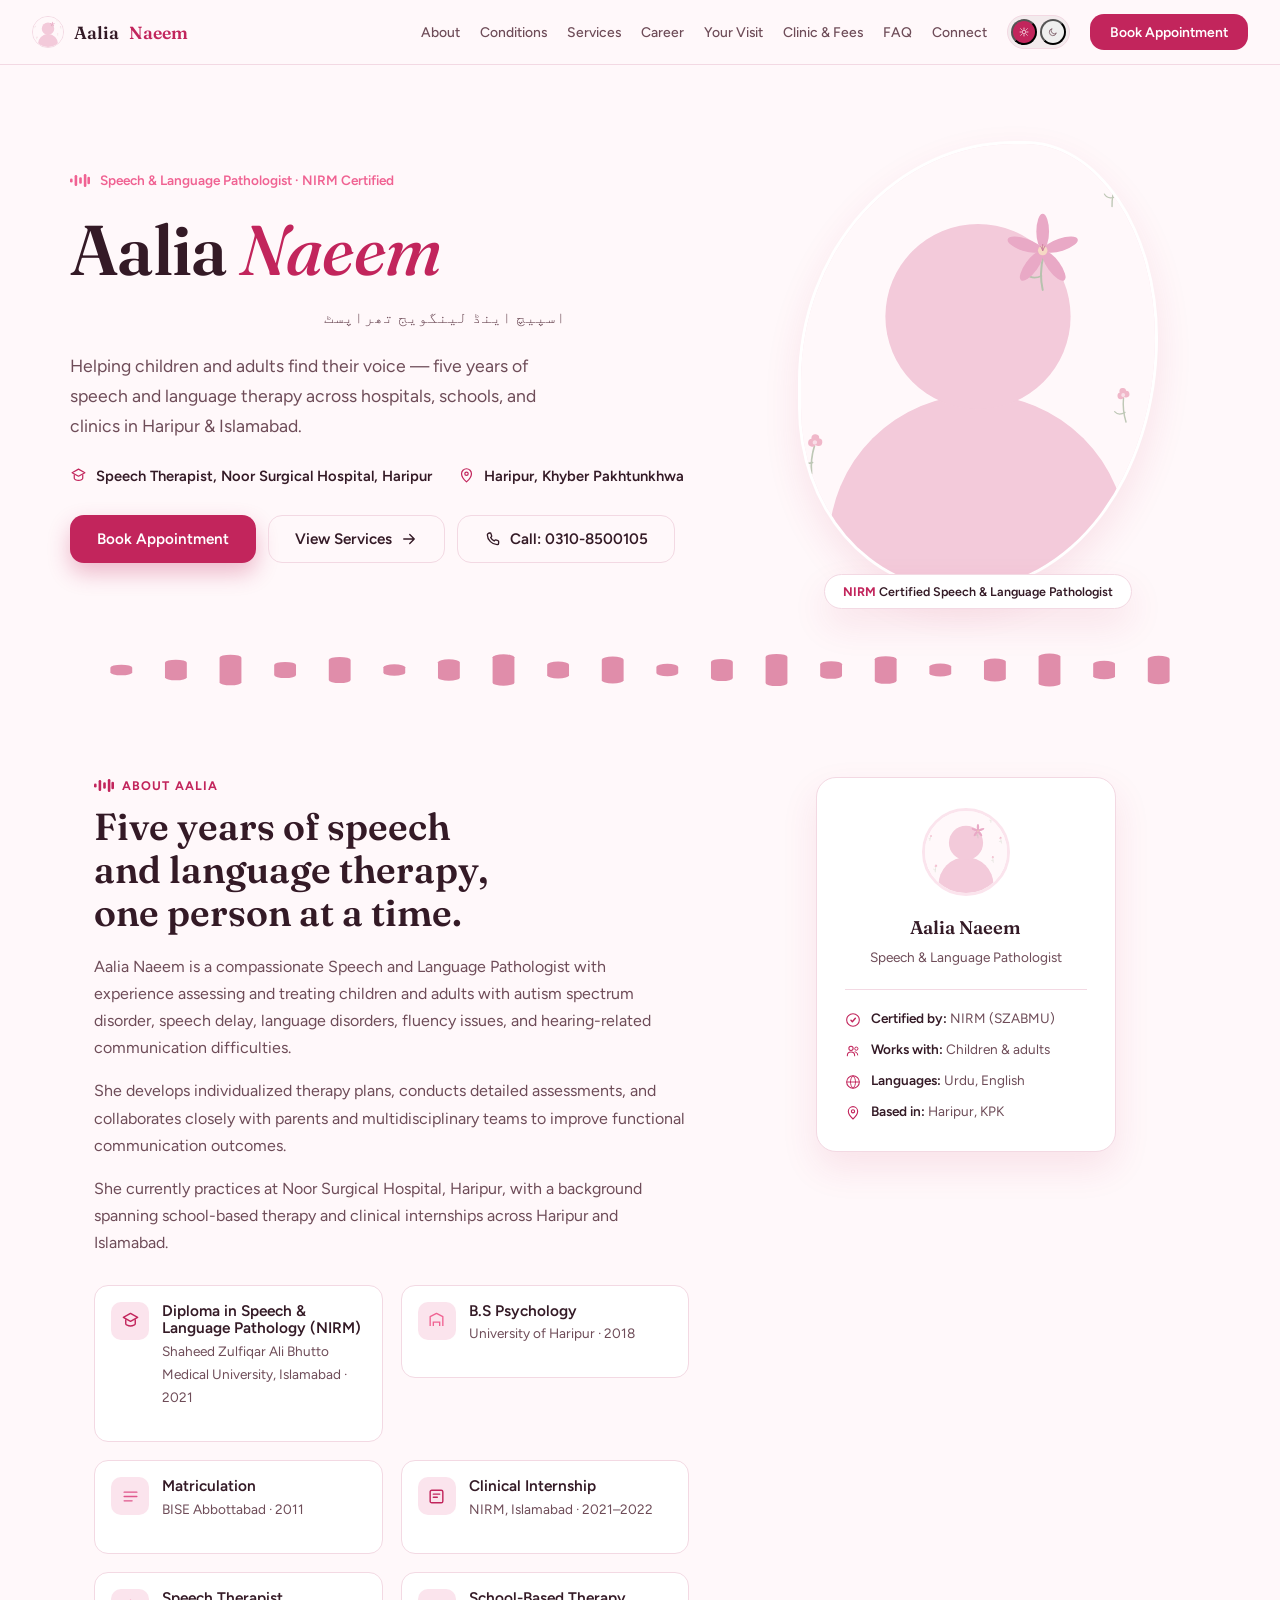
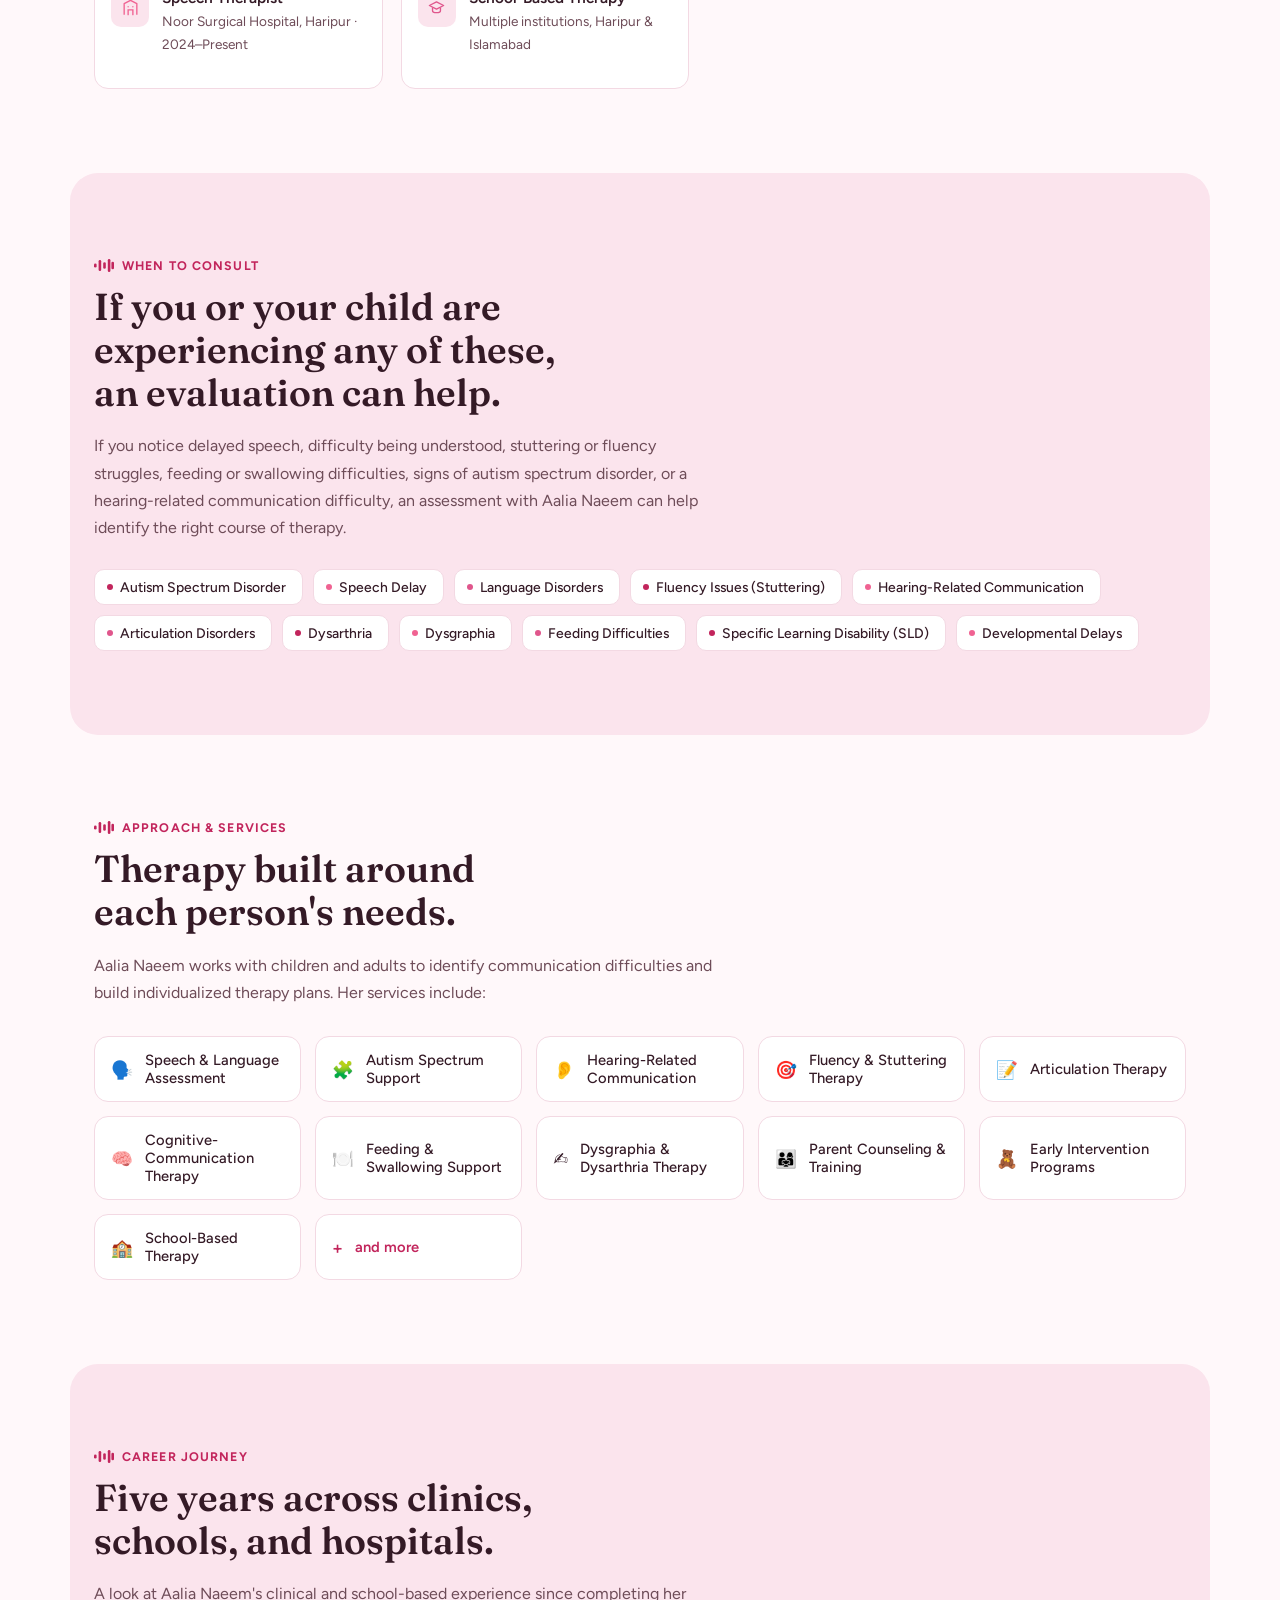
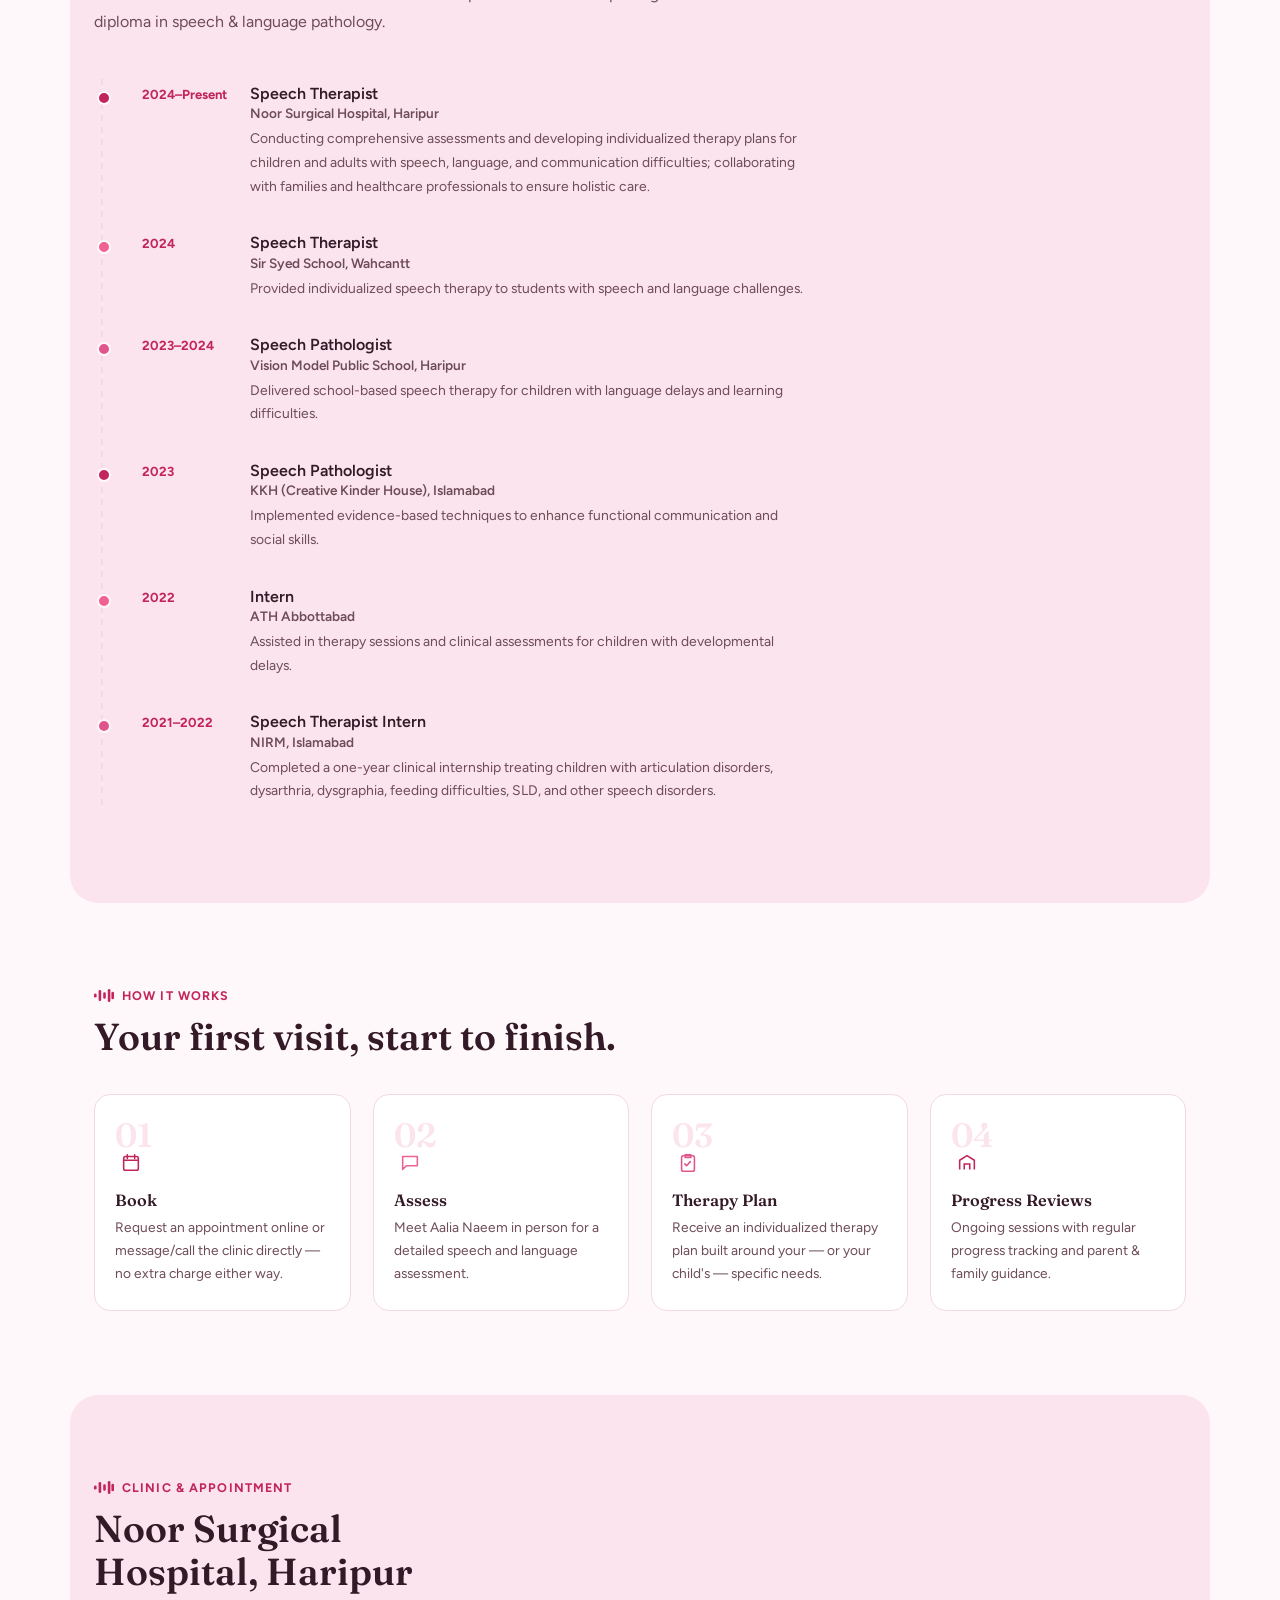
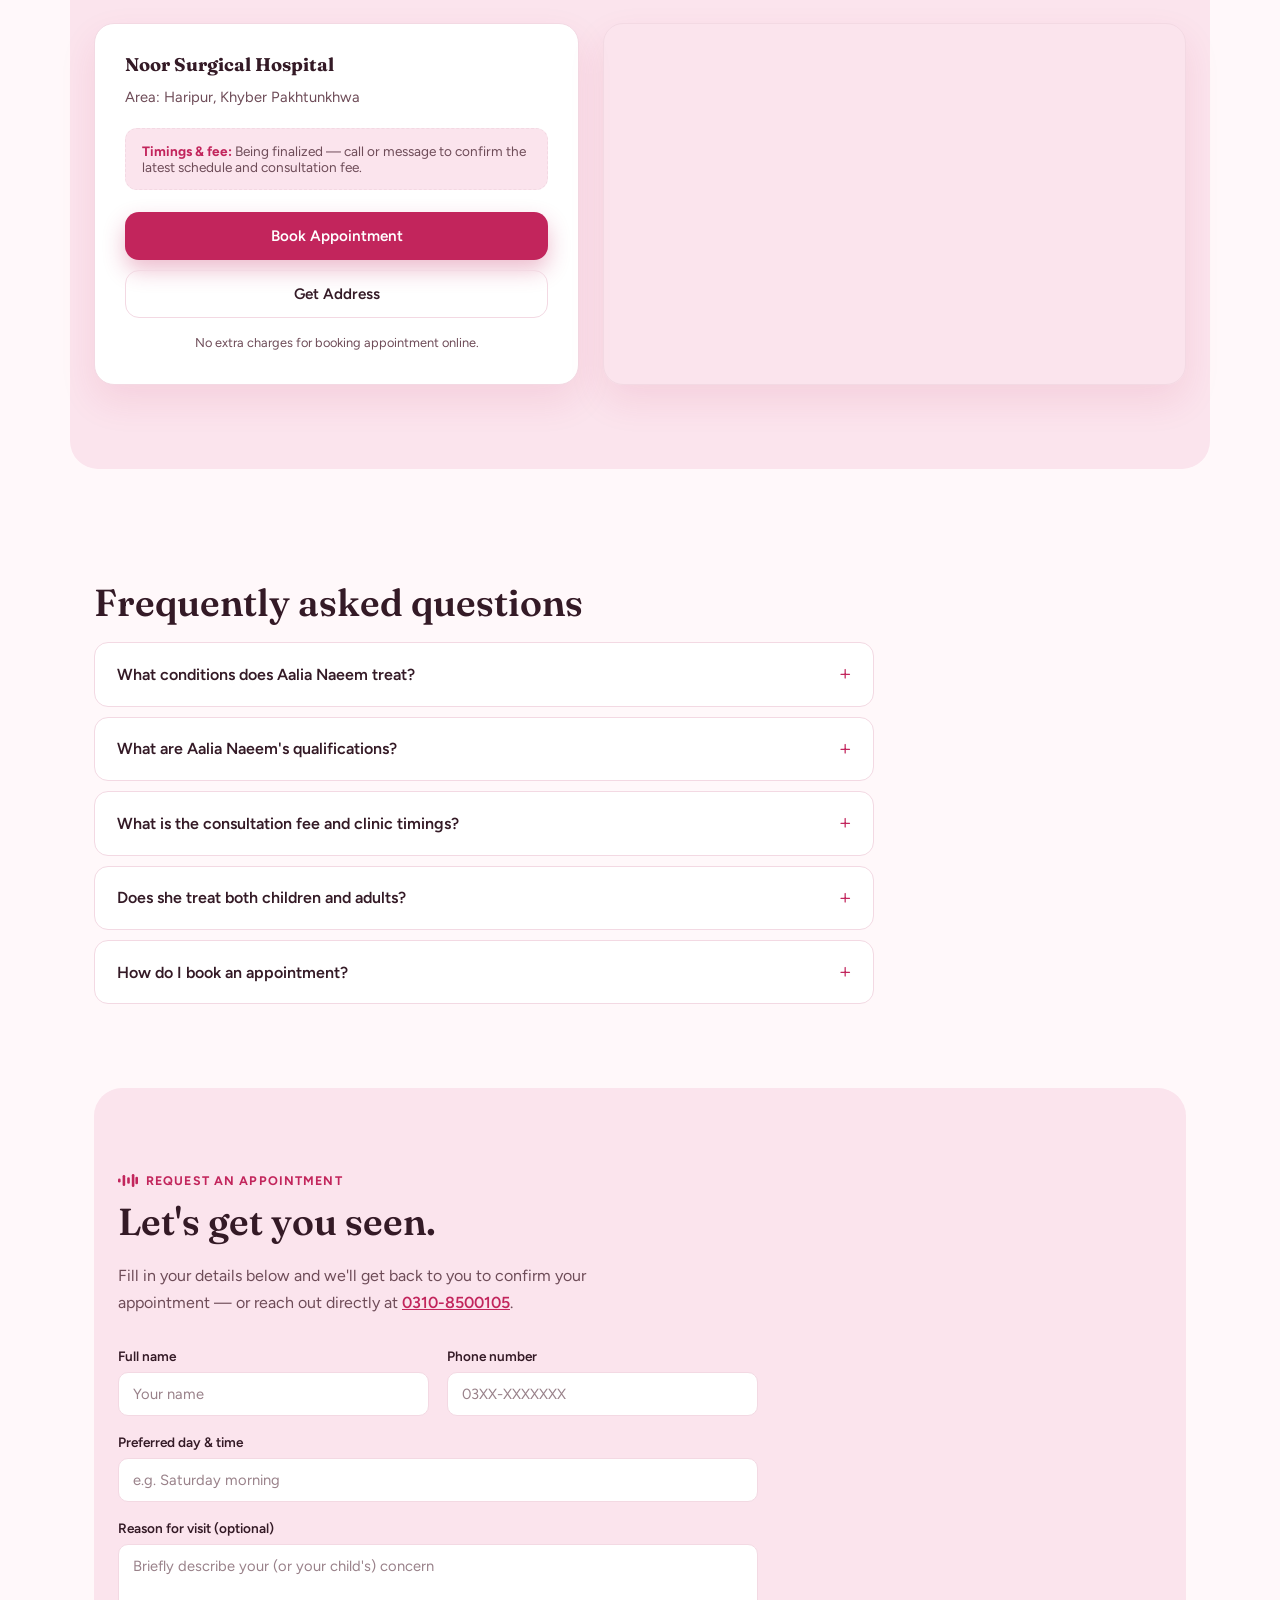
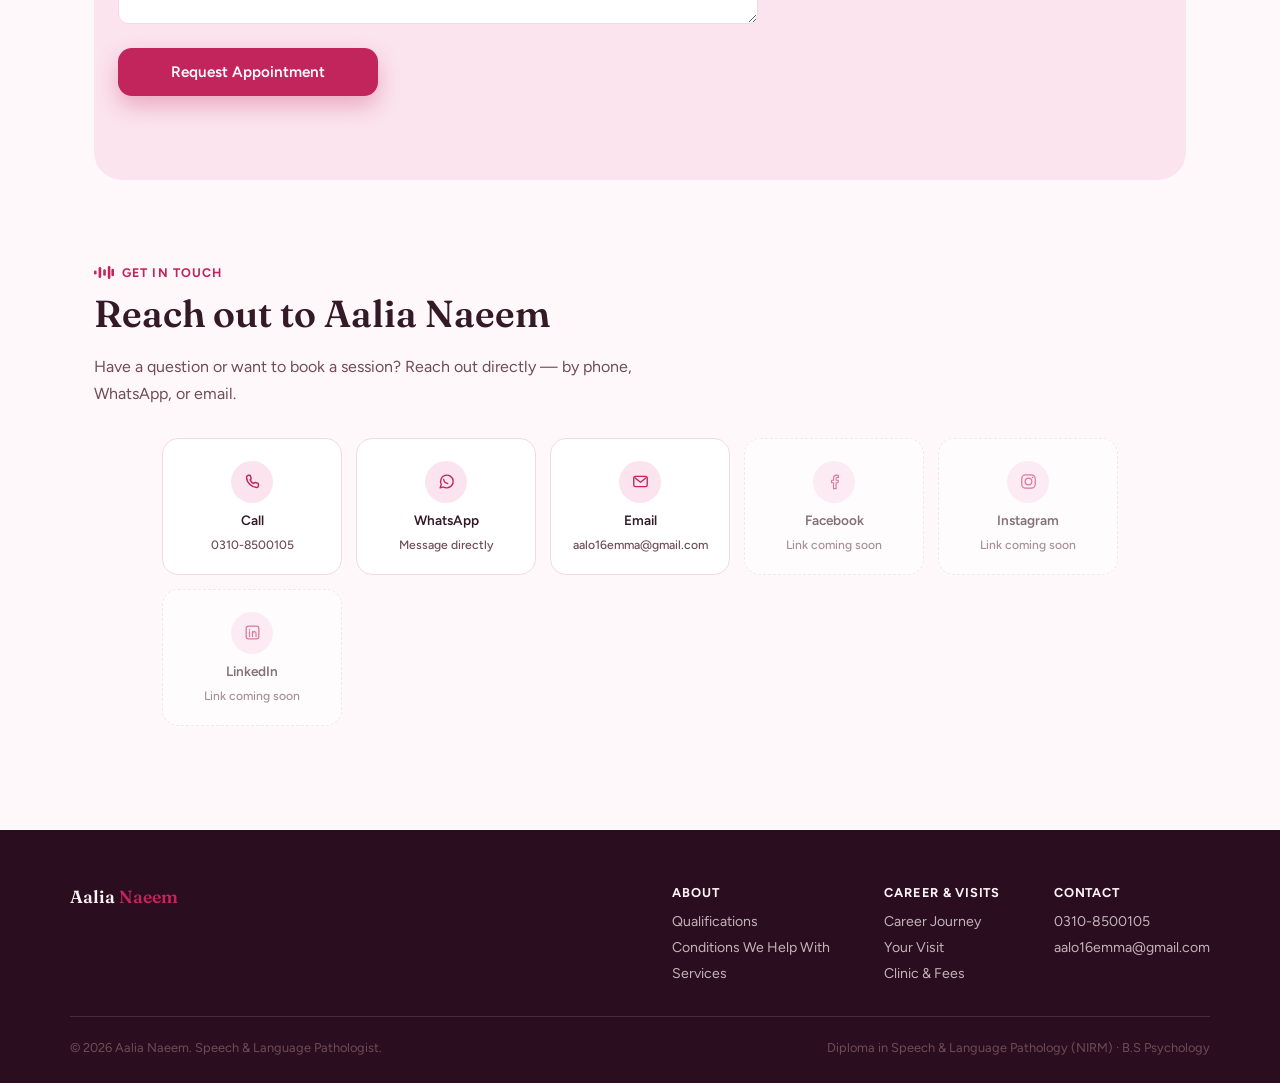
==== index.html @ 6a1158b7 "Recolor to pink, matching the first sample's palette Same structure/type/layout as before — swaps th" ====
<!DOCTYPE html>
<html lang="en">
<head>
<meta charset="UTF-8">
<meta name="viewport" content="width=device-width, initial-scale=1.0">
<title>Aalia Naeem — Speech &amp; Language Pathologist</title>
<meta name="description" content="Aalia Naeem, Speech and Language Pathologist based in Haripur. Diploma in Speech &amp; Language Pathology (NIRM), B.S Psychology. Specializing in autism spectrum disorder, speech delay, language disorders, and fluency therapy for children and adults. Consultations at Noor Surgical Hospital, Haripur.">
<link rel="icon" href="data:image/svg+xml,%3Csvg xmlns='http://www.w3.org/2000/svg' viewBox='0 0 100 100'%3E%3Crect width='100' height='100' rx='24' fill='%23C2255C'/%3E%3Ctext x='50' y='69' font-family='Georgia, serif' font-size='52' font-weight='700' fill='%23FFFFFF' text-anchor='middle'%3EA%3C/text%3E%3C/svg%3E">
<link rel="preconnect" href="https://fonts.googleapis.com">
<link rel="preconnect" href="https://fonts.gstatic.com" crossorigin>
<link href="https://fonts.googleapis.com/css2?family=Fraunces:wght@500;600;700&family=Figtree:wght@400;500;600;700&display=swap" rel="stylesheet">
<link rel="stylesheet" href="css/style.css?v=2">
<script>
  (function () {
    try {
      var stored = localStorage.getItem('theme');
      var theme = stored || (window.matchMedia('(prefers-color-scheme: dark)').matches ? 'dark' : 'light');
      document.documentElement.setAttribute('data-theme', theme);
    } catch (e) {}
  })();
</script>
</head>
<body>

<a class="skip-link" href="#main">Skip to content</a>

<nav id="nav" class="nav">
  <a href="#hero" class="nav__mark">
    <span class="nav__logo" aria-hidden="true">
      <img src="images/placeholder-avatar.svg" alt="" width="32" height="32">
    </span>
    Aalia <span>Naeem</span>
  </a>
  <button id="navToggle" type="button" class="nav__toggle" aria-label="Toggle menu" aria-controls="navLinks" aria-expanded="false">
    <span></span><span></span><span></span>
  </button>
  <div id="navLinks" class="nav__links">
    <a href="#about">About</a>
    <a href="#conditions">Conditions</a>
    <a href="#services">Services</a>
    <a href="#career">Career</a>
    <a href="#journey">Your Visit</a>
    <a href="#clinic">Clinic &amp; Fees</a>
    <a href="#faq">FAQ</a>
    <a href="#connect">Connect</a>
    <div id="themeToggle" class="theme-toggle" role="group" aria-label="Colour theme">
      <button type="button" class="theme-toggle__opt" data-theme-choice="light" aria-pressed="false" aria-label="Light theme">
        <svg viewBox="0 0 24 24" fill="none"><circle cx="12" cy="12" r="4.5" stroke="currentColor" stroke-width="1.8"/><path d="M12 2.5v2.5M12 19v2.5M4.2 4.2l1.8 1.8M18 18l1.8 1.8M2.5 12H5M19 12h2.5M4.2 19.8L6 18M18 6l1.8-1.8" stroke="currentColor" stroke-width="1.8" stroke-linecap="round"/></svg>
      </button>
      <button type="button" class="theme-toggle__opt" data-theme-choice="dark" aria-pressed="false" aria-label="Dark theme">
        <svg viewBox="0 0 24 24" fill="none"><path d="M20 14.2A8.5 8.5 0 1 1 9.8 4a6.6 6.6 0 0 0 10.2 10.2z" stroke="currentColor" stroke-width="1.8" stroke-linejoin="round"/></svg>
      </button>
    </div>
    <a href="#book" class="nav__cta">Book Appointment</a>
  </div>
</nav>

<main id="main">

  <!-- HERO -->
  <section id="hero" class="hero">
    <div class="hero__grid">
      <div class="hero__content">
        <p class="hero__eyebrow-line" data-reveal>
          <svg viewBox="0 0 20 13" fill="currentColor"><rect x="0" y="4.5" width="2.6" height="4" rx="1.3"/><rect x="4.6" y="1" width="2.6" height="11" rx="1.3"/><rect x="9.2" y="3.2" width="2.6" height="6.6" rx="1.3"/><rect x="13.8" y="0" width="2.6" height="13" rx="1.3"/><rect x="17.4" y="2.8" width="2.6" height="7.4" rx="1.3"/></svg>
          Speech &amp; Language Pathologist &middot; NIRM Certified
        </p>

        <h1 class="hero__title" data-reveal>Aalia <em>Naeem</em></h1>
        <p class="hero__specialty-ur" dir="rtl" lang="ur" data-reveal>اسپیچ اینڈ لینگویج تھراپسٹ</p>

        <p class="hero__lede" data-reveal>Helping children and adults find their voice &mdash; five years of speech and language therapy across hospitals, schools, and clinics in Haripur &amp; Islamabad.</p>

        <div class="hero__details" data-reveal>
          <div class="hero__detail">
            <svg viewBox="0 0 24 24" fill="none" aria-hidden="true"><path d="M12 3l9 5-9 5-9-5 9-5z" stroke="currentColor" stroke-width="1.7" stroke-linejoin="round"/><path d="M6 10.5V16c0 1.3 2.7 3 6 3s6-1.7 6-3v-5.5" stroke="currentColor" stroke-width="1.7"/></svg>
            Speech Therapist, Noor Surgical Hospital, Haripur
          </div>
          <div class="hero__detail">
            <svg viewBox="0 0 24 24" fill="none" aria-hidden="true"><path d="M12 21s7-6.2 7-11.5A7 7 0 005 9.5C5 14.8 12 21 12 21z" stroke="currentColor" stroke-width="1.7" stroke-linejoin="round"/><circle cx="12" cy="9.5" r="2.4" stroke="currentColor" stroke-width="1.7"/></svg>
            Haripur, Khyber Pakhtunkhwa
          </div>
        </div>

        <div class="hero__actions" data-reveal>
          <a href="#book" class="btn btn--primary">Book Appointment</a>
          <a href="#services" class="btn btn--ghost">
            View Services
            <svg viewBox="0 0 24 24" fill="none"><path d="M5 12h14M13 6l6 6-6 6" stroke="currentColor" stroke-width="1.8" stroke-linecap="round" stroke-linejoin="round"/></svg>
          </a>
          <a href="tel:+923108500105" class="btn btn--ghost">
            <svg viewBox="0 0 24 24" fill="none"><path d="M6.5 4.5c-1 0-2 1-2 2 0 6.6 6.4 13 13 13 1 0 2-1 2-2v-2.2c0-.5-.3-.9-.8-1l-3-1c-.4-.1-.9 0-1.2.3l-1 1c-2-1-3.6-2.6-4.6-4.6l1-1c.3-.3.4-.8.3-1.2l-1-3c-.1-.5-.5-.8-1-.8H6.5z" stroke="currentColor" stroke-width="1.8" stroke-linejoin="round"/></svg>
            Call: 0310-8500105
          </a>
        </div>
      </div>

      <div class="hero__visual" aria-hidden="true">
        <div class="hero__portrait">
          <img src="images/placeholder-avatar.svg" alt="" width="680" height="850">
        </div>
        <div class="hero__ribbon"><strong>NIRM</strong> Certified Speech &amp; Language Pathologist</div>
      </div>
    </div>

    <div class="hero__wave-wrap" aria-hidden="true">
      <svg class="hero__wave" viewBox="0 0 400 60" preserveAspectRatio="none">
        <rect x="6" y="23" width="8" height="14" rx="4" fill="currentColor"/>
        <rect x="26" y="16.5" width="8" height="27" rx="4" fill="currentColor"/>
        <rect x="46" y="10" width="8" height="40" rx="4" fill="currentColor"/>
        <rect x="66" y="19.5" width="8" height="21" rx="4" fill="currentColor"/>
        <rect x="86" y="13" width="8" height="34" rx="4" fill="currentColor"/>
        <rect x="106" y="22.5" width="8" height="15" rx="4" fill="currentColor"/>
        <rect x="126" y="16" width="8" height="28" rx="4" fill="currentColor"/>
        <rect x="146" y="9.5" width="8" height="41" rx="4" fill="currentColor"/>
        <rect x="166" y="19" width="8" height="22" rx="4" fill="currentColor"/>
        <rect x="186" y="12.5" width="8" height="35" rx="4" fill="currentColor"/>
        <rect x="206" y="22" width="8" height="16" rx="4" fill="currentColor"/>
        <rect x="226" y="15.5" width="8" height="29" rx="4" fill="currentColor"/>
        <rect x="246" y="9" width="8" height="42" rx="4" fill="currentColor"/>
        <rect x="266" y="18.5" width="8" height="23" rx="4" fill="currentColor"/>
        <rect x="286" y="12" width="8" height="36" rx="4" fill="currentColor"/>
        <rect x="306" y="21.5" width="8" height="17" rx="4" fill="currentColor"/>
        <rect x="326" y="15" width="8" height="30" rx="4" fill="currentColor"/>
        <rect x="346" y="8.5" width="8" height="43" rx="4" fill="currentColor"/>
        <rect x="366" y="18" width="8" height="24" rx="4" fill="currentColor"/>
        <rect x="386" y="11.5" width="8" height="37" rx="4" fill="currentColor"/>
      </svg>
    </div>
  </section>

  <!-- ABOUT -->
  <section id="about" class="about">
    <div class="about__text" data-reveal>
      <span class="eyebrow">About Aalia</span>
      <h2>Five years of speech and language therapy, one person at a time.</h2>
      <p>Aalia Naeem is a compassionate Speech and Language Pathologist with experience assessing and treating children and adults with autism spectrum disorder, speech delay, language disorders, fluency issues, and hearing-related communication difficulties.</p>
      <p>She develops individualized therapy plans, conducts detailed assessments, and collaborates closely with parents and multidisciplinary teams to improve functional communication outcomes.</p>
      <p>She currently practices at Noor Surgical Hospital, Haripur, with a background spanning school-based therapy and clinical internships across Haripur and Islamabad.</p>

      <div class="about__quals">
        <div class="qual" data-reveal>
          <span class="qual__icon" aria-hidden="true">
            <svg viewBox="0 0 24 24" fill="none"><path d="M12 3l9 5-9 5-9-5 9-5z" stroke="currentColor" stroke-width="1.8" stroke-linejoin="round"/><path d="M6 10.5V16c0 1.3 2.7 3 6 3s6-1.7 6-3v-5.5" stroke="currentColor" stroke-width="1.8"/></svg>
          </span>
          <div>
            <h3>Diploma in Speech &amp; Language Pathology (NIRM)</h3>
            <p>Shaheed Zulfiqar Ali Bhutto Medical University, Islamabad &middot; 2021</p>
          </div>
        </div>
        <div class="qual" data-reveal>
          <span class="qual__icon" aria-hidden="true">
            <svg viewBox="0 0 24 24" fill="none"><path d="M4 19V7l8-4 8 4v12" stroke="currentColor" stroke-width="1.7" stroke-linejoin="round"/><path d="M8 19v-5h8v5" stroke="currentColor" stroke-width="1.7"/></svg>
          </span>
          <div>
            <h3>B.S Psychology</h3>
            <p>University of Haripur &middot; 2018</p>
          </div>
        </div>
        <div class="qual" data-reveal>
          <span class="qual__icon" aria-hidden="true">
            <svg viewBox="0 0 24 24" fill="none"><path d="M4 6.5h16M4 12h16M4 17.5h10" stroke="currentColor" stroke-width="1.8" stroke-linecap="round"/></svg>
          </span>
          <div>
            <h3>Matriculation</h3>
            <p>BISE Abbottabad &middot; 2011</p>
          </div>
        </div>
        <div class="qual" data-reveal>
          <span class="qual__icon" aria-hidden="true">
            <svg viewBox="0 0 24 24" fill="none"><rect x="4" y="4" width="16" height="16" rx="2" stroke="currentColor" stroke-width="1.8"/><path d="M8 9h8M8 13h5" stroke="currentColor" stroke-width="1.8" stroke-linecap="round"/></svg>
          </span>
          <div>
            <h3>Clinical Internship</h3>
            <p>NIRM, Islamabad &middot; 2021&ndash;2022</p>
          </div>
        </div>
        <div class="qual" data-reveal>
          <span class="qual__icon" aria-hidden="true">
            <svg viewBox="0 0 24 24" fill="none"><path d="M4 21V7l8-4 8 4v14" stroke="currentColor" stroke-width="1.7" stroke-linejoin="round"/><path d="M9 21v-6h6v6M9 11h.01M15 11h.01M9 15h.01M15 15h.01" stroke="currentColor" stroke-width="1.7" stroke-linecap="round"/></svg>
          </span>
          <div>
            <h3>Speech Therapist</h3>
            <p>Noor Surgical Hospital, Haripur &middot; 2024&ndash;Present</p>
          </div>
        </div>
        <div class="qual" data-reveal>
          <span class="qual__icon" aria-hidden="true">
            <svg viewBox="0 0 24 24" fill="none"><path d="M3 9.5L12 5l9 4.5-9 4.5-9-4.5z" stroke="currentColor" stroke-width="1.7" stroke-linejoin="round"/><path d="M7 12v4c0 1.4 2.2 2.5 5 2.5s5-1.1 5-2.5v-4" stroke="currentColor" stroke-width="1.7"/></svg>
          </span>
          <div>
            <h3>School-Based Therapy</h3>
            <p>Multiple institutions, Haripur &amp; Islamabad</p>
          </div>
        </div>
      </div>
    </div>
    <div class="about__visual">
      <div class="profile-card" data-reveal>
        <img class="profile-card__avatar" src="images/placeholder-avatar.svg" alt="Aalia Naeem" width="88" height="88">
        <p class="profile-card__name">Aalia Naeem</p>
        <p class="profile-card__role">Speech &amp; Language Pathologist</p>
        <div class="profile-card__divider"></div>
        <ul class="profile-card__facts">
          <li>
            <svg viewBox="0 0 24 24" fill="none"><path d="M9 12.5l2 2 4.5-5" stroke="currentColor" stroke-width="2.2" stroke-linecap="round" stroke-linejoin="round"/><circle cx="12" cy="12" r="9.5" stroke="currentColor" stroke-width="1.6"/></svg>
            <span><strong>Certified by:</strong> NIRM (SZABMU)</span>
          </li>
          <li>
            <svg viewBox="0 0 24 24" fill="none"><circle cx="9" cy="8" r="3.2" stroke="currentColor" stroke-width="1.6"/><path d="M3.5 19c0-3.3 2.5-5.5 5.5-5.5s5.5 2.2 5.5 5.5" stroke="currentColor" stroke-width="1.6" stroke-linecap="round"/><circle cx="17" cy="8.5" r="2.4" stroke="currentColor" stroke-width="1.5"/><path d="M15 13.3c2.3.2 4 2.1 4 4.7" stroke="currentColor" stroke-width="1.5" stroke-linecap="round"/></svg>
            <span><strong>Works with:</strong> Children &amp; adults</span>
          </li>
          <li>
            <svg viewBox="0 0 24 24" fill="none"><circle cx="12" cy="12" r="9.5" stroke="currentColor" stroke-width="1.6"/><path d="M2.5 12h19M12 2.5c2.5 2.5 3.8 6 3.8 9.5s-1.3 7-3.8 9.5c-2.5-2.5-3.8-6-3.8-9.5s1.3-7 3.8-9.5z" stroke="currentColor" stroke-width="1.4"/></svg>
            <span><strong>Languages:</strong> Urdu, English</span>
          </li>
          <li>
            <svg viewBox="0 0 24 24" fill="none"><path d="M12 21s7-6.2 7-11.5A7 7 0 005 9.5C5 14.8 12 21 12 21z" stroke="currentColor" stroke-width="1.7" stroke-linejoin="round"/><circle cx="12" cy="9.5" r="2.4" stroke="currentColor" stroke-width="1.7"/></svg>
            <span><strong>Based in:</strong> Haripur, KPK</span>
          </li>
        </ul>
      </div>
    </div>
  </section>

  <!-- CONDITIONS -->
  <section id="conditions" class="conditions band">
    <span class="eyebrow" data-reveal>When to consult</span>
    <h2 data-reveal>If you or your child are experiencing any of these, an evaluation can help.</h2>
    <p class="conditions__intro" data-reveal>If you notice delayed speech, difficulty being understood, stuttering or fluency struggles, feeding or swallowing difficulties, signs of autism spectrum disorder, or a hearing-related communication difficulty, an assessment with Aalia Naeem can help identify the right course of therapy.</p>
    <div class="chip-grid" data-reveal>
      <span class="chip">Autism Spectrum Disorder</span>
      <span class="chip">Speech Delay</span>
      <span class="chip">Language Disorders</span>
      <span class="chip">Fluency Issues (Stuttering)</span>
      <span class="chip">Hearing-Related Communication</span>
      <span class="chip">Articulation Disorders</span>
      <span class="chip">Dysarthria</span>
      <span class="chip">Dysgraphia</span>
      <span class="chip">Feeding Difficulties</span>
      <span class="chip">Specific Learning Disability (SLD)</span>
      <span class="chip">Developmental Delays</span>
    </div>
  </section>

  <!-- SERVICES -->
  <section id="services" class="services">
    <span class="eyebrow" data-reveal>Approach &amp; services</span>
    <h2 data-reveal>Therapy built around each person's needs.</h2>
    <p class="services__intro" data-reveal>Aalia Naeem works with children and adults to identify communication difficulties and build individualized therapy plans. Her services include:</p>
    <div class="service-grid">
      <div class="service" data-reveal><span class="service__icon">🗣️</span>Speech &amp; Language Assessment</div>
      <div class="service" data-reveal><span class="service__icon">🧩</span>Autism Spectrum Support</div>
      <div class="service" data-reveal><span class="service__icon">👂</span>Hearing-Related Communication</div>
      <div class="service" data-reveal><span class="service__icon">🎯</span>Fluency &amp; Stuttering Therapy</div>
      <div class="service" data-reveal><span class="service__icon">📝</span>Articulation Therapy</div>
      <div class="service" data-reveal><span class="service__icon">🧠</span>Cognitive-Communication Therapy</div>
      <div class="service" data-reveal><span class="service__icon">🍽️</span>Feeding &amp; Swallowing Support</div>
      <div class="service" data-reveal><span class="service__icon">✍️</span>Dysgraphia &amp; Dysarthria Therapy</div>
      <div class="service" data-reveal><span class="service__icon">👨&zwj;👩&zwj;👧</span>Parent Counseling &amp; Training</div>
      <div class="service" data-reveal><span class="service__icon">🧸</span>Early Intervention Programs</div>
      <div class="service" data-reveal><span class="service__icon">🏫</span>School-Based Therapy</div>
      <div class="service service--more" data-reveal><span class="service__icon">+</span>and more</div>
    </div>
  </section>

  <!-- CAREER -->
  <section id="career" class="career band">
    <span class="eyebrow" data-reveal>Career journey</span>
    <h2 data-reveal>Five years across clinics, schools, and hospitals.</h2>
    <p class="career__intro" data-reveal>A look at Aalia Naeem's clinical and school-based experience since completing her diploma in speech &amp; language pathology.</p>
    <div class="timeline">
      <div class="timeline-item" data-reveal>
        <span class="timeline-item__years">2024&ndash;Present</span>
        <div class="timeline-item__body">
          <h3>Speech Therapist</h3>
          <span class="timeline-item__place">Noor Surgical Hospital, Haripur</span>
          <p>Conducting comprehensive assessments and developing individualized therapy plans for children and adults with speech, language, and communication difficulties; collaborating with families and healthcare professionals to ensure holistic care.</p>
        </div>
      </div>
      <div class="timeline-item" data-reveal>
        <span class="timeline-item__years">2024</span>
        <div class="timeline-item__body">
          <h3>Speech Therapist</h3>
          <span class="timeline-item__place">Sir Syed School, Wahcantt</span>
          <p>Provided individualized speech therapy to students with speech and language challenges.</p>
        </div>
      </div>
      <div class="timeline-item" data-reveal>
        <span class="timeline-item__years">2023&ndash;2024</span>
        <div class="timeline-item__body">
          <h3>Speech Pathologist</h3>
          <span class="timeline-item__place">Vision Model Public School, Haripur</span>
          <p>Delivered school-based speech therapy for children with language delays and learning difficulties.</p>
        </div>
      </div>
      <div class="timeline-item" data-reveal>
        <span class="timeline-item__years">2023</span>
        <div class="timeline-item__body">
          <h3>Speech Pathologist</h3>
          <span class="timeline-item__place">KKH (Creative Kinder House), Islamabad</span>
          <p>Implemented evidence-based techniques to enhance functional communication and social skills.</p>
        </div>
      </div>
      <div class="timeline-item" data-reveal>
        <span class="timeline-item__years">2022</span>
        <div class="timeline-item__body">
          <h3>Intern</h3>
          <span class="timeline-item__place">ATH Abbottabad</span>
          <p>Assisted in therapy sessions and clinical assessments for children with developmental delays.</p>
        </div>
      </div>
      <div class="timeline-item" data-reveal>
        <span class="timeline-item__years">2021&ndash;2022</span>
        <div class="timeline-item__body">
          <h3>Speech Therapist Intern</h3>
          <span class="timeline-item__place">NIRM, Islamabad</span>
          <p>Completed a one-year clinical internship treating children with articulation disorders, dysarthria, dysgraphia, feeding difficulties, SLD, and other speech disorders.</p>
        </div>
      </div>
    </div>
  </section>

  <!-- YOUR VISIT -->
  <section id="journey" class="journey">
    <span class="eyebrow" data-reveal>How it works</span>
    <h2 data-reveal>Your first visit, start to finish.</h2>
    <div class="journey__steps">
      <div class="step" data-reveal>
        <span class="step__num">01</span>
        <span class="step__icon" aria-hidden="true"><svg viewBox="0 0 24 24" fill="none"><rect x="4" y="5" width="16" height="15" rx="2" stroke="currentColor" stroke-width="1.7"/><path d="M4 9h16M8 3v4M16 3v4" stroke="currentColor" stroke-width="1.7" stroke-linecap="round"/></svg></span>
        <h3>Book</h3>
        <p>Request an appointment online or message/call the clinic directly &mdash; no extra charge either way.</p>
      </div>
      <div class="step" data-reveal>
        <span class="step__num">02</span>
        <span class="step__icon" aria-hidden="true"><svg viewBox="0 0 24 24" fill="none"><path d="M4 5h16v10H8l-4 4V5z" stroke="currentColor" stroke-width="1.7" stroke-linejoin="round"/></svg></span>
        <h3>Assess</h3>
        <p>Meet Aalia Naeem in person for a detailed speech and language assessment.</p>
      </div>
      <div class="step" data-reveal>
        <span class="step__num">03</span>
        <span class="step__icon" aria-hidden="true"><svg viewBox="0 0 24 24" fill="none"><rect x="5" y="4" width="14" height="17" rx="2" stroke="currentColor" stroke-width="1.7"/><path d="M9 3h6v3H9z" stroke="currentColor" stroke-width="1.7"/><path d="M8.5 13l2 2 4-4.5" stroke="currentColor" stroke-width="1.7" stroke-linecap="round" stroke-linejoin="round"/></svg></span>
        <h3>Therapy Plan</h3>
        <p>Receive an individualized therapy plan built around your &mdash; or your child's &mdash; specific needs.</p>
      </div>
      <div class="step" data-reveal>
        <span class="step__num">04</span>
        <span class="step__icon" aria-hidden="true"><svg viewBox="0 0 24 24" fill="none"><path d="M4 19V9l8-5 8 5v10" stroke="currentColor" stroke-width="1.7" stroke-linejoin="round"/><path d="M9 19v-6h6v6" stroke="currentColor" stroke-width="1.7"/></svg></span>
        <h3>Progress Reviews</h3>
        <p>Ongoing sessions with regular progress tracking and parent &amp; family guidance.</p>
      </div>
    </div>
  </section>

  <!-- CLINIC / FEES / BOOKING -->
  <section id="clinic" class="clinic band">
    <span class="eyebrow" data-reveal>Clinic &amp; appointment</span>
    <h2 data-reveal>Noor Surgical Hospital, Haripur</h2>

    <div class="clinic__grid">
      <div class="clinic-card" data-reveal>
        <h3>Noor Surgical Hospital</h3>
        <p class="clinic-card__area">Area: Haripur, Khyber Pakhtunkhwa</p>

        <div class="clinic-card__timing-note">
          <strong>Timings &amp; fee:</strong> Being finalized &mdash; call or message to confirm the latest schedule and consultation fee.
        </div>

        <div class="clinic-card__actions">
          <a href="#book" class="btn btn--primary btn--block">Book Appointment</a>
          <a href="https://www.google.com/maps/search/?api=1&query=Noor+Surgical+Hospital+Haripur" target="_blank" rel="noopener" class="btn btn--ghost btn--block">Get Address</a>
        </div>
        <p class="clinic-card__note">No extra charges for booking appointment online.</p>
      </div>

      <div class="clinic-map" data-reveal>
        <iframe title="Noor Surgical Hospital location map" src="https://www.google.com/maps?q=Noor+Surgical+Hospital,+Haripur&output=embed" loading="lazy" referrerpolicy="no-referrer-when-downgrade"></iframe>
      </div>
    </div>
  </section>

  <!-- FAQ -->
  <section id="faq" class="faq">
    <span class="eyebrow" data-reveal>Common questions</span>
    <h2 data-reveal>Frequently asked questions</h2>

    <div class="faq__list" data-reveal>
      <details class="faq__item">
        <summary>What conditions does Aalia Naeem treat?</summary>
        <p>As a Speech and Language Pathologist, she treats autism spectrum disorder, speech delay, language disorders, fluency issues (stuttering), hearing-related communication difficulties, articulation disorders, dysarthria, dysgraphia, feeding difficulties, specific learning disability (SLD), and developmental delays. See the <a href="#conditions">Conditions</a> section for the full list.</p>
      </details>
      <details class="faq__item">
        <summary>What are Aalia Naeem's qualifications?</summary>
        <p>Diploma in Speech &amp; Language Pathology (NIRM) from Shaheed Zulfiqar Ali Bhutto Medical University, Islamabad; B.S Psychology from the University of Haripur; and Matriculation from BISE Abbottabad. See the <a href="#about">About</a> section for her full background.</p>
      </details>
      <details class="faq__item">
        <summary>What is the consultation fee and clinic timings?</summary>
        <p>Fee and timings at Noor Surgical Hospital are currently being finalized. Please call or message at <a href="tel:+923108500105">0310-8500105</a> to confirm before your visit.</p>
      </details>
      <details class="faq__item">
        <summary>Does she treat both children and adults?</summary>
        <p>Yes. Aalia Naeem works with both children and adults on speech, language, and communication difficulties, alongside a strong background in school-based therapy for children.</p>
      </details>
      <details class="faq__item">
        <summary>How do I book an appointment?</summary>
        <p>Use the booking form below, or reach out directly by call or WhatsApp at <a href="tel:+923108500105">0310-8500105</a>.</p>
      </details>
    </div>
  </section>

  <!-- BOOKING FORM -->
  <section id="book" class="book">
    <div class="book__inner" data-reveal>
      <span class="eyebrow">Request an appointment</span>
      <h2>Let's get you seen.</h2>
      <p class="book__sub">Fill in your details below and we'll get back to you to confirm your appointment &mdash; or reach out directly at <a href="tel:+923108500105">0310-8500105</a>.</p>

      <!-- Sign up free at formspree.io with aalo16emma@gmail.com, then replace
           REPLACE_WITH_FORMSPREE_ID below with the real form ID it gives you. -->
      <form id="bookForm" class="book-form" action="https://formspree.io/f/REPLACE_WITH_FORMSPREE_ID" method="POST">
        <input type="hidden" name="_subject" value="New appointment request — Aalia Naeem site">
        <div class="book-form__row">
          <label>
            <span>Full name</span>
            <input id="bookName" type="text" name="name" required placeholder="Your name">
          </label>
          <label>
            <span>Phone number</span>
            <input id="bookPhone" type="tel" name="phone" required placeholder="03XX-XXXXXXX">
          </label>
        </div>
        <label class="book-form__full">
          <span>Preferred day &amp; time</span>
          <input id="bookDay" type="text" name="day" required placeholder="e.g. Saturday morning">
        </label>
        <label class="book-form__full">
          <span>Reason for visit (optional)</span>
          <textarea id="bookMessage" name="message" rows="3" placeholder="Briefly describe your (or your child's) concern"></textarea>
        </label>
        <button type="submit" class="btn btn--primary btn--block">Request Appointment</button>
      </form>
      <p id="bookConfirm" class="book-confirm" role="status" hidden>Thank you! Your request has been noted &mdash; we'll get back to you shortly to confirm your appointment with Aalia Naeem.</p>
      <p id="bookError" class="book-confirm book-confirm--error" role="alert" hidden>Something went wrong sending your request. Please call or WhatsApp <a href="tel:+923108500105">0310-8500105</a> directly instead.</p>
    </div>
  </section>

  <!-- CONNECT -->
  <section id="connect" class="connect">
    <span class="eyebrow" data-reveal>Get in touch</span>
    <h2 data-reveal>Reach out to Aalia Naeem</h2>
    <p class="connect__intro" data-reveal>Have a question or want to book a session? Reach out directly &mdash; by phone, WhatsApp, or email.</p>
    <div class="connect__grid" data-reveal>
      <a href="tel:+923108500105" class="connect__card">
        <span class="connect__icon" aria-hidden="true">
          <svg viewBox="0 0 24 24" fill="none"><path d="M6.5 4.5c-1 0-2 1-2 2 0 6.6 6.4 13 13 13 1 0 2-1 2-2v-2.2c0-.5-.3-.9-.8-1l-3-1c-.4-.1-.9 0-1.2.3l-1 1c-2-1-3.6-2.6-4.6-4.6l1-1c.3-.3.4-.8.3-1.2l-1-3c-.1-.5-.5-.8-1-.8H6.5z" stroke="currentColor" stroke-width="1.8" stroke-linejoin="round"/></svg>
        </span>
        Call
        <small>0310-8500105</small>
      </a>
      <a href="https://wa.me/923108500105" class="connect__card" target="_blank" rel="noopener">
        <span class="connect__icon" aria-hidden="true">
          <svg viewBox="0 0 24 24" fill="none"><path d="M4 20l1.4-4.2A8 8 0 1112 20a7.9 7.9 0 01-4-1.1L4 20z" stroke="currentColor" stroke-width="1.7" stroke-linejoin="round"/><path d="M8.5 9.5c.3 2.6 2.4 4.7 5 5" stroke="currentColor" stroke-width="1.7" stroke-linecap="round"/></svg>
        </span>
        WhatsApp
        <small>Message directly</small>
      </a>
      <a href="mailto:aalo16emma@gmail.com" class="connect__card">
        <span class="connect__icon" aria-hidden="true">
          <svg viewBox="0 0 24 24" fill="none"><rect x="3.5" y="5.5" width="17" height="13" rx="2" stroke="currentColor" stroke-width="1.7"/><path d="M4.5 7l7.5 6 7.5-6" stroke="currentColor" stroke-width="1.7" stroke-linejoin="round"/></svg>
        </span>
        Email
        <small>aalo16emma@gmail.com</small>
      </a>
      <span class="connect__card connect__card--placeholder">
        <span class="connect__icon" aria-hidden="true">
          <svg viewBox="0 0 24 24" fill="none"><path d="M14 21v-7.5h2.5l.4-3h-2.9V8.3c0-.9.3-1.5 1.6-1.5H17V4.1c-.3 0-1.2-.1-2.3-.1-2.3 0-3.9 1.4-3.9 3.9v2.6H8.3v3h2.5V21H14z" stroke="currentColor" stroke-width="1.4" stroke-linejoin="round"/></svg>
        </span>
        Facebook
        <small>Link coming soon</small>
      </span>
      <span class="connect__card connect__card--placeholder">
        <span class="connect__icon" aria-hidden="true">
          <svg viewBox="0 0 24 24" fill="none"><rect x="3.5" y="3.5" width="17" height="17" rx="5" stroke="currentColor" stroke-width="1.6"/><circle cx="12" cy="12" r="4.2" stroke="currentColor" stroke-width="1.6"/><circle cx="17.2" cy="6.8" r="1" fill="currentColor"/></svg>
        </span>
        Instagram
        <small>Link coming soon</small>
      </span>
      <span class="connect__card connect__card--placeholder">
        <span class="connect__icon" aria-hidden="true">
          <svg viewBox="0 0 24 24" fill="none"><rect x="4" y="4" width="16" height="16" rx="3" stroke="currentColor" stroke-width="1.6"/><circle cx="8.2" cy="8.6" r="1" fill="currentColor"/><path d="M8.2 11v6M12 11v6M12 13.5c0-1.5 1-2.5 2.3-2.5S16.5 12 16.5 13.5V17" stroke="currentColor" stroke-width="1.5" stroke-linecap="round"/></svg>
        </span>
        LinkedIn
        <small>Link coming soon</small>
      </span>
    </div>
  </section>

</main>

<footer class="footer">
  <div class="footer__top">
    <a href="#hero" class="footer__mark">Aalia <span>Naeem</span></a>
    <div class="footer__cols">
      <div class="footer__col">
        <h3>About</h3>
        <a href="#about">Qualifications</a>
        <a href="#conditions">Conditions We Help With</a>
        <a href="#services">Services</a>
      </div>
      <div class="footer__col">
        <h3>Career &amp; Visits</h3>
        <a href="#career">Career Journey</a>
        <a href="#journey">Your Visit</a>
        <a href="#clinic">Clinic &amp; Fees</a>
      </div>
      <div class="footer__col">
        <h3>Contact</h3>
        <a href="tel:+923108500105">0310-8500105</a>
        <a href="mailto:aalo16emma@gmail.com">aalo16emma@gmail.com</a>
      </div>
    </div>
  </div>
  <div class="footer__bottom">
    <p>&copy; 2026 Aalia Naeem. Speech &amp; Language Pathologist.</p>
    <p class="footer__fine">Diploma in Speech &amp; Language Pathology (NIRM) &middot; B.S Psychology</p>
  </div>
</footer>

<div id="floatCta" class="float-cta" aria-hidden="true">
  <a href="#book" class="btn btn--primary float-cta__btn" tabindex="-1">
    <svg viewBox="0 0 24 24" fill="none" aria-hidden="true"><rect x="4" y="5" width="16" height="15" rx="2" stroke="currentColor" stroke-width="1.7"/><path d="M4 9h16M8 3v4M16 3v4" stroke="currentColor" stroke-width="1.7" stroke-linecap="round"/></svg>
    Book Appointment
  </a>
</div>

<script type="application/ld+json">
{
  "@context": "https://schema.org",
  "@type": "FAQPage",
  "mainEntity": [
    {
      "@type": "Question",
      "name": "What conditions does Aalia Naeem treat?",
      "acceptedAnswer": { "@type": "Answer", "text": "As a Speech and Language Pathologist, she treats autism spectrum disorder, speech delay, language disorders, fluency issues (stuttering), hearing-related communication difficulties, articulation disorders, dysarthria, dysgraphia, feeding difficulties, specific learning disability (SLD), and developmental delays." }
    },
    {
      "@type": "Question",
      "name": "What are Aalia Naeem's qualifications?",
      "acceptedAnswer": { "@type": "Answer", "text": "Diploma in Speech & Language Pathology (NIRM) from Shaheed Zulfiqar Ali Bhutto Medical University, Islamabad; B.S Psychology from the University of Haripur; and Matriculation from BISE Abbottabad." }
    },
    {
      "@type": "Question",
      "name": "What is the consultation fee and clinic timings?",
      "acceptedAnswer": { "@type": "Answer", "text": "Fee and timings at Noor Surgical Hospital are currently being finalized. Please call or message at 0310-8500105 to confirm before your visit." }
    },
    {
      "@type": "Question",
      "name": "Does she treat both children and adults?",
      "acceptedAnswer": { "@type": "Answer", "text": "Yes. Aalia Naeem works with both children and adults on speech, language, and communication difficulties, alongside a strong background in school-based therapy for children." }
    },
    {
      "@type": "Question",
      "name": "How do I book an appointment?",
      "acceptedAnswer": { "@type": "Answer", "text": "Use the booking form on the website, or reach out directly by call or WhatsApp at 0310-8500105." }
    }
  ]
}
</script>
<script src="js/main.js?v=2"></script>
</body>
</html>
---- css/style.css ----
:root {
  --cream: #FFF8FA;
  --panel: #FBE4ED;
  --card: #FFFFFF;
  --terracotta: #C2255C;
  --terracotta-deep: #A31D4C;
  --rose: #E0568C;
  --sage: #F06292;
  --ink: #341A26;
  --ink-soft: #6E4C58;
  --border: #F3D9E3;
  --shadow: 0 16px 36px rgba(194, 37, 92, 0.10);
  --radius: 20px;
  --radius-btn: 14px;
  --maxw: 1140px;
  --footer-bg: #2A0E1F;
  --footer-ink: #FDF2F6;
  --footer-ink-soft: rgba(253, 242, 246, 0.72);
  --on-terracotta: #FFFFFF;
}

@media (prefers-color-scheme: dark) {
  :root:not([data-theme="light"]) {
    --cream: #170A11;
    --panel: #2E1424;
    --card: #23111C;
    --terracotta: #F48FB1;
    --terracotta-deep: #F6A8C0;
    --rose: #EC6FA0;
    --sage: #D9548C;
    --ink: #F7E9EF;
    --ink-soft: #C9A2B2;
    --border: #3C2130;
    --shadow: 0 16px 36px rgba(0, 0, 0, 0.45);
    --footer-bg: #0C0509;
    --footer-ink: #F7E9EF;
    --footer-ink-soft: rgba(247, 233, 239, 0.72);
    --on-terracotta: #2B1620;
  }
}
:root[data-theme="dark"] {
  --cream: #170A11;
  --panel: #2E1424;
  --card: #23111C;
  --terracotta: #F48FB1;
  --terracotta-deep: #F6A8C0;
  --rose: #EC6FA0;
  --sage: #D9548C;
  --ink: #F7E9EF;
  --ink-soft: #C9A2B2;
  --border: #3C2130;
  --shadow: 0 16px 36px rgba(0, 0, 0, 0.45);
  --footer-bg: #0C0509;
  --footer-ink: #F7E9EF;
  --footer-ink-soft: rgba(247, 233, 239, 0.72);
  --on-terracotta: #2B1620;
}

* { box-sizing: border-box; }
html { scroll-behavior: smooth; }

body {
  margin: 0;
  font-family: 'Figtree', system-ui, sans-serif;
  color: var(--ink);
  background: var(--cream);
  -webkit-font-smoothing: antialiased;
  overflow-x: hidden;
  transition: background-color 0.3s ease, color 0.3s ease;
}

h1, h2, h3, h4 {
  font-family: 'Fraunces', Georgia, serif;
  color: var(--ink);
  margin: 0;
  line-height: 1.15;
  text-wrap: balance;
}

p { margin: 0; color: var(--ink-soft); line-height: 1.7; max-width: 62ch; }

a { color: inherit; text-decoration: none; }
img, svg { display: block; max-width: 100%; }
:focus-visible { outline: 3px solid var(--terracotta); outline-offset: 3px; }

@media (prefers-reduced-motion: reduce) {
  * { animation-duration: 0.001ms !important; animation-iteration-count: 1 !important; transition-duration: 0.001ms !important; scroll-behavior: auto !important; }
}

.skip-link {
  position: absolute;
  left: -999px;
  top: 0;
  background: var(--footer-bg);
  color: var(--footer-ink);
  padding: 10px 16px;
  z-index: 999;
  border-radius: 0 0 8px 0;
}
.skip-link:focus { left: 0; }

/* Waveform mark used before every eyebrow label — ties every section back to "speech" */
.eyebrow {
  display: inline-flex;
  align-items: center;
  gap: 8px;
  font-size: 0.78rem;
  font-weight: 700;
  letter-spacing: 0.09em;
  text-transform: uppercase;
  color: var(--terracotta);
  margin-bottom: 12px;
}
.eyebrow::before {
  content: '';
  display: inline-block;
  width: 20px;
  height: 13px;
  flex-shrink: 0;
  background: currentColor;
  -webkit-mask-image: url("data:image/svg+xml,%3Csvg xmlns='http://www.w3.org/2000/svg' viewBox='0 0 20 13'%3E%3Crect x='0' y='4.5' width='2.6' height='4' rx='1.3'/%3E%3Crect x='4.6' y='1' width='2.6' height='11' rx='1.3'/%3E%3Crect x='9.2' y='3.2' width='2.6' height='6.6' rx='1.3'/%3E%3Crect x='13.8' y='0' width='2.6' height='13' rx='1.3'/%3E%3Crect x='17.4' y='2.8' width='2.6' height='7.4' rx='1.3'/%3E%3C/svg%3E");
  mask-image: url("data:image/svg+xml,%3Csvg xmlns='http://www.w3.org/2000/svg' viewBox='0 0 20 13'%3E%3Crect x='0' y='4.5' width='2.6' height='4' rx='1.3'/%3E%3Crect x='4.6' y='1' width='2.6' height='11' rx='1.3'/%3E%3Crect x='9.2' y='3.2' width='2.6' height='6.6' rx='1.3'/%3E%3Crect x='13.8' y='0' width='2.6' height='13' rx='1.3'/%3E%3Crect x='17.4' y='2.8' width='2.6' height='7.4' rx='1.3'/%3E%3C/svg%3E");
  -webkit-mask-size: contain;
  mask-size: contain;
  -webkit-mask-repeat: no-repeat;
  mask-repeat: no-repeat;
}

section {
  max-width: var(--maxw);
  margin: 0 auto;
  padding: 84px 24px;
}
section h2 { font-size: clamp(1.6rem, 3.2vw, 2.35rem); font-weight: 600; margin-bottom: 18px; max-width: 22ch; }

.band { background: var(--panel); border-radius: 28px; transition: background-color 0.3s ease; }

[data-reveal] {
  opacity: 0;
  transform: translateY(18px);
  transition: opacity 0.6s ease, transform 0.6s ease;
}
[data-reveal].is-visible { opacity: 1; transform: none; }

.blob {
  position: absolute;
  z-index: -1;
  border-radius: 62% 38% 55% 45% / 45% 55% 45% 55%;
  filter: blur(2px);
  pointer-events: none;
  background: var(--panel);
  opacity: 0.9;
}
[data-theme="dark"] .blob,
:root:not([data-theme="light"]) .blob { opacity: 0.5; }

.qual, .service, .step, .timeline-item, .clinic-card, .profile-card, .connect__card, .chip {
  transition: transform 0.22s ease, box-shadow 0.22s ease, border-color 0.22s ease, background-color 0.3s ease;
}
.qual:hover, .service:hover, .step:hover, .timeline-item:hover,
.clinic-card:hover, .profile-card:hover, .connect__card:hover { transform: translateY(-3px); box-shadow: var(--shadow); }
.chip:hover { border-color: var(--terracotta); color: var(--terracotta); }

/* Buttons */
.btn {
  display: inline-flex;
  align-items: center;
  justify-content: center;
  gap: 8px;
  padding: 14px 26px;
  border-radius: var(--radius-btn);
  font-weight: 600;
  font-size: 0.95rem;
  font-family: 'Figtree', sans-serif;
  border: 1.5px solid transparent;
  cursor: pointer;
  transition: transform 0.2s ease, box-shadow 0.2s ease, background 0.2s ease, color 0.2s ease, border-color 0.2s ease;
}
.btn svg { width: 18px; height: 18px; }
.btn--primary { background: var(--terracotta); color: var(--on-terracotta); box-shadow: 0 10px 22px rgba(194, 37, 92, 0.3); }
.btn--primary:hover { background: var(--terracotta-deep); transform: translateY(-2px); }
.btn--ghost { background: transparent; color: var(--ink); border-color: var(--border); }
.btn--ghost:hover { border-color: var(--terracotta); color: var(--terracotta); }
.btn--block { width: 100%; }

/* THEME TOGGLE */
.theme-toggle { display: inline-flex; align-items: center; gap: 3px; background: rgba(59,42,32,0.06); border: 1px solid var(--border); border-radius: 999px; padding: 3px; cursor: pointer; flex-shrink: 0; }
.theme-toggle__opt { display: grid; place-items: center; width: 26px; height: 26px; border-radius: 50%; color: var(--ink-soft); transition: background 0.2s ease, color 0.2s ease; }
.theme-toggle__opt svg { width: 14px; height: 14px; }
.theme-toggle__opt[aria-pressed="true"] { background: var(--terracotta); color: var(--on-terracotta); }

/* NAV */
.nav {
  position: sticky;
  top: 0;
  z-index: 100;
  display: flex;
  align-items: center;
  justify-content: space-between;
  gap: 16px;
  padding: 14px 32px;
  background: var(--cream);
  border-bottom: 1px solid var(--border);
  transition: background-color 0.3s ease, border-color 0.3s ease;
}
.nav__mark { display: flex; align-items: center; gap: 10px; font-family: 'Fraunces', serif; font-weight: 600; font-size: 1.1rem; color: var(--ink); }
.nav__mark span { color: var(--terracotta); }
.nav__logo { width: 32px; height: 32px; border-radius: 50%; overflow: hidden; flex-shrink: 0; border: 1.5px solid var(--border); }
.nav__logo img { width: 100%; height: 100%; object-fit: cover; }
.nav__links { display: flex; align-items: center; gap: 20px; }
.nav__links a:not(.nav__cta) { font-size: 0.87rem; font-weight: 500; color: var(--ink-soft); transition: color 0.2s ease; white-space: nowrap; }
.nav__links a:not(.nav__cta):hover { color: var(--terracotta); }
.nav__cta { background: var(--terracotta); color: var(--on-terracotta); padding: 10px 20px; border-radius: var(--radius-btn); font-size: 0.87rem; font-weight: 600; }
.nav__cta:hover { background: var(--terracotta-deep); }
.nav__toggle { display: none; flex-direction: column; gap: 5px; background: none; border: none; cursor: pointer; padding: 6px; }
.nav__toggle span { width: 22px; height: 2px; background: var(--ink); border-radius: 2px; }

/* HERO */
.hero { position: relative; max-width: none; padding: 76px 24px 0; overflow: hidden; }
.hero__grid {
  position: relative;
  max-width: var(--maxw);
  margin: 0 auto;
  display: grid;
  grid-template-columns: minmax(0, 1fr);
  align-items: center;
  gap: 48px;
  padding-bottom: 56px;
}
@media (min-width: 1000px) {
  .hero__grid { grid-template-columns: minmax(0, 1.15fr) minmax(0, 0.85fr); }
}

.hero__eyebrow-line { display: flex; align-items: center; gap: 10px; margin-bottom: 22px; color: var(--sage); font-weight: 600; font-size: 0.85rem; }
.hero__eyebrow-line svg { width: 20px; height: 13px; color: var(--sage); }

.hero__title {
  font-size: clamp(2.6rem, 6vw, 4.4rem);
  font-weight: 600;
  line-height: 1.02;
  letter-spacing: -0.01em;
  margin-bottom: 18px;
  color: var(--ink);
}
.hero__title em { font-style: italic; color: var(--terracotta); font-weight: 500; }

.hero__lede { font-size: 1.1rem; max-width: 46ch; margin-bottom: 26px; }

.hero__specialty { font-size: 1.02rem; font-weight: 600; color: var(--rose); margin-bottom: 4px; font-family: 'Figtree', sans-serif; }
.hero__specialty-ur { display: block; font-family: 'Noto Nastaliq Urdu', serif; font-size: 1rem; font-weight: 500; color: var(--ink-soft); margin-top: 4px; margin-bottom: 20px; }

.hero__details { display: flex; flex-wrap: wrap; gap: 10px 26px; margin-bottom: 30px; }
.hero__detail { display: flex; align-items: center; gap: 9px; font-size: 0.92rem; font-weight: 600; color: var(--ink); }
.hero__detail svg { width: 17px; height: 17px; flex-shrink: 0; color: var(--terracotta); }

.hero__actions { display: flex; gap: 12px; flex-wrap: wrap; }

.hero__visual { position: relative; justify-self: center; width: 100%; max-width: 360px; }
.hero__portrait {
  position: relative;
  width: 100%;
  aspect-ratio: 4 / 5;
  border-radius: 62% 38% 55% 45% / 55% 45% 58% 42%;
  overflow: hidden;
  border: 3px solid var(--card);
  box-shadow: var(--shadow);
  background: var(--panel);
}
.hero__portrait img { width: 100%; height: 100%; object-fit: cover; }
.hero__ribbon {
  position: absolute;
  left: 50%;
  bottom: -18px;
  transform: translateX(-50%);
  white-space: nowrap;
  background: var(--card);
  border: 1px solid var(--border);
  color: var(--ink);
  font-size: 0.78rem;
  font-weight: 600;
  padding: 9px 18px;
  border-radius: 999px;
  box-shadow: var(--shadow);
}
.hero__ribbon strong { color: var(--terracotta); }

.hero__wave { color: var(--terracotta); opacity: 0.5; width: 100%; height: 46px; }
.hero__wave-wrap { max-width: var(--maxw); margin: 0 auto; padding: 0 24px; }

/* ABOUT */
.about {
  position: relative;
  display: grid;
  grid-template-columns: 1.35fr 1fr;
  gap: 56px;
  align-items: start;
}
.about__text p { margin-bottom: 16px; }
.about__quals { display: grid; grid-template-columns: 1fr 1fr; align-items: start; gap: 18px; margin-top: 28px; }
.qual { display: flex; gap: 13px; align-items: flex-start; background: var(--card); border: 1px solid var(--border); border-radius: 14px; padding: 16px; }
.qual__icon { flex-shrink: 0; width: 38px; height: 38px; display: grid; place-items: center; background: var(--panel); color: var(--terracotta); border-radius: 10px; }
.qual:nth-child(3n+2) .qual__icon { color: var(--sage); }
.qual:nth-child(3n+3) .qual__icon { color: var(--rose); }
.qual__icon svg { width: 19px; height: 19px; }
.qual h3 { font-size: 0.96rem; font-weight: 600; margin-bottom: 3px; font-family: 'Figtree', sans-serif; }
.qual p { font-size: 0.85rem; }

.about__visual { display: flex; justify-content: center; }
.profile-card {
  background: var(--card);
  border: 1px solid var(--border);
  border-radius: var(--radius);
  padding: 30px 28px;
  width: 100%;
  max-width: 300px;
  box-shadow: var(--shadow);
  text-align: center;
}
.profile-card__avatar { width: 88px; height: 88px; margin: 0 auto 16px; border-radius: 50%; object-fit: cover; border: 3px solid var(--panel); }
.profile-card__name { font-family: 'Fraunces', serif; font-weight: 600; color: var(--ink); font-size: 1.15rem; margin-bottom: 3px; }
.profile-card__role { color: var(--ink-soft); font-size: 0.85rem; margin-bottom: 20px; }
.profile-card__divider { height: 1px; background: var(--border); margin: 0 0 20px; }
.profile-card__facts { list-style: none; margin: 0; padding: 0; display: flex; flex-direction: column; gap: 13px; text-align: left; }
.profile-card__facts li { display: flex; align-items: flex-start; gap: 10px; font-size: 0.85rem; color: var(--ink-soft); }
.profile-card__facts svg { width: 16px; height: 16px; flex-shrink: 0; margin-top: 2px; color: var(--terracotta); }
.profile-card__facts strong { color: var(--ink); font-weight: 600; }

/* CONDITIONS — tag style, not pills */
.conditions__intro { margin-bottom: 28px; }
.chip-grid { display: flex; flex-wrap: wrap; gap: 10px; }
.chip {
  display: inline-flex;
  align-items: center;
  gap: 7px;
  background: var(--card);
  border: 1px solid var(--border);
  color: var(--ink);
  font-size: 0.87rem;
  font-weight: 500;
  padding: 9px 16px 9px 12px;
  border-radius: 10px;
}
.chip::before { content: ''; width: 6px; height: 6px; border-radius: 50%; background: var(--terracotta); flex-shrink: 0; }
.chip:nth-child(3n+2)::before { background: var(--sage); }
.chip:nth-child(3n+3)::before { background: var(--rose); }

/* SERVICES */
.services__intro { margin-bottom: 30px; }
.service-grid { display: grid; grid-template-columns: repeat(auto-fill, minmax(200px, 1fr)); gap: 14px; }
.service { display: flex; align-items: center; gap: 12px; background: var(--card); border: 1px solid var(--border); border-radius: 14px; padding: 14px 16px; font-weight: 500; font-size: 0.92rem; color: var(--ink); }
.service__icon { font-size: 1.1rem; }
.service--more { color: var(--terracotta); font-weight: 600; }

/* CAREER TIMELINE */
.career__intro { max-width: 62ch; margin-bottom: 34px; }
.timeline { position: relative; display: flex; flex-direction: column; gap: 4px; max-width: 820px; }
.timeline::before { content: ''; position: absolute; left: 7px; top: 10px; bottom: 10px; width: 2px; background: repeating-linear-gradient(var(--border) 0 6px, transparent 6px 12px); }
.timeline-item { position: relative; display: grid; grid-template-columns: 30px 90px 1fr; gap: 4px 18px; padding: 16px 0; }
.timeline-item::before { content: ''; position: absolute; left: 3px; top: 22px; width: 10px; height: 10px; border-radius: 50%; background: var(--terracotta); border: 2px solid var(--cream); }
.timeline-item:nth-child(3n+2)::before { background: var(--sage); }
.timeline-item:nth-child(3n+3)::before { background: var(--rose); }
.timeline-item__years { grid-column: 2; font-weight: 700; font-size: 0.82rem; color: var(--terracotta); padding-top: 2px; }
.timeline-item__body { grid-column: 3; }
.timeline-item h3 { font-size: 1rem; font-weight: 600; margin-bottom: 2px; font-family: 'Figtree', sans-serif; }
.timeline-item__place { font-size: 0.85rem; font-weight: 600; color: var(--ink-soft); margin-bottom: 6px; display: block; }
.timeline-item p { font-size: 0.87rem; }
@media (max-width: 560px) {
  .timeline-item { grid-template-columns: 20px 1fr; }
  .timeline-item__years { grid-column: 2; }
  .timeline-item__body { grid-column: 2; }
}

/* JOURNEY */
.journey__steps { display: grid; grid-template-columns: repeat(4, 1fr); gap: 22px; margin-top: 36px; }
.step { background: var(--card); border: 1px solid var(--border); border-radius: 16px; padding: 24px 20px; }
.step__num { font-family: 'Fraunces', serif; font-weight: 600; font-size: 2.1rem; color: var(--panel); line-height: 1; display: block; margin-bottom: -6px; }
.step__icon { width: 32px; height: 32px; display: grid; place-items: center; color: var(--terracotta); margin-bottom: 12px; }
.step:nth-child(3n+2) .step__icon { color: var(--sage); }
.step:nth-child(3n+3) .step__icon { color: var(--rose); }
.step__icon svg { width: 22px; height: 22px; }
.step h3 { font-size: 1.02rem; font-weight: 600; margin-bottom: 6px; }
.step p { font-size: 0.86rem; }
@media (max-width: 860px) { .journey__steps { grid-template-columns: 1fr 1fr; } }
@media (max-width: 560px) { .journey__steps { grid-template-columns: 1fr; } }

/* FLOATING CTA */
.float-cta { position: fixed; right: 24px; bottom: 24px; z-index: 200; opacity: 0; transform: translateY(14px) scale(0.96); pointer-events: none; transition: opacity 0.35s ease, transform 0.35s ease; }
.float-cta.is-shown { opacity: 1; transform: none; pointer-events: auto; }
.float-cta__btn { box-shadow: 0 14px 30px rgba(194, 37, 92, 0.4); }
@media (max-width: 720px) {
  .float-cta { right: 16px; bottom: 16px; }
  .float-cta__btn { padding: 12px 20px; font-size: 0.88rem; }
}

/* CLINIC */
.clinic__grid { display: grid; grid-template-columns: 1fr 1.2fr; gap: 24px; margin-top: 30px; }
.clinic-card { background: var(--card); border: 1px solid var(--border); border-radius: var(--radius); padding: 30px; box-shadow: var(--shadow); }
.clinic-card h3 { font-size: 1.15rem; margin-bottom: 10px; }
.clinic-card__area { margin-bottom: 18px; font-size: 0.92rem; }
.clinic-card__timing-note { background: var(--panel); border: 1px dashed var(--border); border-radius: 12px; padding: 14px 16px; font-size: 0.85rem; color: var(--ink-soft); margin-bottom: 22px; }
.clinic-card__timing-note strong { color: var(--terracotta); }
.clinic-card__actions { display: flex; flex-direction: column; gap: 10px; margin-bottom: 14px; }
.clinic-card__note { font-size: 0.8rem; color: var(--ink-soft); text-align: center; }
.clinic-map { border-radius: var(--radius); overflow: hidden; box-shadow: var(--shadow); min-height: 320px; border: 1px solid var(--border); }
.clinic-map iframe { width: 100%; height: 100%; min-height: 320px; border: 0; }

/* FAQ */
.faq__list { display: flex; flex-direction: column; gap: 10px; max-width: 780px; }
.faq__item { background: var(--card); border: 1px solid var(--border); border-radius: 14px; padding: 4px 22px; }
.faq__item summary { list-style: none; display: flex; align-items: center; justify-content: space-between; gap: 16px; padding: 16px 0; font-weight: 600; font-family: 'Figtree', sans-serif; color: var(--ink); cursor: pointer; }
.faq__item summary::-webkit-details-marker { display: none; }
.faq__item summary::after { content: '+'; flex-shrink: 0; font-family: 'Fraunces', serif; font-size: 1.4rem; color: var(--terracotta); line-height: 1; transition: transform 0.25s ease; }
.faq__item[open] summary::after { transform: rotate(45deg); }
.faq__item p { padding-bottom: 18px; }

/* BOOK */
.book { background: var(--panel); border-radius: 28px; max-width: calc(var(--maxw) - 48px); }
.book__sub { max-width: 56ch; margin-bottom: 32px; }
.book__sub a { color: var(--terracotta); font-weight: 600; text-decoration: underline; }
.book-form { display: flex; flex-direction: column; gap: 18px; max-width: 640px; }
.book-form[hidden] { display: none; }
.book-form__row { display: grid; grid-template-columns: 1fr 1fr; gap: 18px; }
.book-form label, .book-form__full { display: flex; flex-direction: column; gap: 8px; font-size: 0.85rem; font-weight: 600; color: var(--ink); }
.book-form input, .book-form select, .book-form textarea {
  background: var(--card);
  border: 1px solid var(--border);
  border-radius: 10px;
  padding: 12px 14px;
  color: var(--ink);
  font-family: inherit;
  font-size: 0.92rem;
  resize: vertical;
}
.book-form input::placeholder, .book-form textarea::placeholder { color: var(--ink-soft); opacity: 0.7; }
.book-form button { margin-top: 6px; max-width: 260px; }
.book-confirm { margin-top: 20px; background: var(--card); border: 1px solid var(--border); color: var(--ink); padding: 14px 18px; border-radius: 12px; font-size: 0.9rem; max-width: 640px; }
.book-confirm a { color: var(--terracotta); font-weight: 600; text-decoration: underline; }
.book-confirm--error { border-color: var(--terracotta); }

/* CONNECT */
.connect__intro { max-width: 56ch; margin-bottom: 30px; }
.connect__grid { display: grid; grid-template-columns: repeat(auto-fit, minmax(140px, 180px)); justify-content: center; gap: 14px; }
.connect__card { display: flex; flex-direction: column; align-items: center; gap: 9px; background: var(--card); border: 1px solid var(--border); border-radius: 16px; padding: 22px 16px; font-size: 0.85rem; font-weight: 600; color: var(--ink); text-align: center; }
.connect__card small { font-weight: 500; color: var(--ink-soft); font-size: 0.76rem; }
.connect__icon { display: grid; place-items: center; width: 42px; height: 42px; border-radius: 50%; background: var(--panel); color: var(--terracotta); }
.connect__icon svg { width: 19px; height: 19px; }
.connect__card--placeholder { cursor: default; border-style: dashed; opacity: 0.6; }
.connect__card--placeholder:hover { transform: none; box-shadow: none; }

/* FOOTER */
.footer { background: var(--footer-bg); color: var(--footer-ink-soft); padding: 56px 24px 24px; margin-top: 20px; }
.footer__top { max-width: var(--maxw); margin: 0 auto; display: flex; justify-content: space-between; gap: 40px; flex-wrap: wrap; padding-bottom: 34px; border-bottom: 1px solid rgba(243,230,216,0.14); }
.footer__mark { font-family: 'Fraunces', serif; font-weight: 600; font-size: 1.1rem; color: var(--footer-ink); }
.footer__mark span { color: var(--terracotta); }
.footer__cols { display: flex; gap: 54px; flex-wrap: wrap; }
.footer__col { display: flex; flex-direction: column; gap: 9px; }
.footer__col h3 { color: var(--footer-ink); font-size: 0.8rem; letter-spacing: 0.06em; text-transform: uppercase; margin-bottom: 4px; font-family: 'Figtree', sans-serif; font-weight: 700; }
.footer__col a { font-size: 0.88rem; color: var(--footer-ink-soft); }
.footer__col a:hover { color: var(--footer-ink); }
.footer__bottom { max-width: var(--maxw); margin: 0 auto; padding-top: 20px; display: flex; justify-content: space-between; gap: 12px; flex-wrap: wrap; font-size: 0.8rem; }

/* RESPONSIVE */
@media (max-width: 860px) {
  .about, .clinic__grid, .about__quals { grid-template-columns: 1fr; }
  .about__visual { order: -1; }
  .book-form__row { grid-template-columns: 1fr; }
}
@media (max-width: 720px) {
  .nav__links {
    position: absolute; top: 100%; left: 0; right: 0;
    background: var(--cream); border-bottom: 1px solid var(--border);
    flex-direction: column; align-items: flex-start; padding: 20px 24px 28px;
    display: none; gap: 16px;
  }
  .nav__links.is-open { display: flex; }
  .nav__toggle { display: flex; }
  section { padding: 60px 20px; }
}
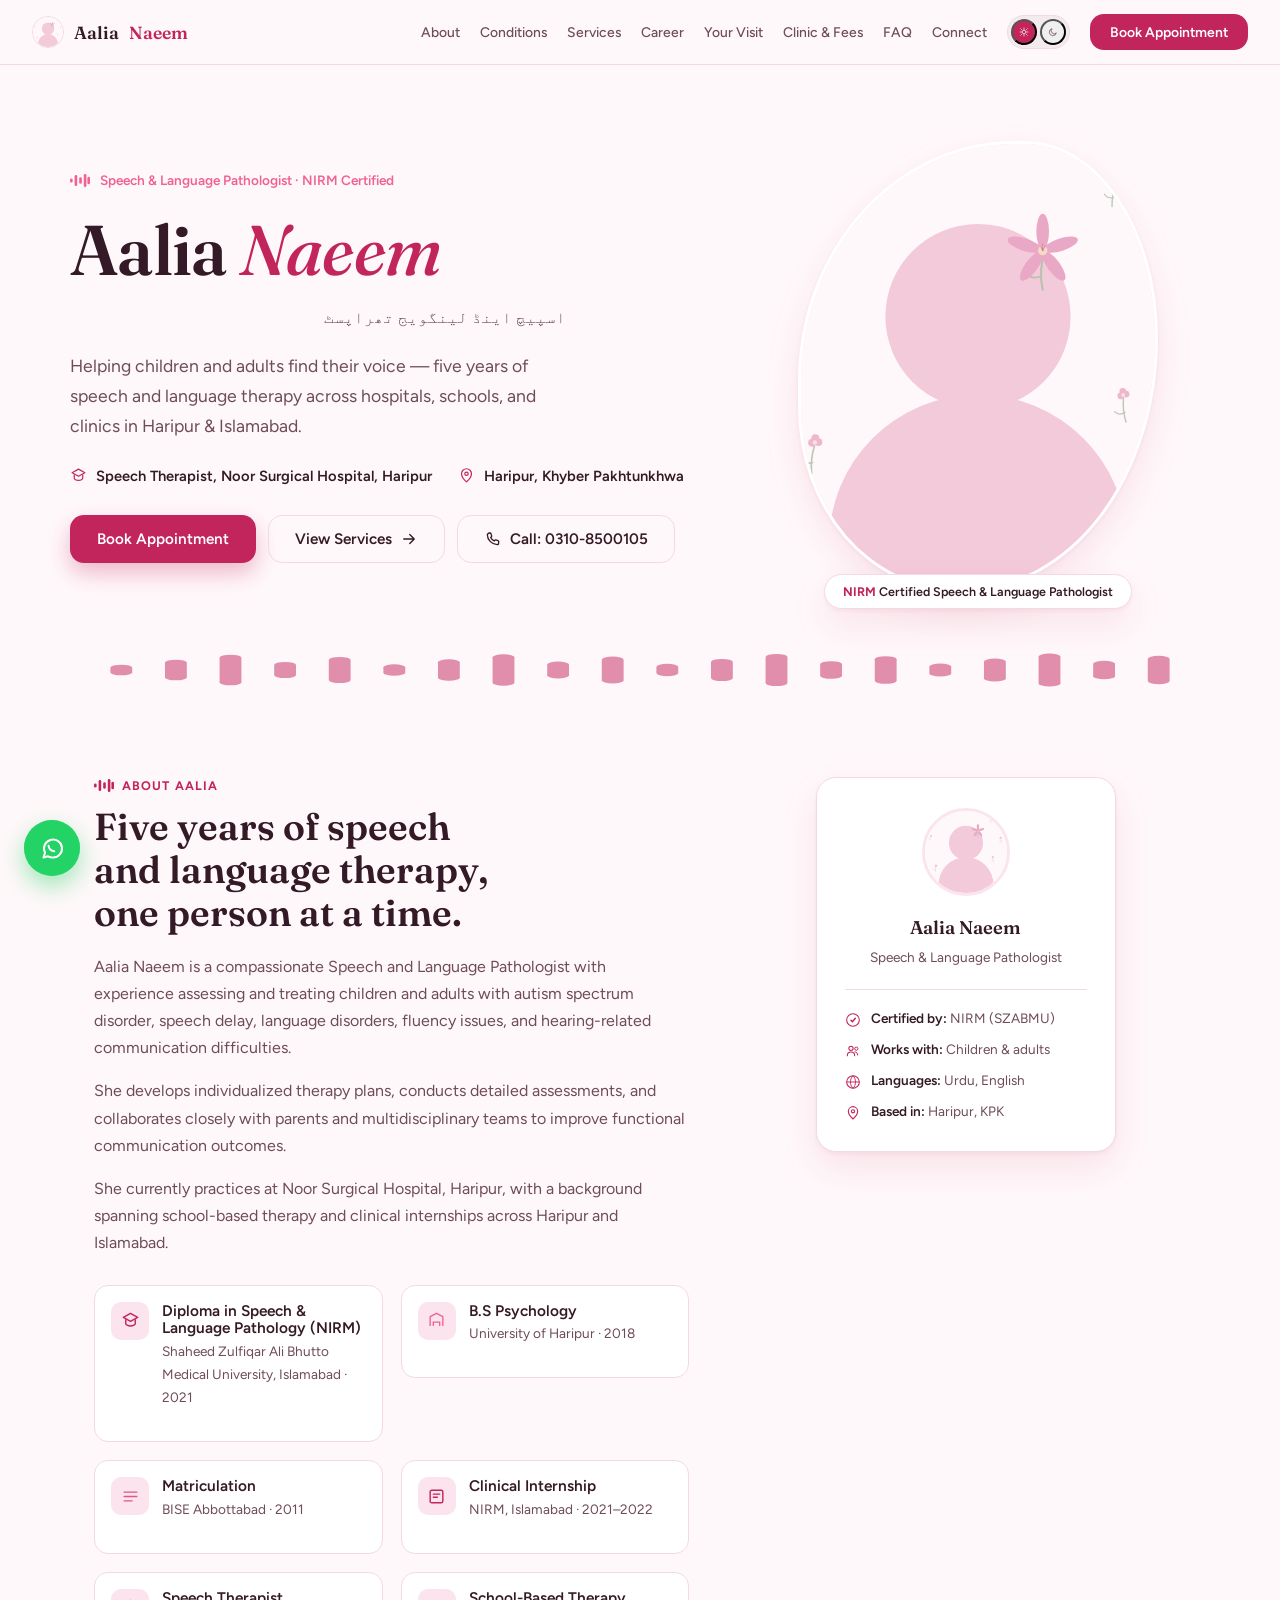
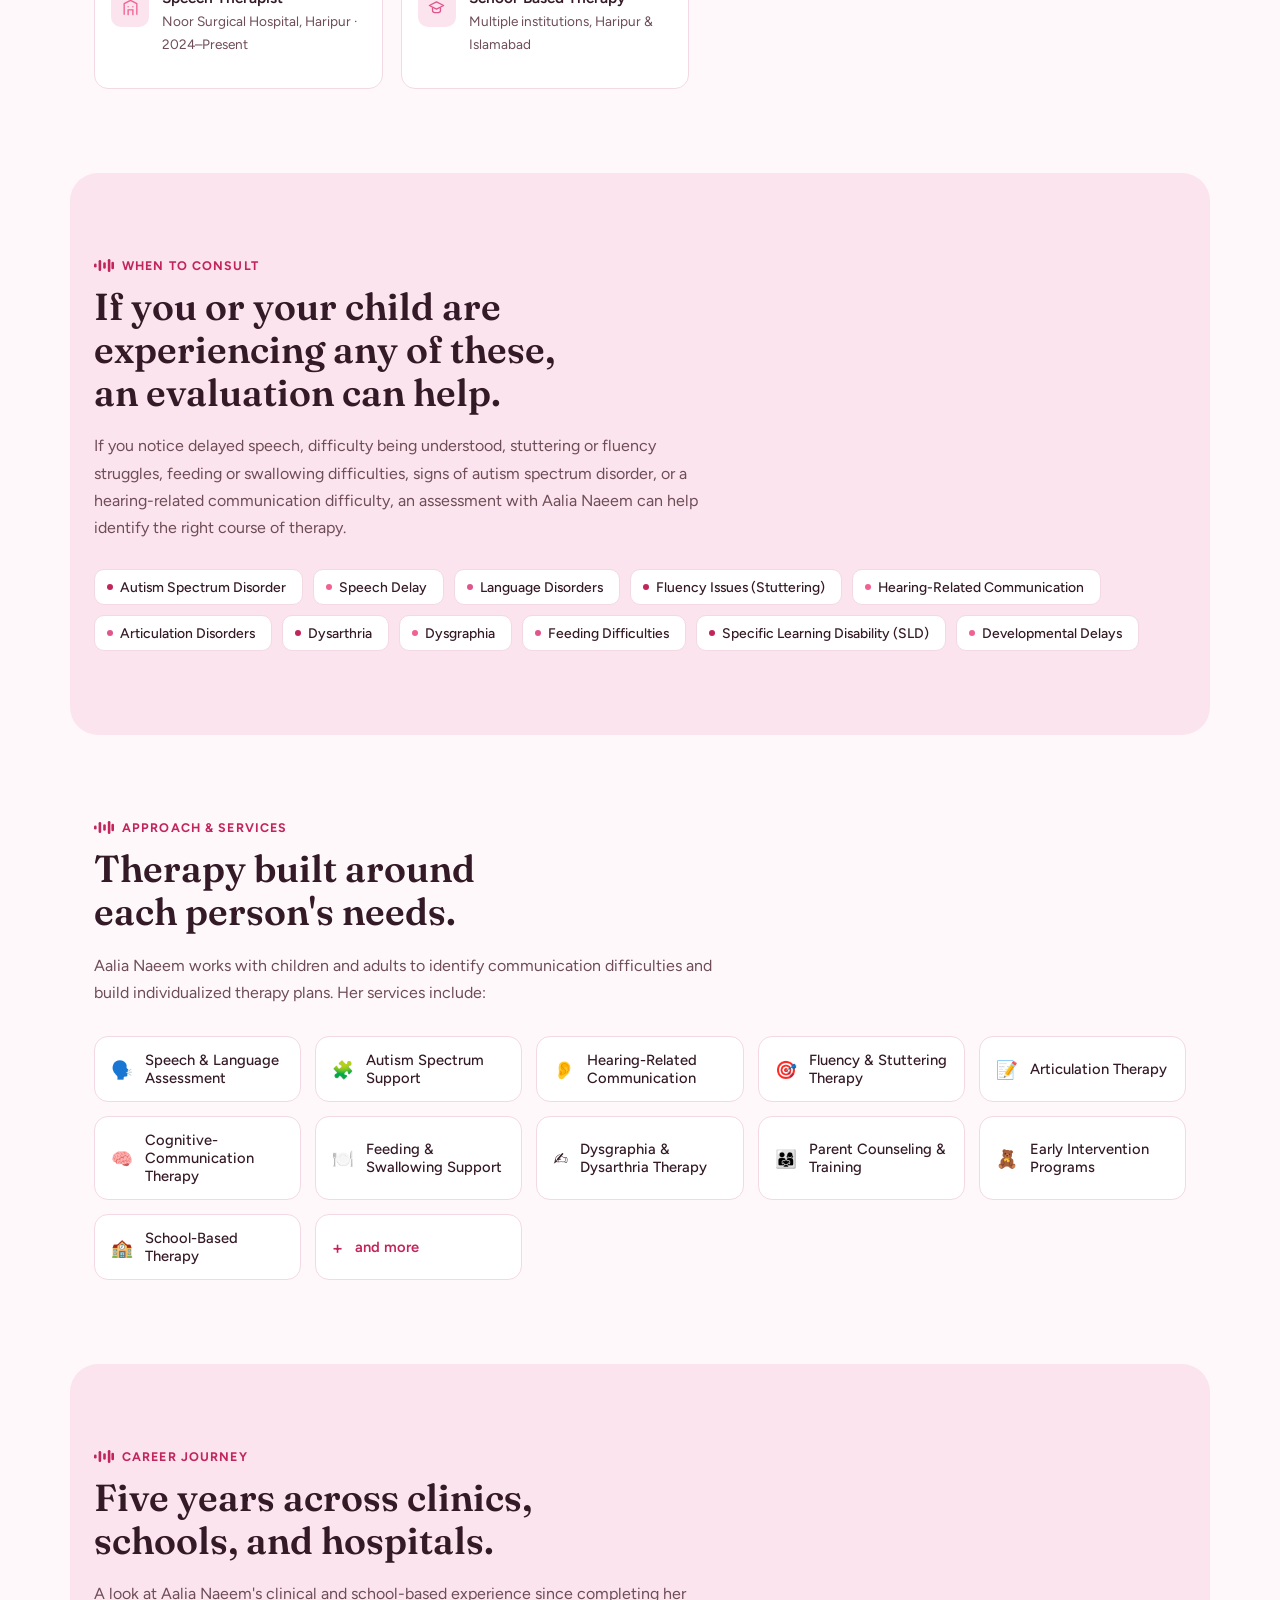
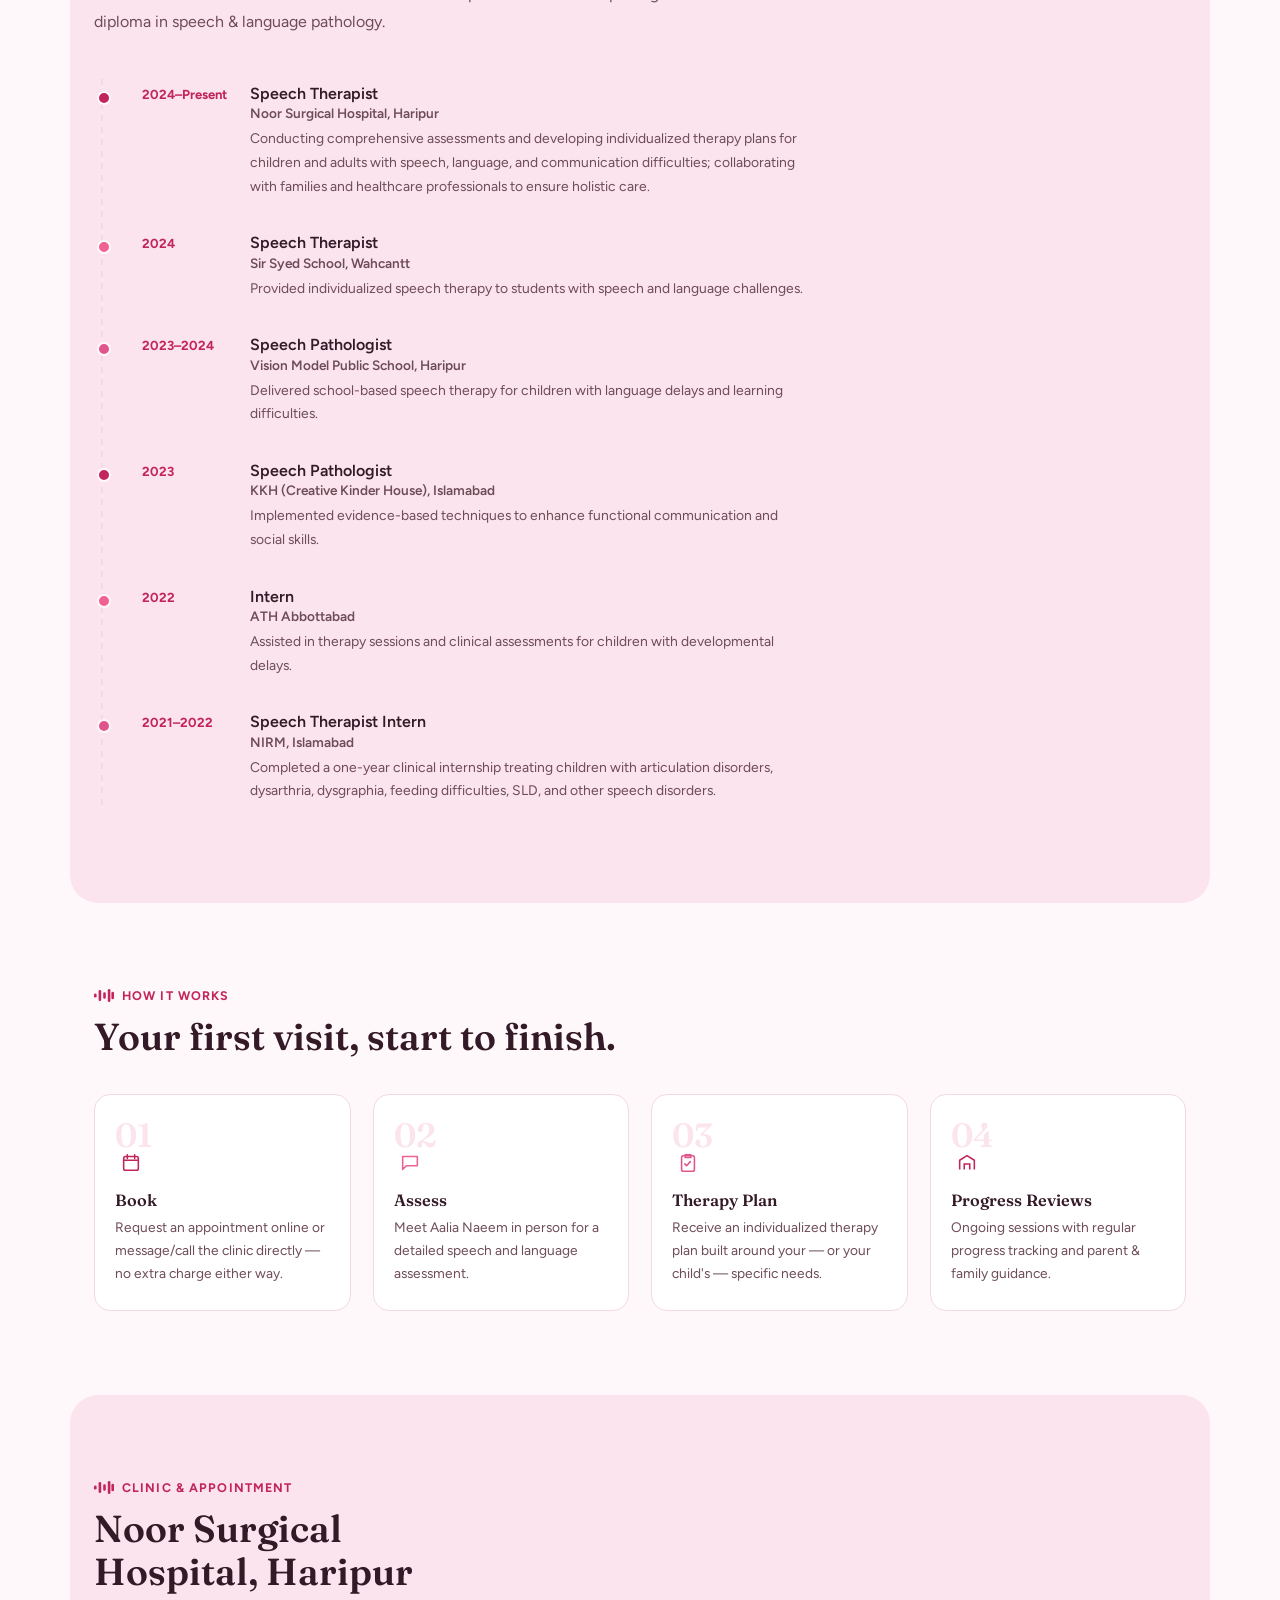
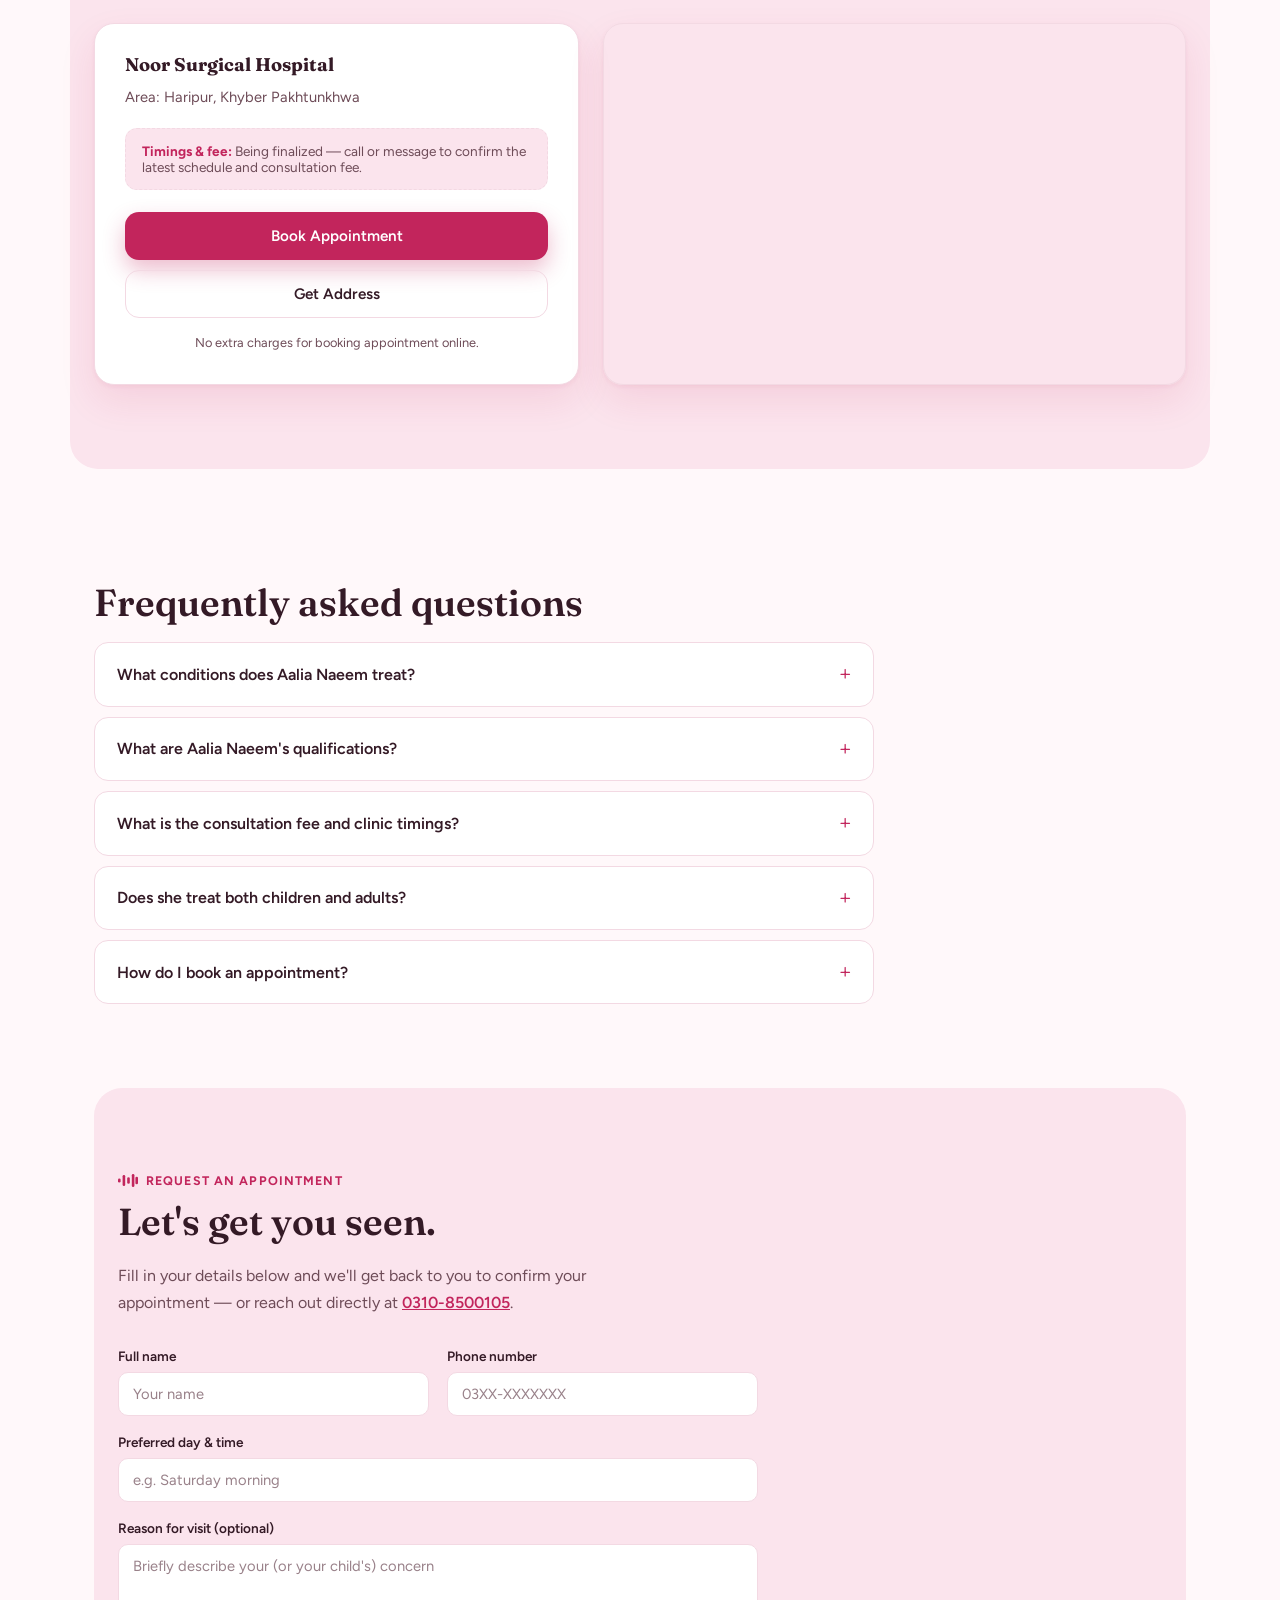
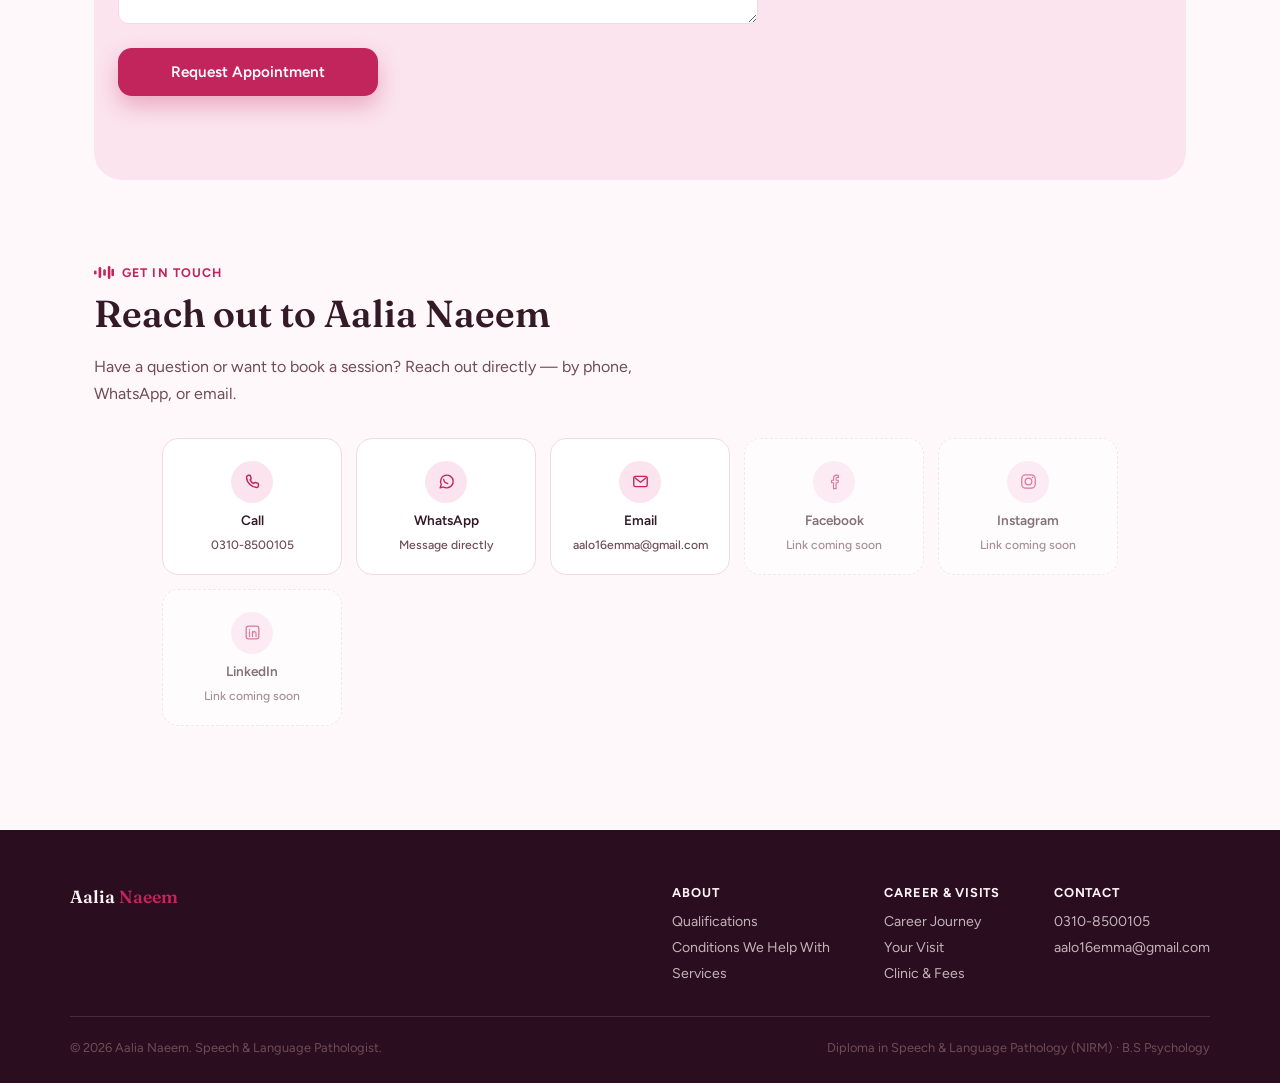
==== commit 5f0b80b7: "Add persistent floating WhatsApp button Fixed bottom-left, visible from page load (unlike the scroll" ====
--- a/index.html
+++ b/index.html
@@ -534,6 +534,10 @@
   </a>
 </div>
 
+<a href="https://wa.me/923108500105" class="whatsapp-float" target="_blank" rel="noopener" aria-label="Message Aalia Naeem on WhatsApp">
+  <svg viewBox="0 0 24 24" fill="none" aria-hidden="true"><path d="M4 20l1.4-4.2A8 8 0 1112 20a7.9 7.9 0 01-4-1.1L4 20z" stroke="currentColor" stroke-width="1.8" stroke-linejoin="round"/><path d="M8.5 9.5c.3 2.6 2.4 4.7 5 5" stroke="currentColor" stroke-width="1.8" stroke-linecap="round"/></svg>
+</a>
+
 <script type="application/ld+json">
 {
   "@context": "https://schema.org",
--- a/css/style.css
+++ b/css/style.css
@@ -9,7 +9,7 @@
   --ink: #341A26;
   --ink-soft: #6E4C58;
   --border: #F3D9E3;
-  --shadow: 0 16px 36px rgba(194, 37, 92, 0.10);
+  --shadow: 0 2px 4px rgba(194, 37, 92, 0.06), 0 16px 36px rgba(194, 37, 92, 0.10);
   --radius: 20px;
   --radius-btn: 14px;
   --maxw: 1140px;
@@ -31,7 +31,7 @@
     --ink: #F7E9EF;
     --ink-soft: #C9A2B2;
     --border: #3C2130;
-    --shadow: 0 16px 36px rgba(0, 0, 0, 0.45);
+    --shadow: 0 3px 6px rgba(0, 0, 0, 0.3), 0 16px 36px rgba(0, 0, 0, 0.45);
     --footer-bg: #0C0509;
     --footer-ink: #F7E9EF;
     --footer-ink-soft: rgba(247, 233, 239, 0.72);
@@ -178,7 +178,7 @@
 }
 .btn svg { width: 18px; height: 18px; }
 .btn--primary { background: var(--terracotta); color: var(--on-terracotta); box-shadow: 0 10px 22px rgba(194, 37, 92, 0.3); }
-.btn--primary:hover { background: var(--terracotta-deep); transform: translateY(-2px); }
+.btn--primary:hover { background: var(--terracotta-deep); transform: translateY(-3px); box-shadow: 0 16px 30px rgba(194, 37, 92, 0.4); }
 .btn--ghost { background: transparent; color: var(--ink); border-color: var(--border); }
 .btn--ghost:hover { border-color: var(--terracotta); color: var(--terracotta); }
 .btn--block { width: 100%; }
@@ -255,7 +255,7 @@
 
 .hero__actions { display: flex; gap: 12px; flex-wrap: wrap; }
 
-.hero__visual { position: relative; justify-self: center; width: 100%; max-width: 360px; }
+.hero__visual { position: relative; justify-self: center; width: 100%; max-width: 360px; perspective: 1200px; }
 .hero__portrait {
   position: relative;
   width: 100%;
@@ -265,6 +265,9 @@
   border: 3px solid var(--card);
   box-shadow: var(--shadow);
   background: var(--panel);
+  transform: perspective(1200px);
+  transition: transform 0.35s ease, box-shadow 0.35s ease;
+  will-change: transform;
 }
 .hero__portrait img { width: 100%; height: 100%; object-fit: cover; }
 .hero__ribbon {
@@ -286,6 +289,12 @@
 
 .hero__wave { color: var(--terracotta); opacity: 0.5; width: 100%; height: 46px; }
 .hero__wave-wrap { max-width: var(--maxw); margin: 0 auto; padding: 0 24px; }
+.hero__wave rect { transform-box: fill-box; transform-origin: center; animation: waveBreathe 2.4s ease-in-out infinite; }
+.hero__wave rect:nth-child(odd) { animation-duration: 2.1s; }
+.hero__wave rect:nth-child(3n) { animation-delay: -0.6s; }
+.hero__wave rect:nth-child(4n) { animation-delay: -1.2s; }
+.hero__wave rect:nth-child(5n) { animation-delay: -0.3s; }
+@keyframes waveBreathe { 0%, 100% { transform: scaleY(1); } 50% { transform: scaleY(0.55); } }
 
 /* ABOUT */
 .about {
@@ -392,6 +401,41 @@
   .float-cta__btn { padding: 12px 20px; font-size: 0.88rem; }
 }
 
+/* FLOATING WHATSAPP */
+.whatsapp-float {
+  position: fixed;
+  left: 24px;
+  bottom: 24px;
+  z-index: 200;
+  width: 56px;
+  height: 56px;
+  border-radius: 50%;
+  background: #25D366;
+  color: #fff;
+  display: grid;
+  place-items: center;
+  box-shadow: 0 10px 24px rgba(37, 211, 102, 0.45);
+  transition: transform 0.2s ease, box-shadow 0.2s ease;
+}
+.whatsapp-float svg { width: 27px; height: 27px; }
+.whatsapp-float:hover { transform: translateY(-3px) scale(1.05); box-shadow: 0 14px 30px rgba(37, 211, 102, 0.55); }
+.whatsapp-float::before {
+  content: '';
+  position: absolute;
+  inset: 0;
+  border-radius: 50%;
+  background: #25D366;
+  opacity: 0.5;
+  z-index: -1;
+  animation: waPulse 2.4s ease-out infinite;
+}
+.reduce-motion .whatsapp-float::before { display: none; }
+@keyframes waPulse { 0% { transform: scale(1); opacity: 0.5; } 100% { transform: scale(1.7); opacity: 0; } }
+@media (max-width: 720px) {
+  .whatsapp-float { left: 16px; bottom: 16px; width: 50px; height: 50px; }
+  .whatsapp-float svg { width: 23px; height: 23px; }
+}
+
 /* CLINIC */
 .clinic__grid { display: grid; grid-template-columns: 1fr 1.2fr; gap: 24px; margin-top: 30px; }
 .clinic-card { background: var(--card); border: 1px solid var(--border); border-radius: var(--radius); padding: 30px; box-shadow: var(--shadow); }
@@ -406,7 +450,8 @@
 
 /* FAQ */
 .faq__list { display: flex; flex-direction: column; gap: 10px; max-width: 780px; }
-.faq__item { background: var(--card); border: 1px solid var(--border); border-radius: 14px; padding: 4px 22px; }
+.faq__item { background: var(--card); border: 1px solid var(--border); border-radius: 14px; padding: 4px 22px; transition: box-shadow 0.25s ease, transform 0.25s ease; }
+.faq__item[open] { box-shadow: 0 3px 6px rgba(194, 37, 92, 0.08), 0 20px 40px rgba(194, 37, 92, 0.14); transform: translateY(-2px); }
 .faq__item summary { list-style: none; display: flex; align-items: center; justify-content: space-between; gap: 16px; padding: 16px 0; font-weight: 600; font-family: 'Figtree', sans-serif; color: var(--ink); cursor: pointer; }
 .faq__item summary::-webkit-details-marker { display: none; }
 .faq__item summary::after { content: '+'; flex-shrink: 0; font-family: 'Fraunces', serif; font-size: 1.4rem; color: var(--terracotta); line-height: 1; transition: transform 0.25s ease; }
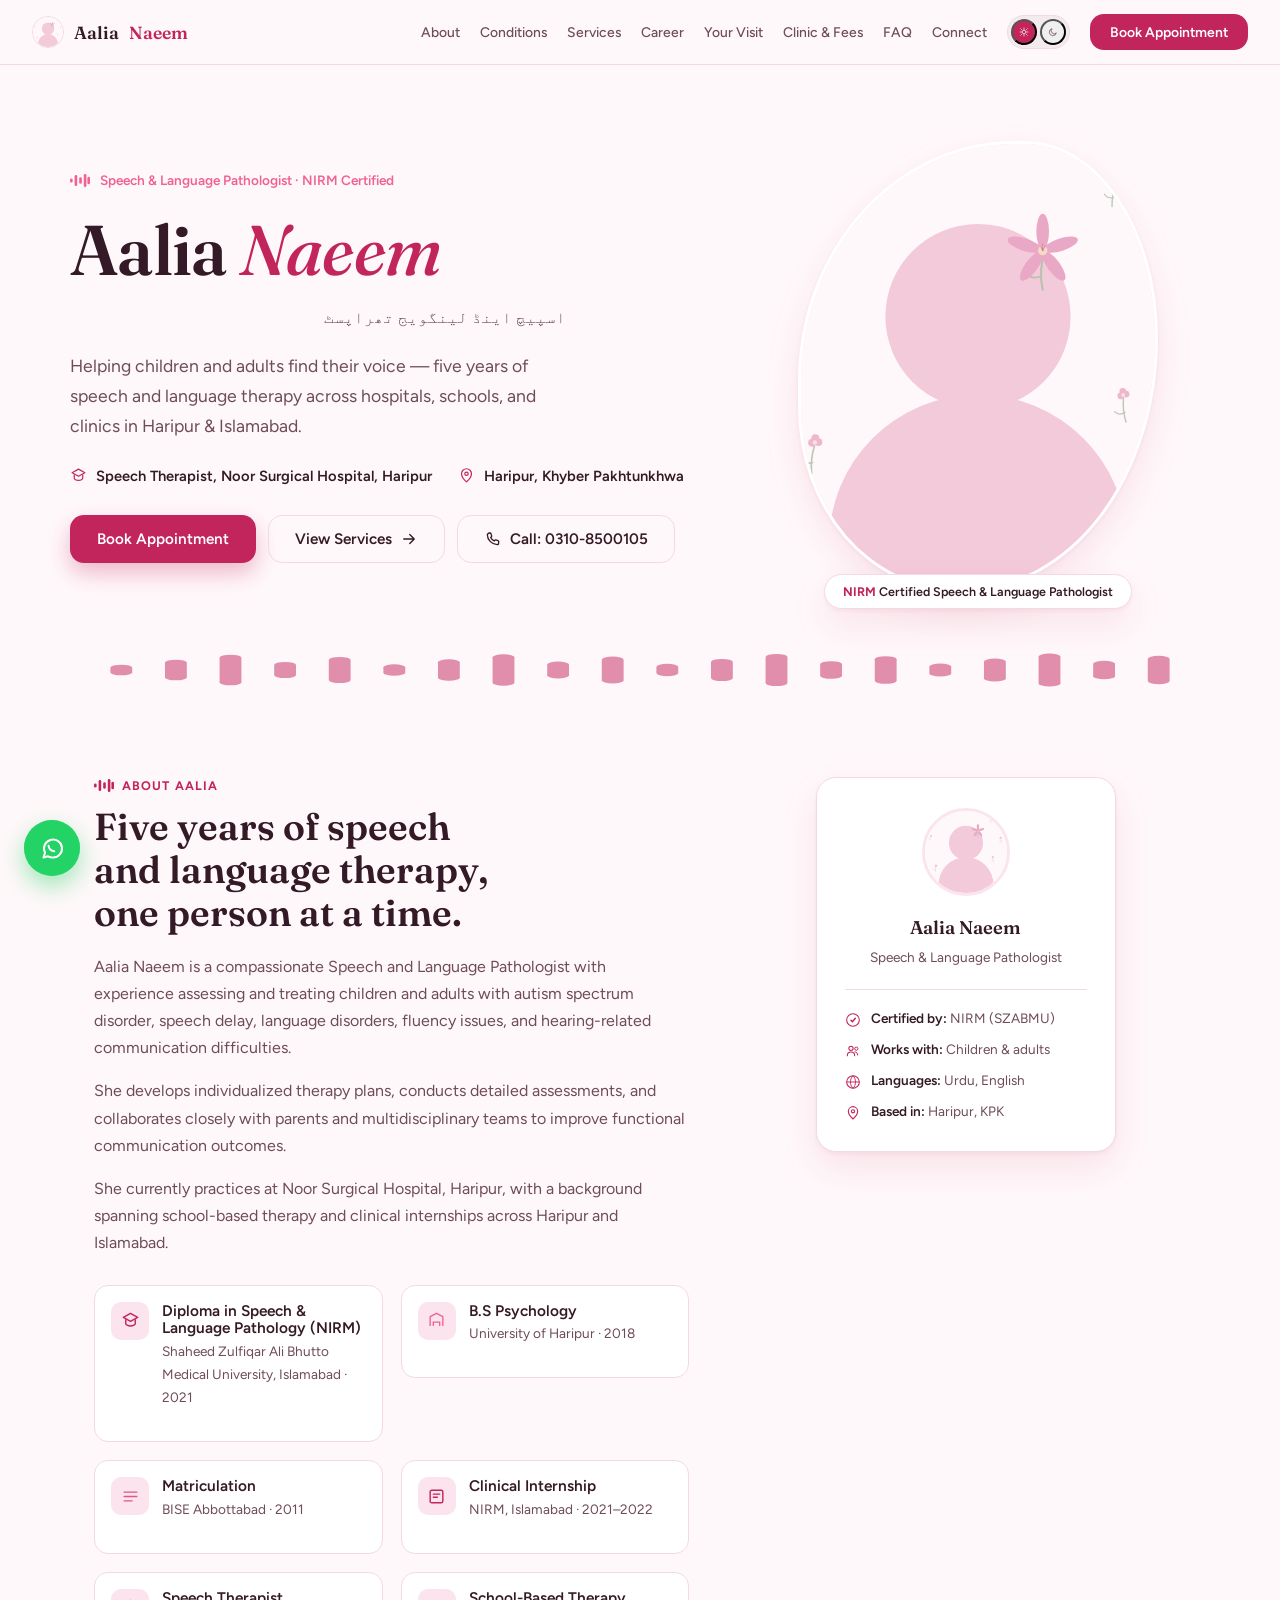
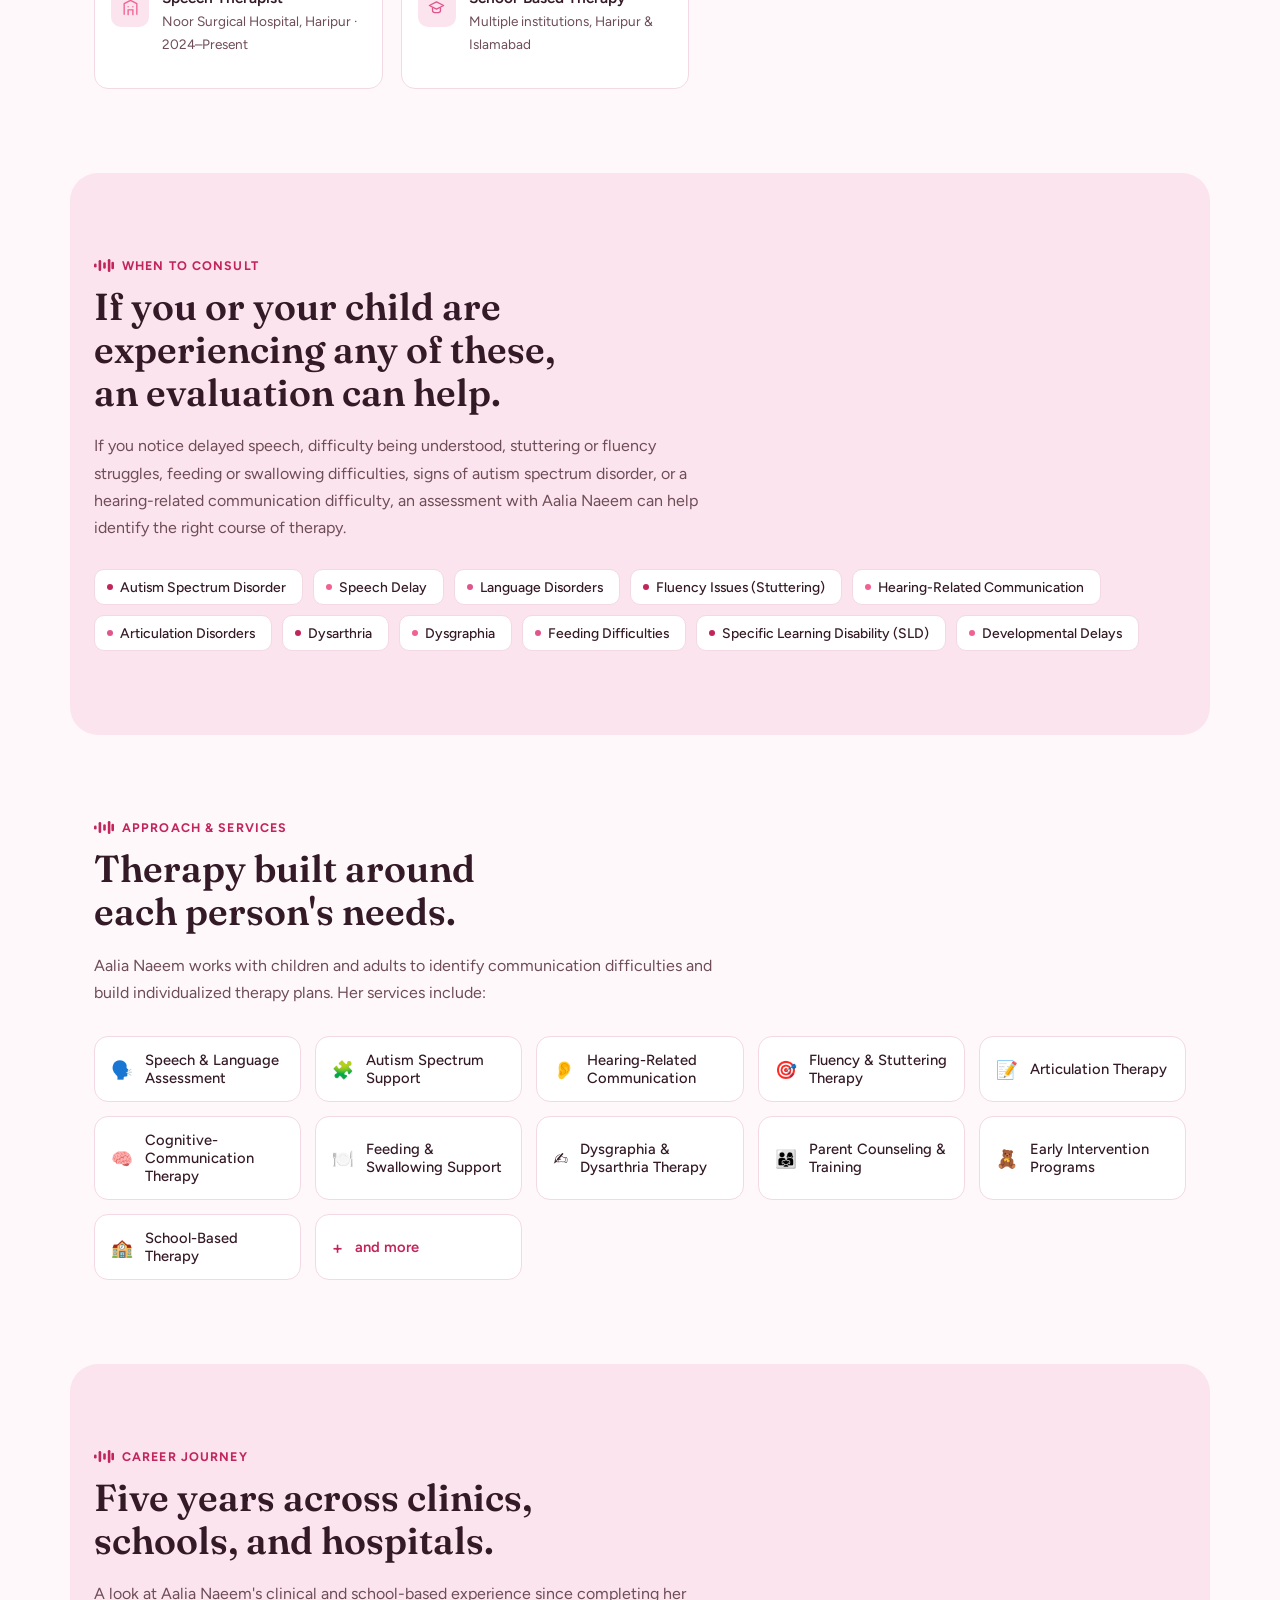
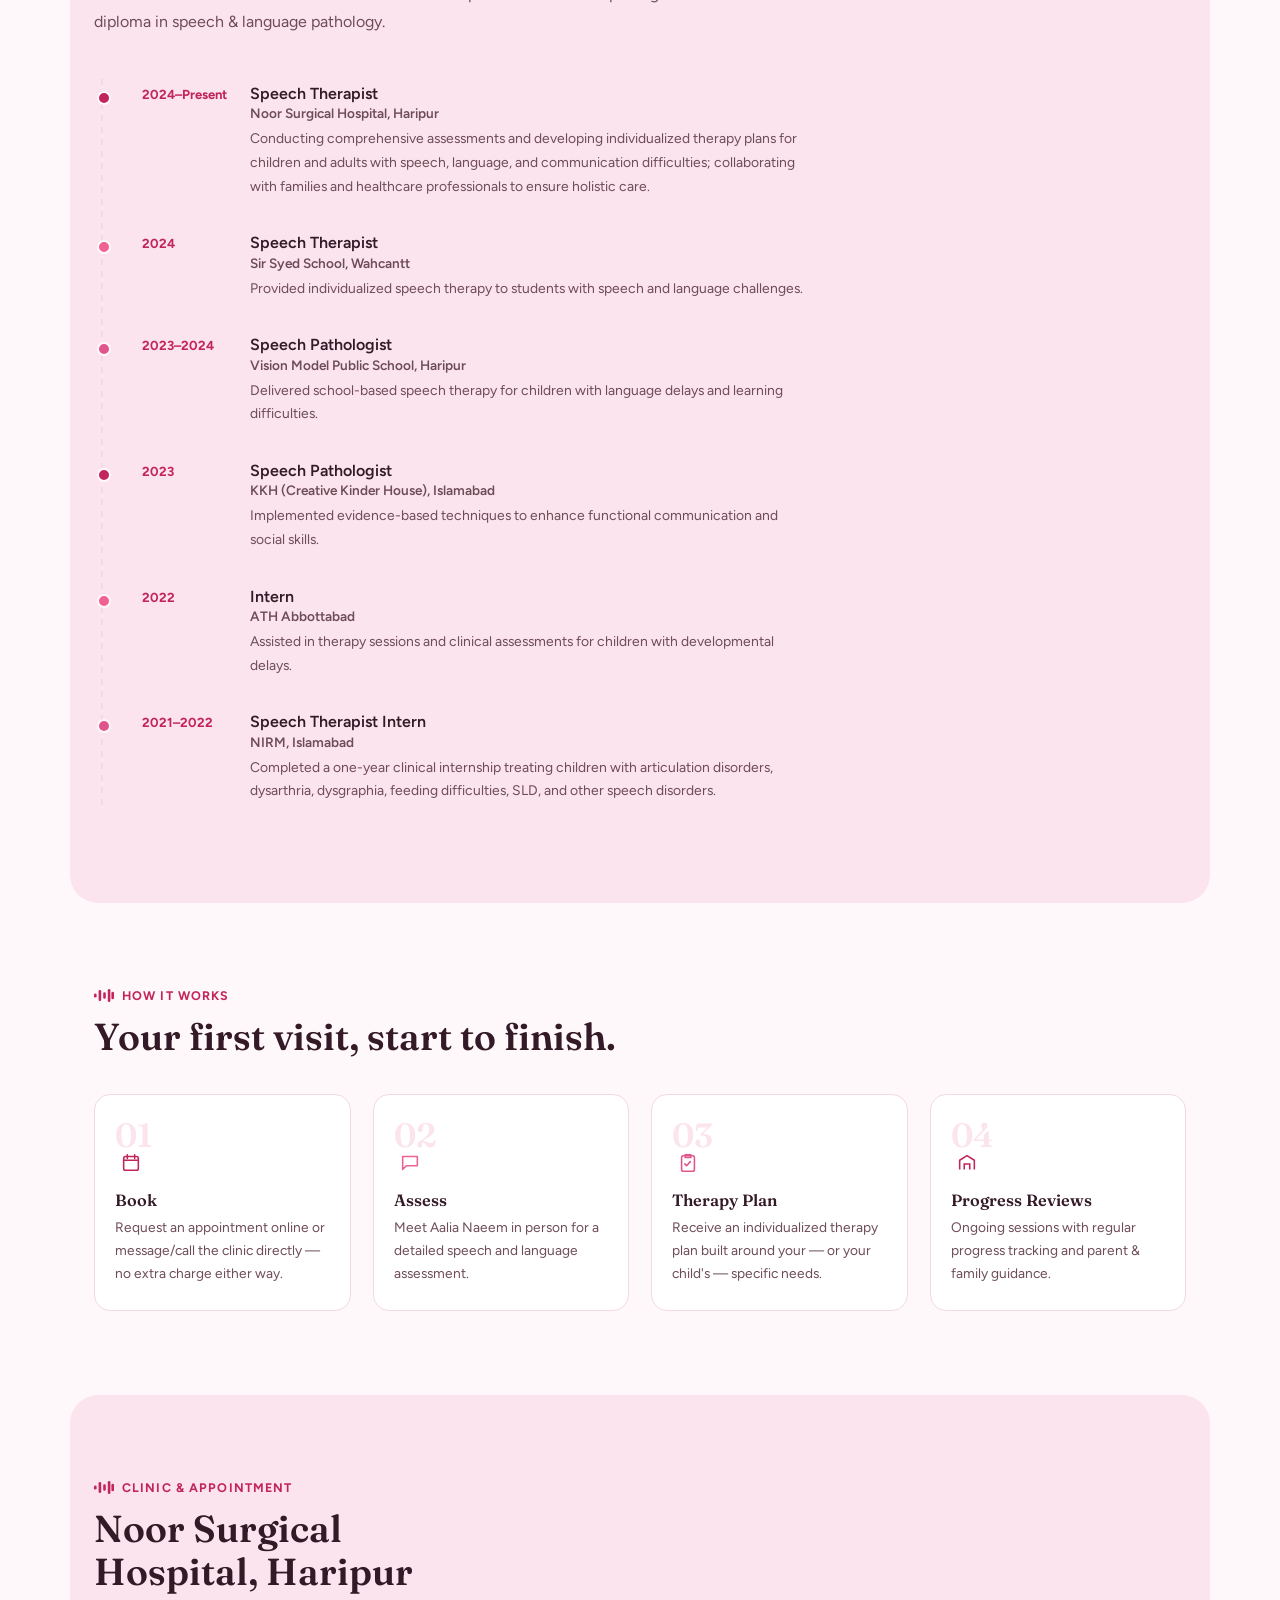
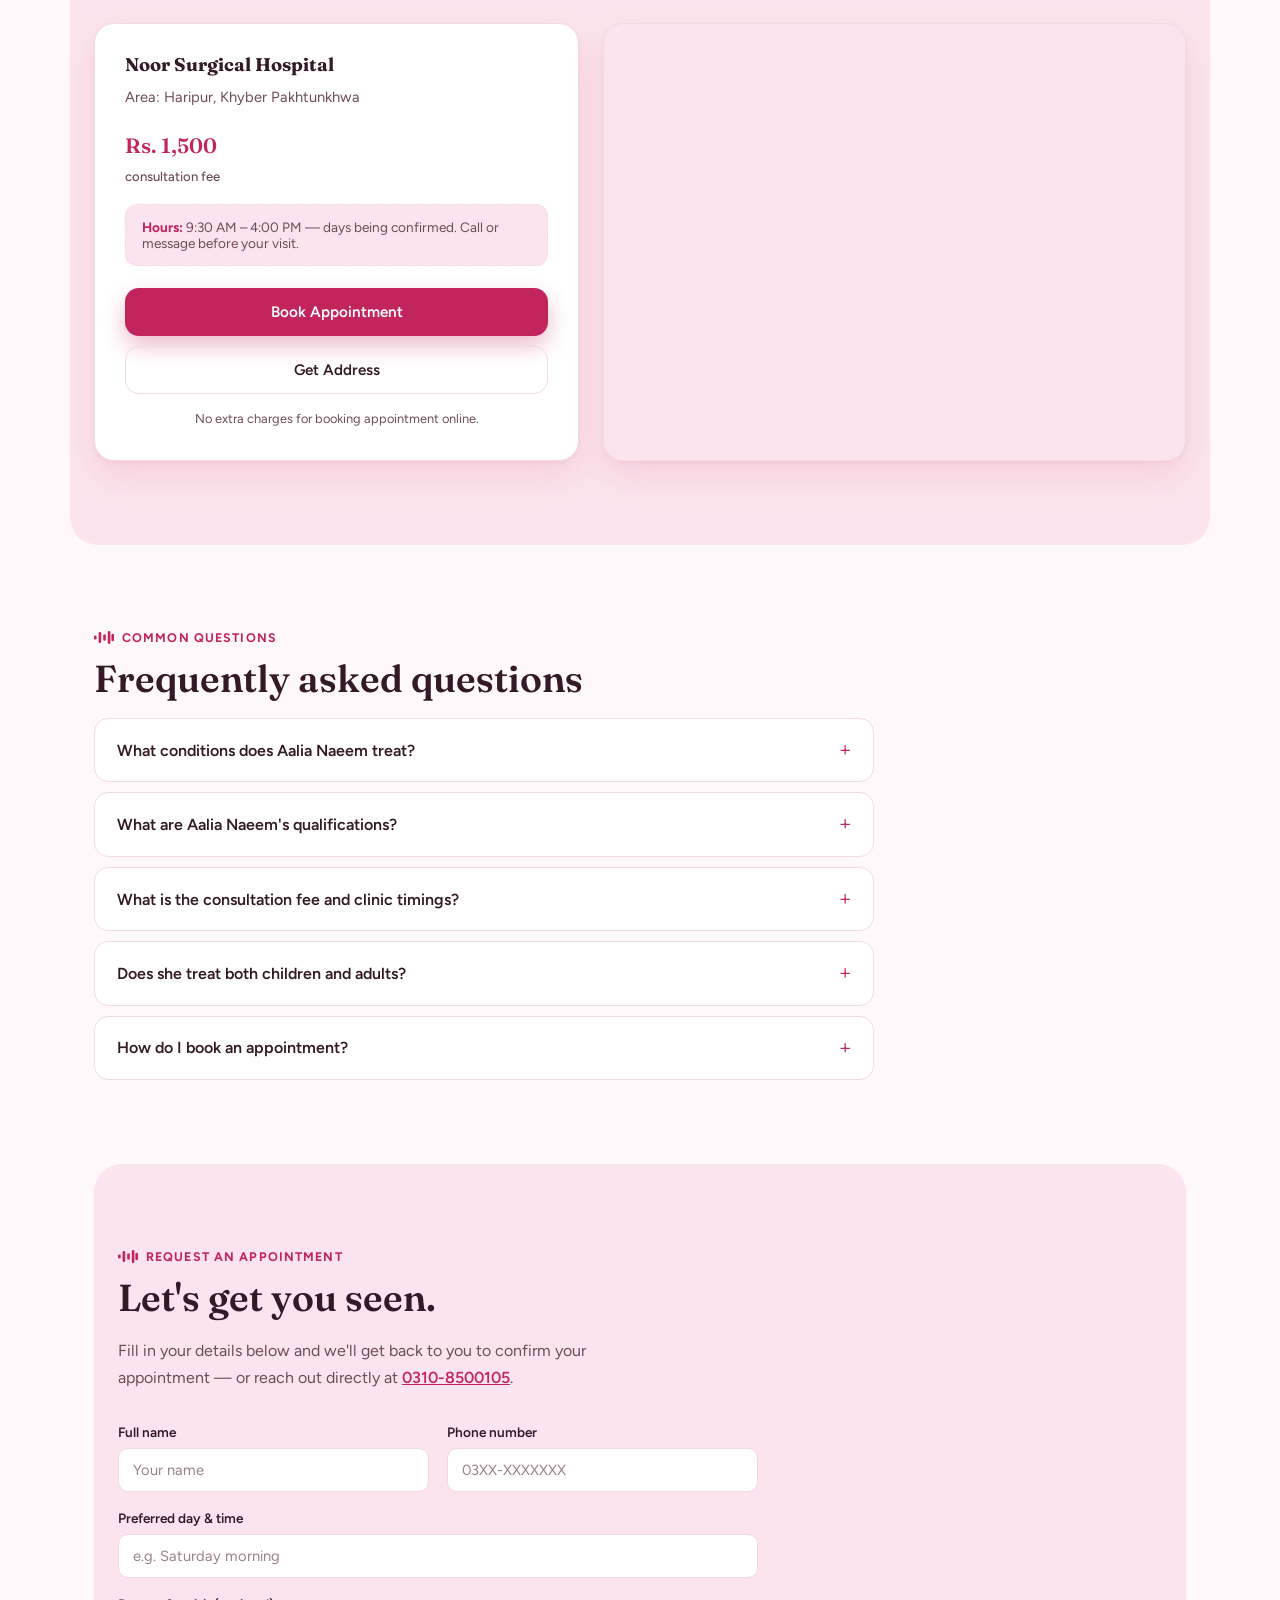
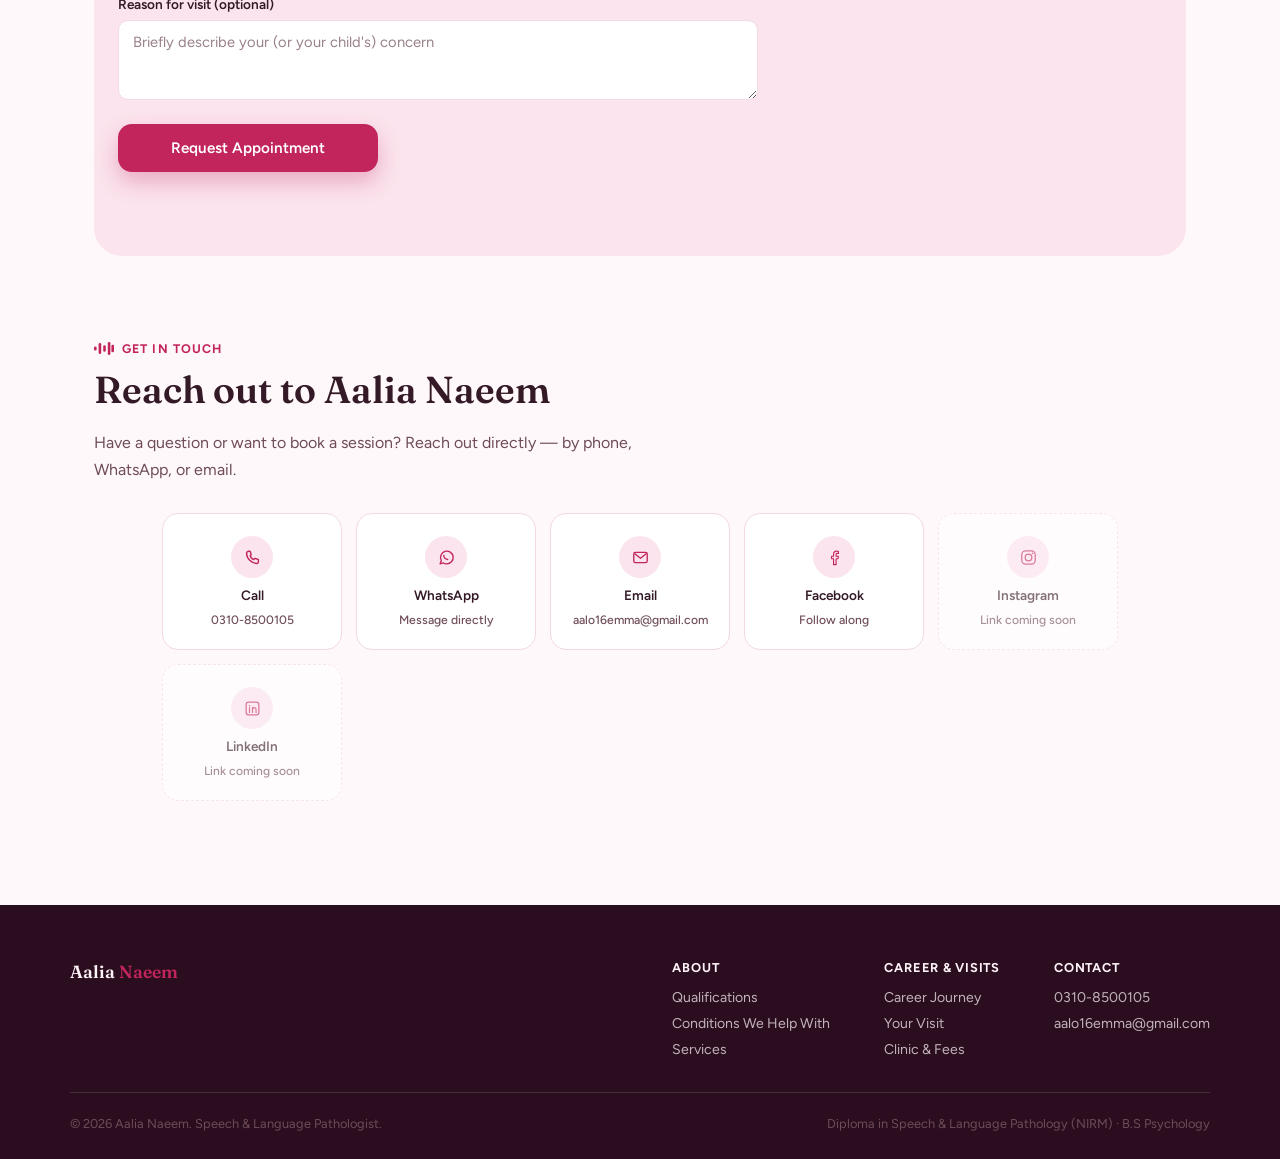
==== commit a76fac35: "Add confirmed fee/hours and real Facebook link - Consultation fee (Rs. 1,500) and clinic hours (9:30" ====
--- a/index.html
+++ b/index.html
@@ -363,8 +363,10 @@
         <h3>Noor Surgical Hospital</h3>
         <p class="clinic-card__area">Area: Haripur, Khyber Pakhtunkhwa</p>
 
+        <p class="clinic-card__fee">Rs. 1,500 <span>consultation fee</span></p>
+
         <div class="clinic-card__timing-note">
-          <strong>Timings &amp; fee:</strong> Being finalized &mdash; call or message to confirm the latest schedule and consultation fee.
+          <strong>Hours:</strong> 9:30 AM &ndash; 4:00 PM &mdash; days being confirmed. Call or message before your visit.
         </div>
 
         <div class="clinic-card__actions">
@@ -396,7 +398,7 @@
       </details>
       <details class="faq__item">
         <summary>What is the consultation fee and clinic timings?</summary>
-        <p>Fee and timings at Noor Surgical Hospital are currently being finalized. Please call or message at <a href="tel:+923108500105">0310-8500105</a> to confirm before your visit.</p>
+        <p>The consultation fee is Rs. 1,500. Clinic hours are 9:30 AM&ndash;4:00 PM at Noor Surgical Hospital &mdash; the exact days are still being confirmed, so please call or message at <a href="tel:+923108500105">0310-8500105</a> before your visit.</p>
       </details>
       <details class="faq__item">
         <summary>Does she treat both children and adults?</summary>
@@ -472,13 +474,13 @@
         Email
         <small>aalo16emma@gmail.com</small>
       </a>
-      <span class="connect__card connect__card--placeholder">
+      <a href="https://www.facebook.com/profile.php?id=61568623047135" class="connect__card" target="_blank" rel="noopener">
         <span class="connect__icon" aria-hidden="true">
           <svg viewBox="0 0 24 24" fill="none"><path d="M14 21v-7.5h2.5l.4-3h-2.9V8.3c0-.9.3-1.5 1.6-1.5H17V4.1c-.3 0-1.2-.1-2.3-.1-2.3 0-3.9 1.4-3.9 3.9v2.6H8.3v3h2.5V21H14z" stroke="currentColor" stroke-width="1.4" stroke-linejoin="round"/></svg>
         </span>
         Facebook
-        <small>Link coming soon</small>
-      </span>
+        <small>Follow along</small>
+      </a>
       <span class="connect__card connect__card--placeholder">
         <span class="connect__icon" aria-hidden="true">
           <svg viewBox="0 0 24 24" fill="none"><rect x="3.5" y="3.5" width="17" height="17" rx="5" stroke="currentColor" stroke-width="1.6"/><circle cx="12" cy="12" r="4.2" stroke="currentColor" stroke-width="1.6"/><circle cx="17.2" cy="6.8" r="1" fill="currentColor"/></svg>
@@ -538,6 +540,35 @@
   <svg viewBox="0 0 24 24" fill="none" aria-hidden="true"><path d="M4 20l1.4-4.2A8 8 0 1112 20a7.9 7.9 0 01-4-1.1L4 20z" stroke="currentColor" stroke-width="1.8" stroke-linejoin="round"/><path d="M8.5 9.5c.3 2.6 2.4 4.7 5 5" stroke="currentColor" stroke-width="1.8" stroke-linecap="round"/></svg>
 </a>
 
+<!-- Fill in openingHoursSpecification, priceRange, geo, and url once the
+     real clinic days and hosting URL are confirmed. -->
+<script type="application/ld+json">
+{
+  "@context": "https://schema.org",
+  "@type": "MedicalBusiness",
+  "name": "Aalia Naeem — Speech & Language Pathologist",
+  "description": "Speech and Language Pathologist specializing in autism spectrum disorder, speech delay, language disorders, fluency issues, and hearing-related communication difficulties, for children and adults.",
+  "telephone": "+92-310-8500105",
+  "email": "aalo16emma@gmail.com",
+  "sameAs": ["https://www.facebook.com/profile.php?id=61568623047135"],
+  "address": {
+    "@type": "PostalAddress",
+    "name": "Noor Surgical Hospital",
+    "addressLocality": "Haripur",
+    "addressRegion": "Khyber Pakhtunkhwa",
+    "addressCountry": "PK"
+  },
+  "employee": {
+    "@type": "Person",
+    "name": "Aalia Naeem",
+    "jobTitle": "Speech & Language Pathologist",
+    "alumniOf": [
+      { "@type": "CollegeOrUniversity", "name": "Shaheed Zulfiqar Ali Bhutto Medical University" },
+      { "@type": "CollegeOrUniversity", "name": "University of Haripur" }
+    ]
+  }
+}
+</script>
 <script type="application/ld+json">
 {
   "@context": "https://schema.org",
@@ -556,7 +587,7 @@
     {
       "@type": "Question",
       "name": "What is the consultation fee and clinic timings?",
-      "acceptedAnswer": { "@type": "Answer", "text": "Fee and timings at Noor Surgical Hospital are currently being finalized. Please call or message at 0310-8500105 to confirm before your visit." }
+      "acceptedAnswer": { "@type": "Answer", "text": "The consultation fee is Rs. 1,500. Clinic hours are 9:30 AM–4:00 PM at Noor Surgical Hospital — the exact days are still being confirmed, so please call or message at 0310-8500105 before your visit." }
     },
     {
       "@type": "Question",
--- a/css/style.css
+++ b/css/style.css
@@ -441,6 +441,8 @@
 .clinic-card { background: var(--card); border: 1px solid var(--border); border-radius: var(--radius); padding: 30px; box-shadow: var(--shadow); }
 .clinic-card h3 { font-size: 1.15rem; margin-bottom: 10px; }
 .clinic-card__area { margin-bottom: 18px; font-size: 0.92rem; }
+.clinic-card__fee { font-family: 'Fraunces', serif; font-weight: 600; color: var(--terracotta); font-size: 1.3rem; margin-bottom: 16px; }
+.clinic-card__fee span { display: block; font-family: 'Figtree', sans-serif; font-weight: 500; color: var(--ink-soft); font-size: 0.82rem; margin-top: 2px; }
 .clinic-card__timing-note { background: var(--panel); border: 1px dashed var(--border); border-radius: 12px; padding: 14px 16px; font-size: 0.85rem; color: var(--ink-soft); margin-bottom: 22px; }
 .clinic-card__timing-note strong { color: var(--terracotta); }
 .clinic-card__actions { display: flex; flex-direction: column; gap: 10px; margin-bottom: 14px; }
@@ -521,3 +523,10 @@
   .nav__toggle { display: flex; }
   section { padding: 60px 20px; }
 }
+
+/* CURSOR */
+/* !important needed: overrides the pointer/text cursors several
+   elements (buttons, inputs, links) already set explicitly. */
+* {
+  cursor: url('[data-uri]') 12 12, auto !important;
+}
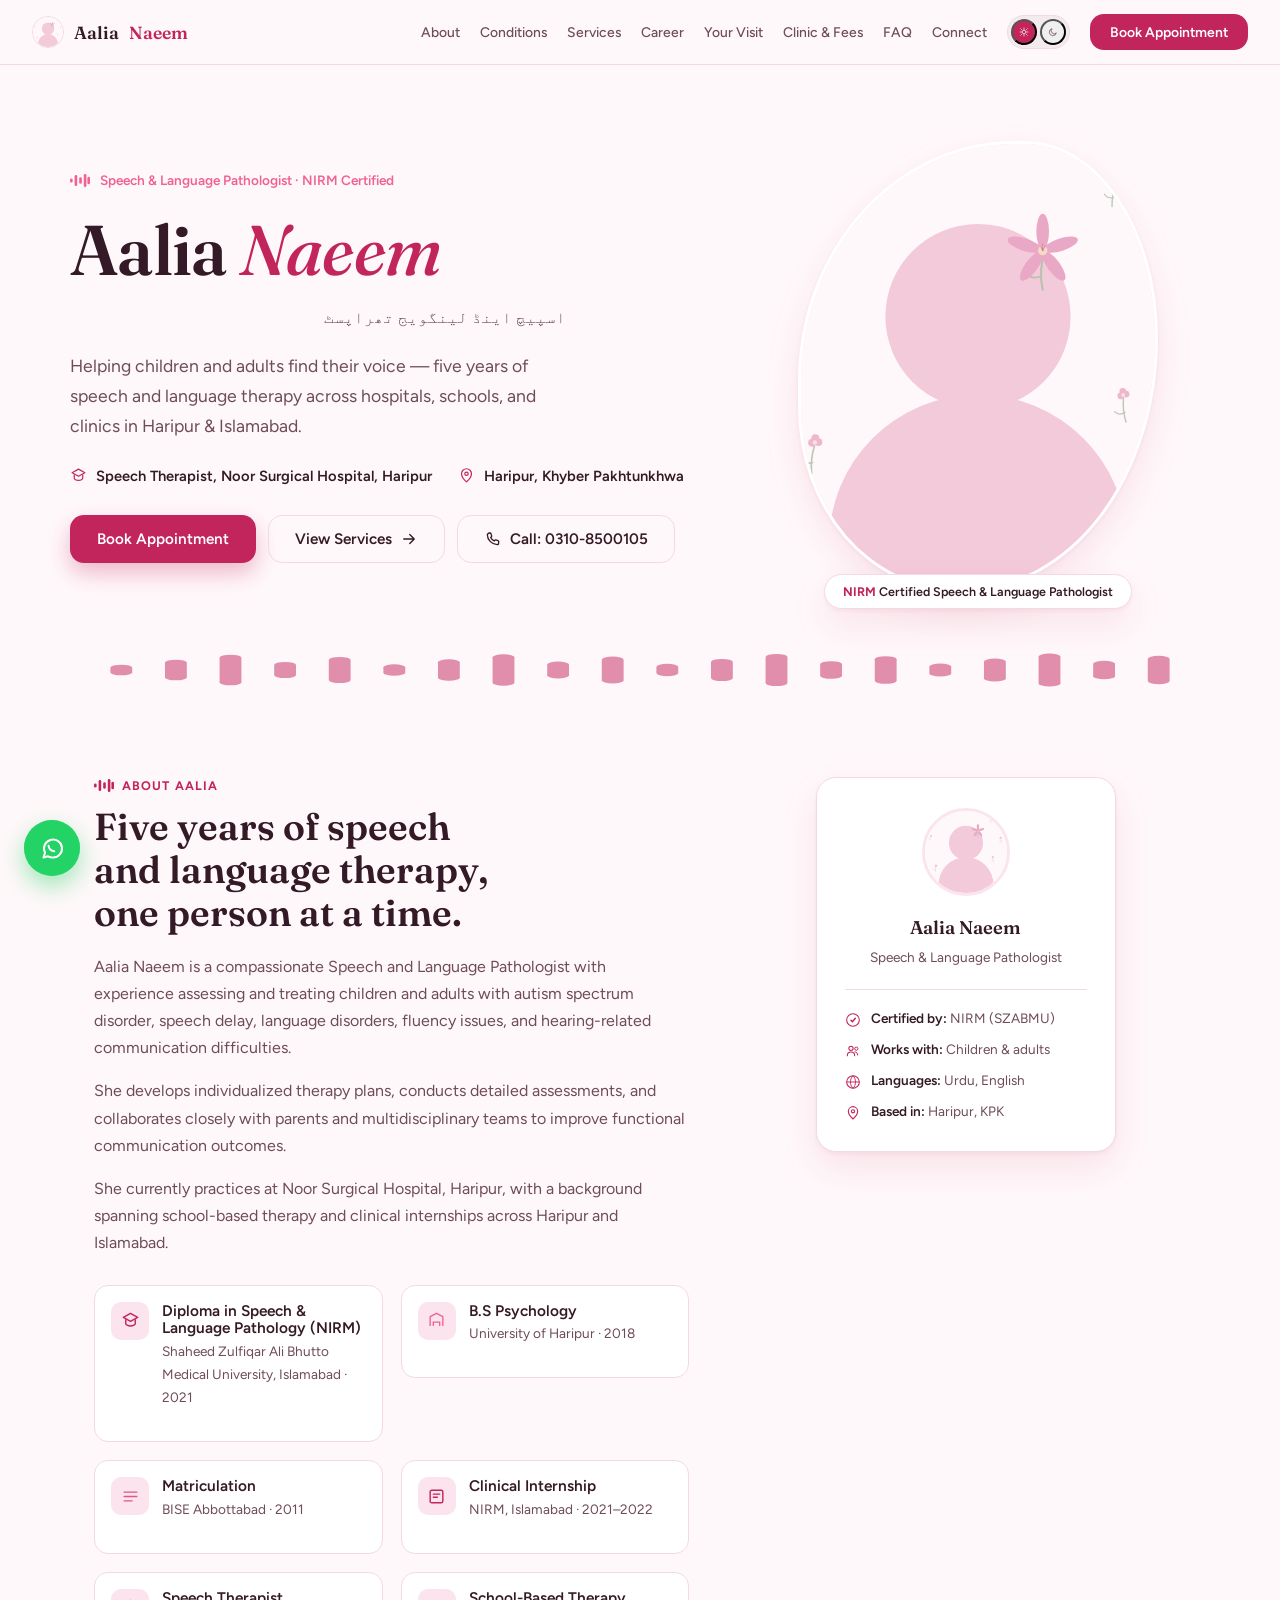
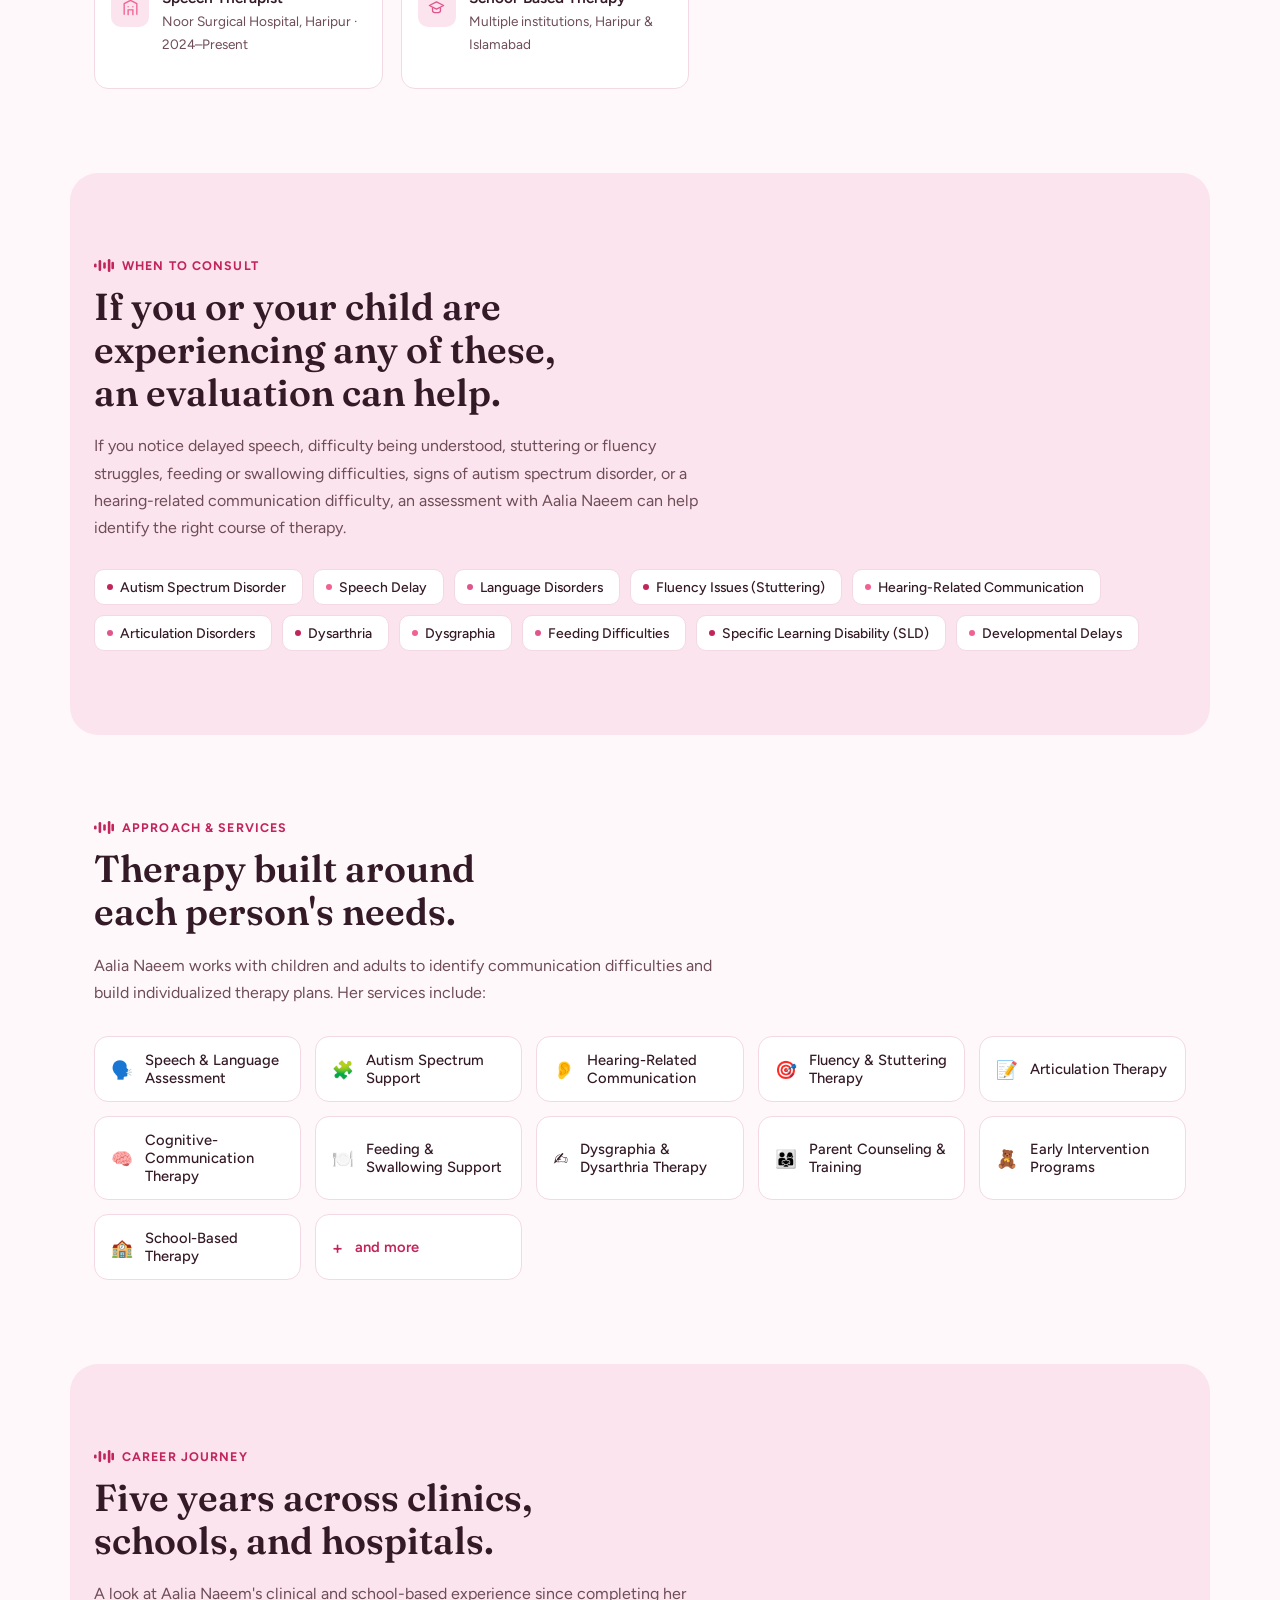
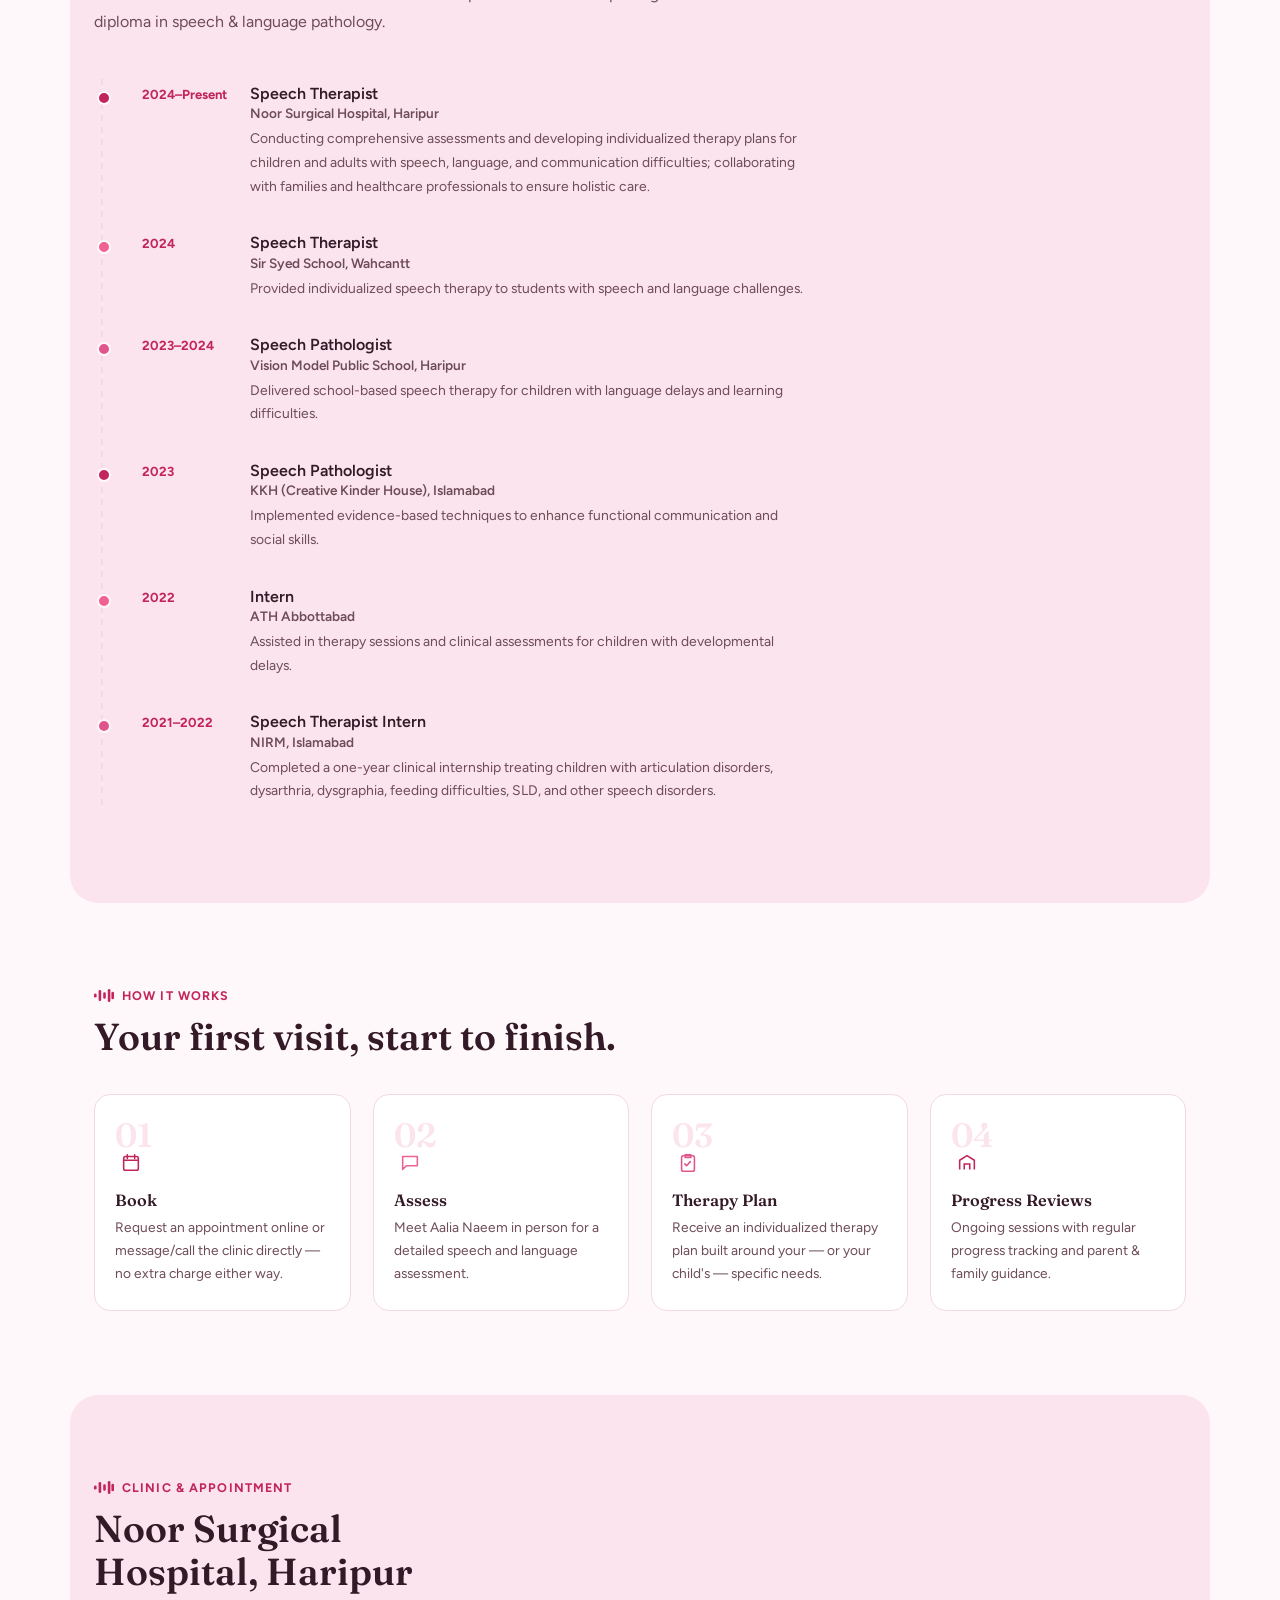
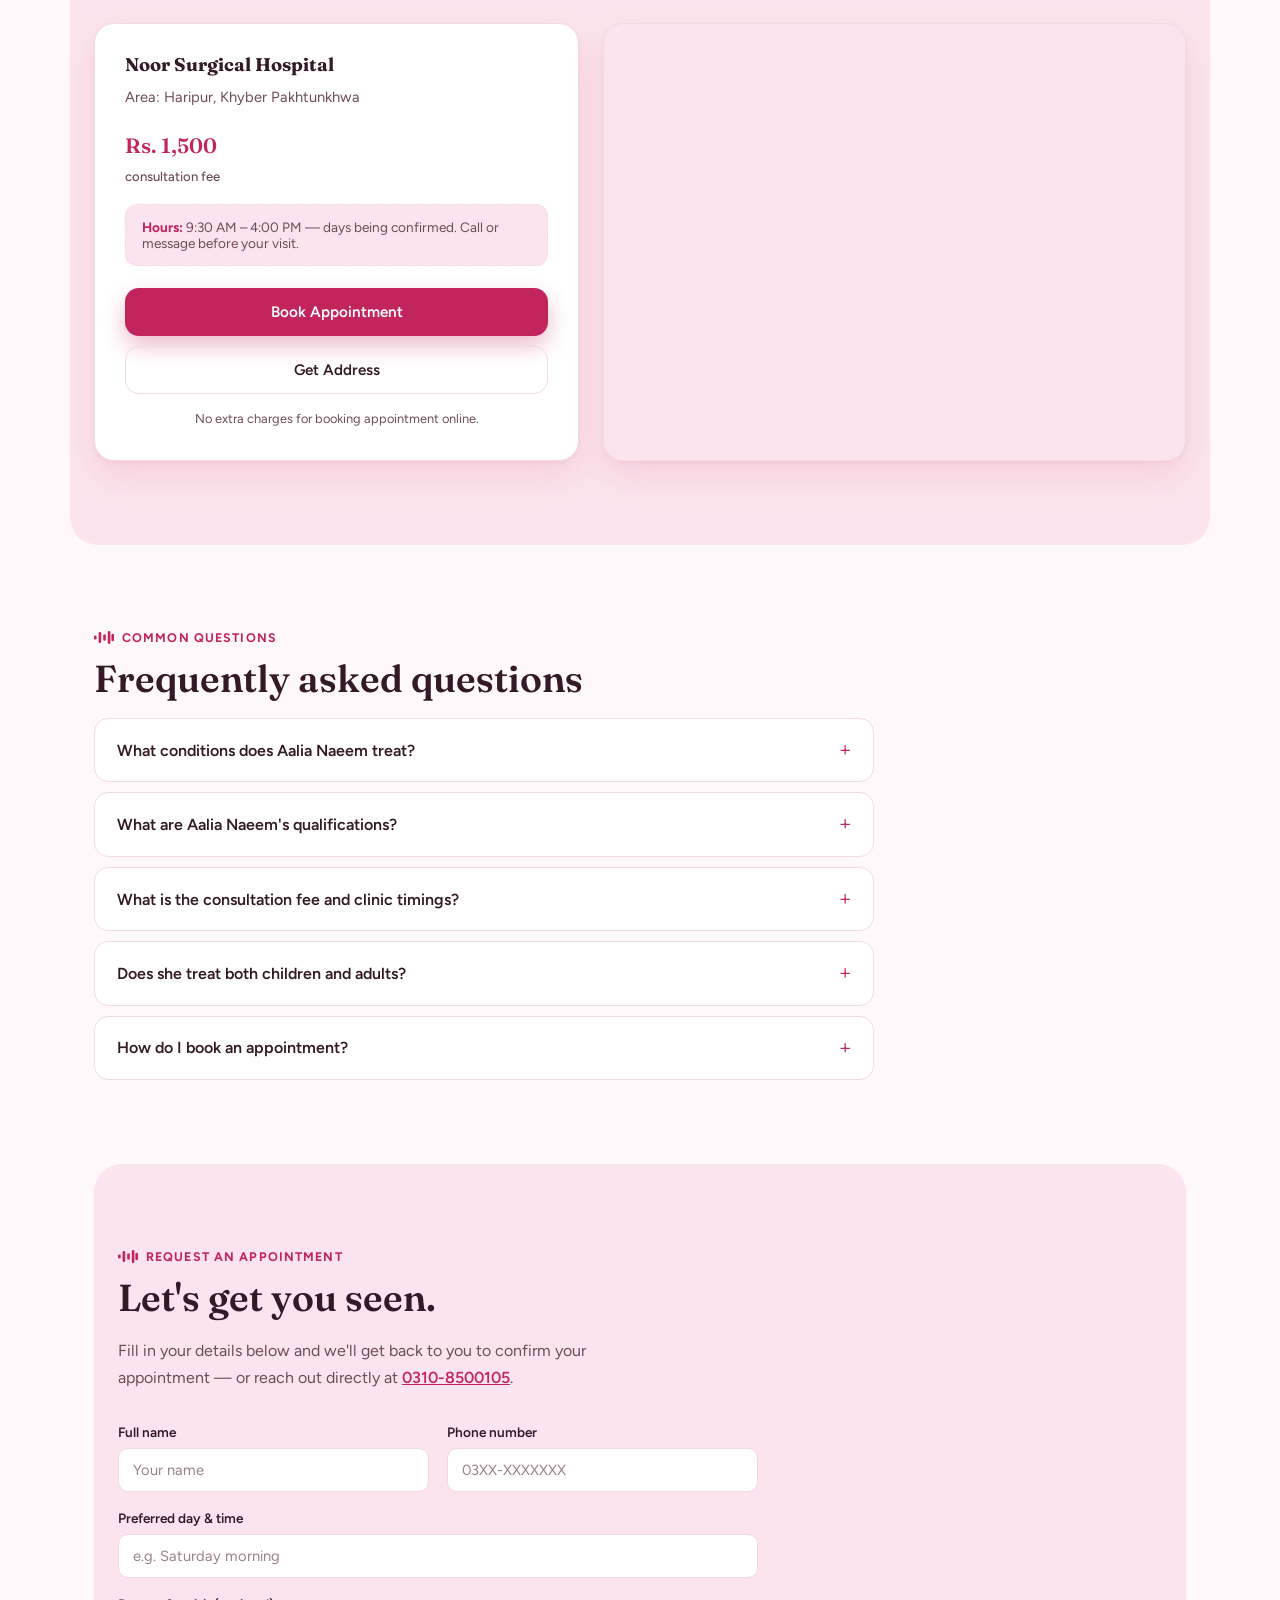
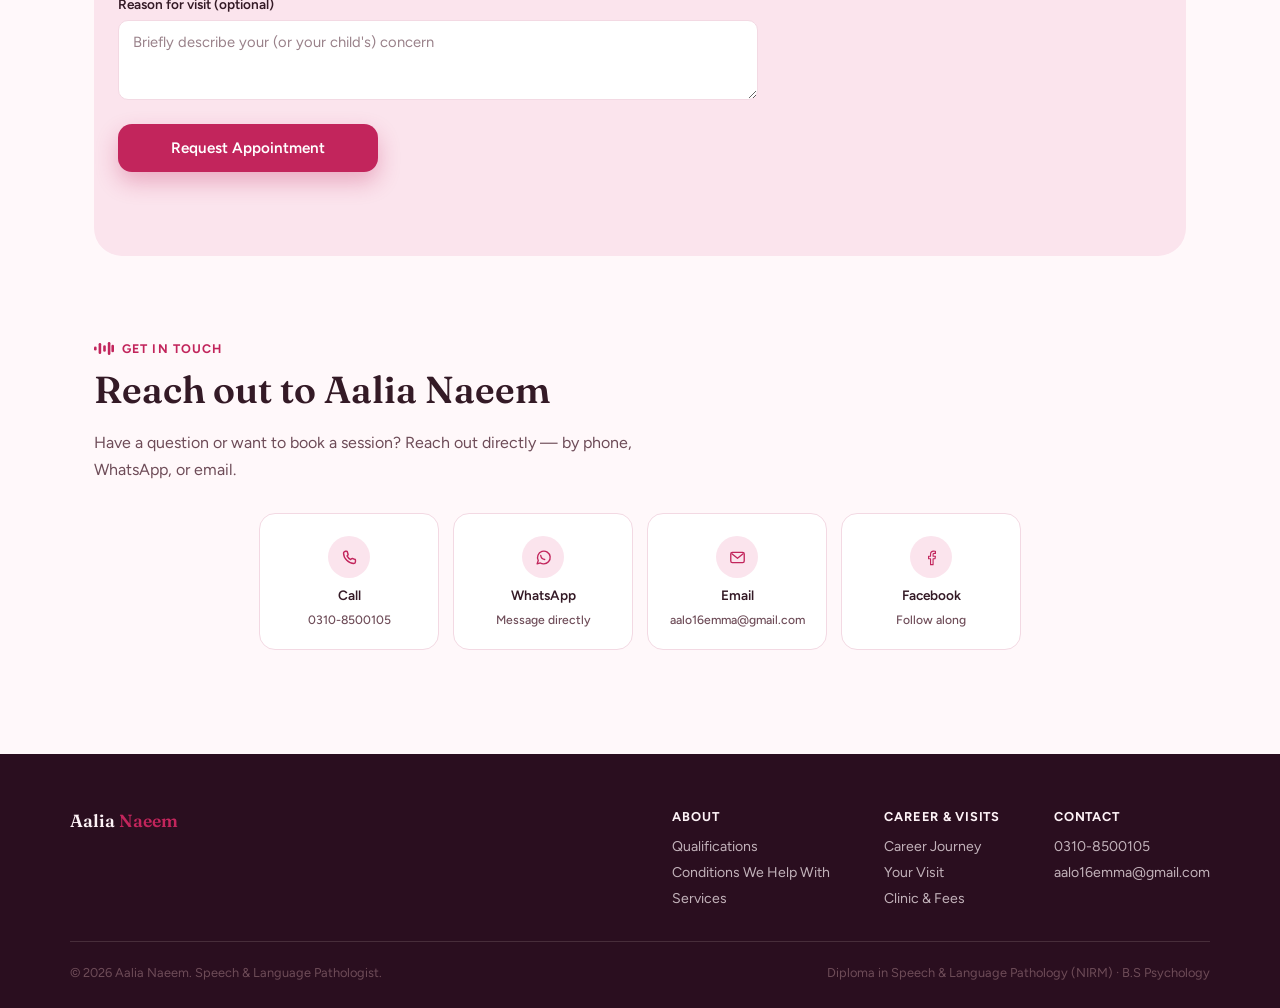
==== commit 05cd89a5: "Remove Instagram and LinkedIn placeholder cards She only has a Facebook profile — drop the "Link com" ====
--- a/index.html
+++ b/index.html
@@ -481,20 +481,6 @@
         Facebook
         <small>Follow along</small>
       </a>
-      <span class="connect__card connect__card--placeholder">
-        <span class="connect__icon" aria-hidden="true">
-          <svg viewBox="0 0 24 24" fill="none"><rect x="3.5" y="3.5" width="17" height="17" rx="5" stroke="currentColor" stroke-width="1.6"/><circle cx="12" cy="12" r="4.2" stroke="currentColor" stroke-width="1.6"/><circle cx="17.2" cy="6.8" r="1" fill="currentColor"/></svg>
-        </span>
-        Instagram
-        <small>Link coming soon</small>
-      </span>
-      <span class="connect__card connect__card--placeholder">
-        <span class="connect__icon" aria-hidden="true">
-          <svg viewBox="0 0 24 24" fill="none"><rect x="4" y="4" width="16" height="16" rx="3" stroke="currentColor" stroke-width="1.6"/><circle cx="8.2" cy="8.6" r="1" fill="currentColor"/><path d="M8.2 11v6M12 11v6M12 13.5c0-1.5 1-2.5 2.3-2.5S16.5 12 16.5 13.5V17" stroke="currentColor" stroke-width="1.5" stroke-linecap="round"/></svg>
-        </span>
-        LinkedIn
-        <small>Link coming soon</small>
-      </span>
     </div>
   </section>
 
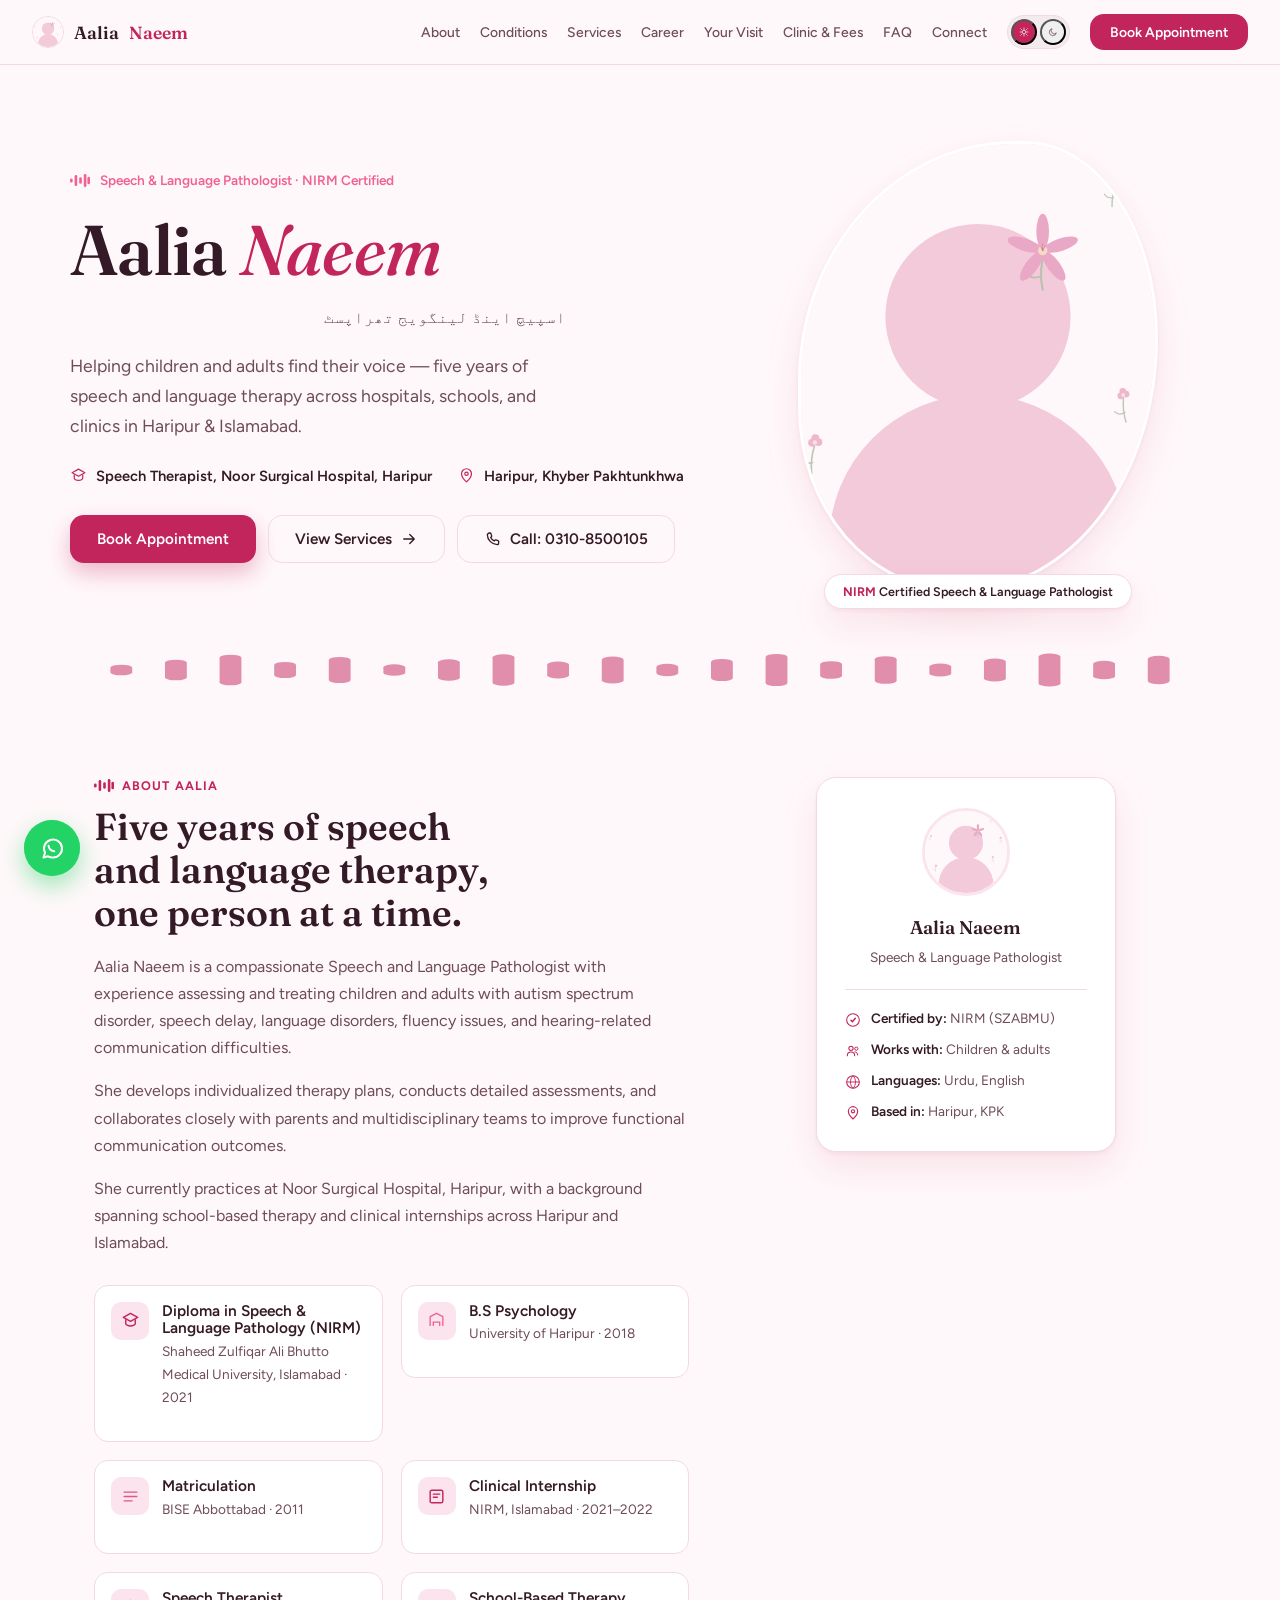
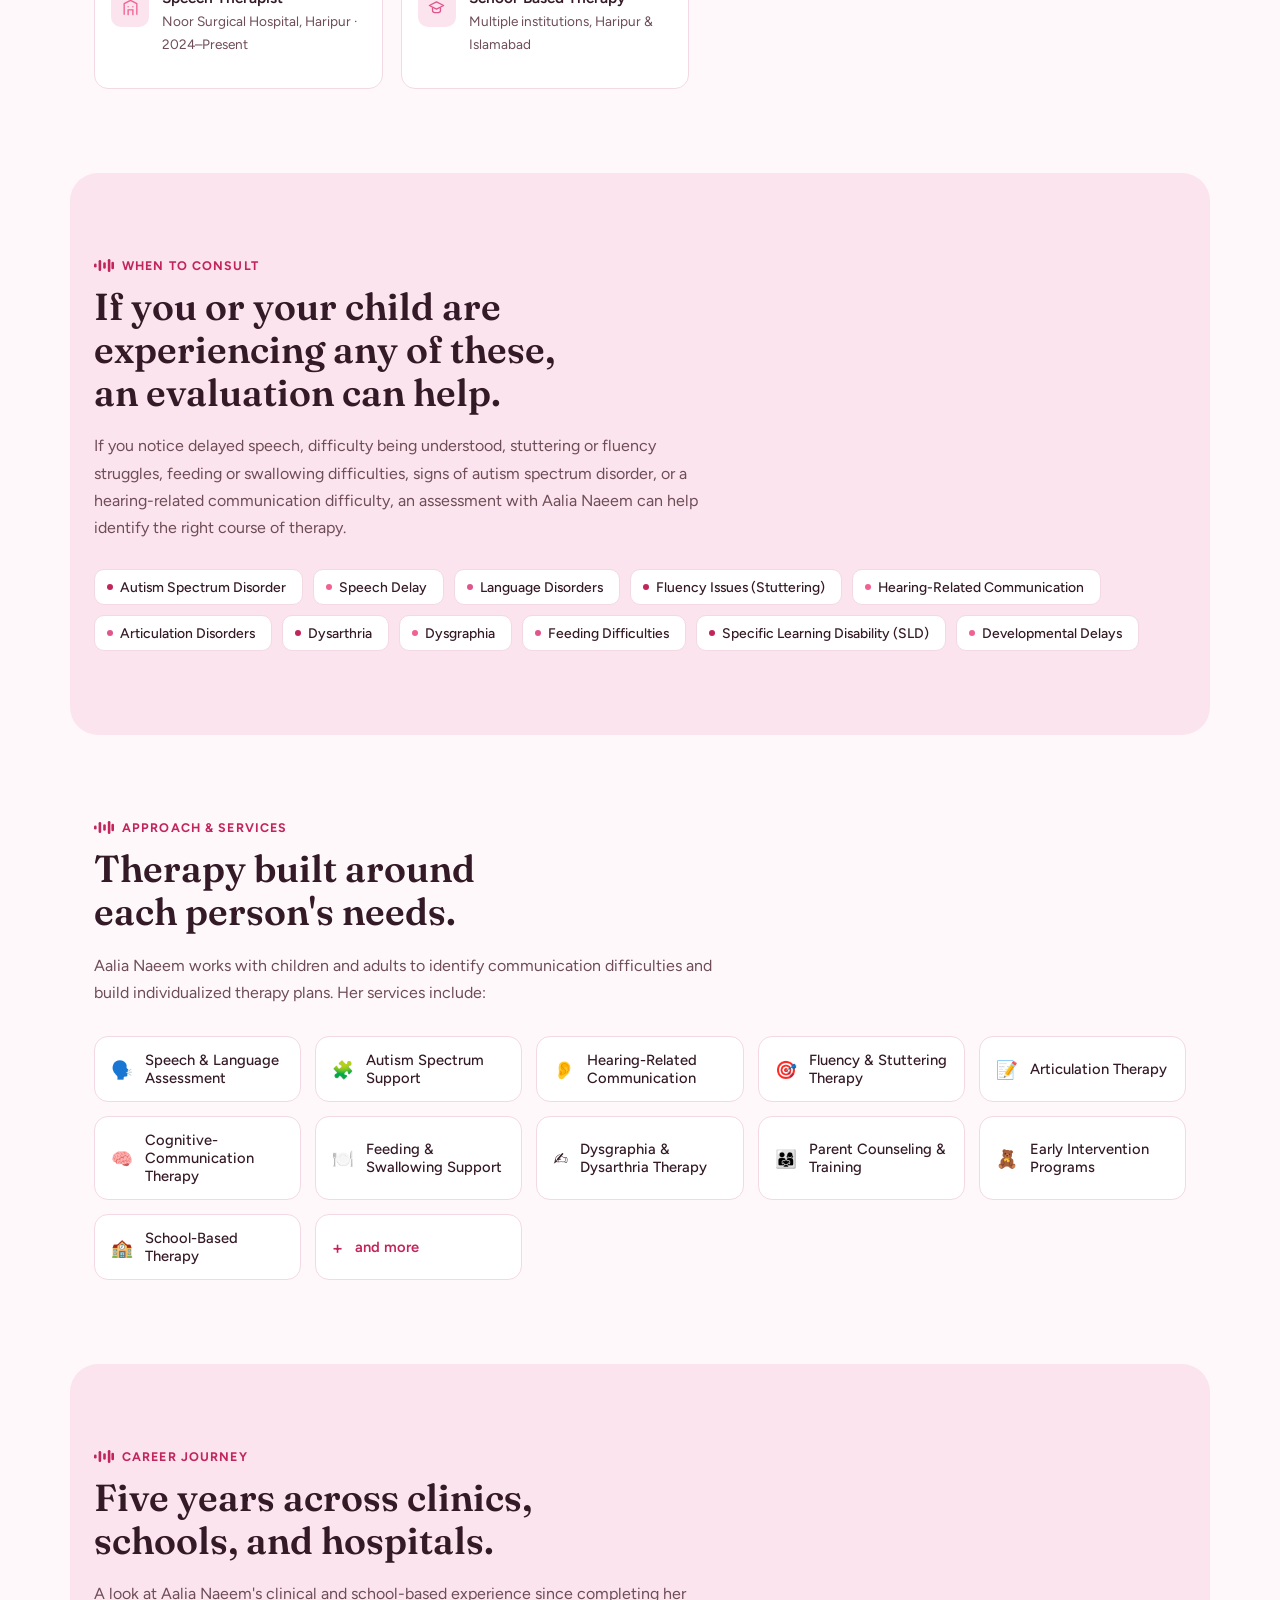
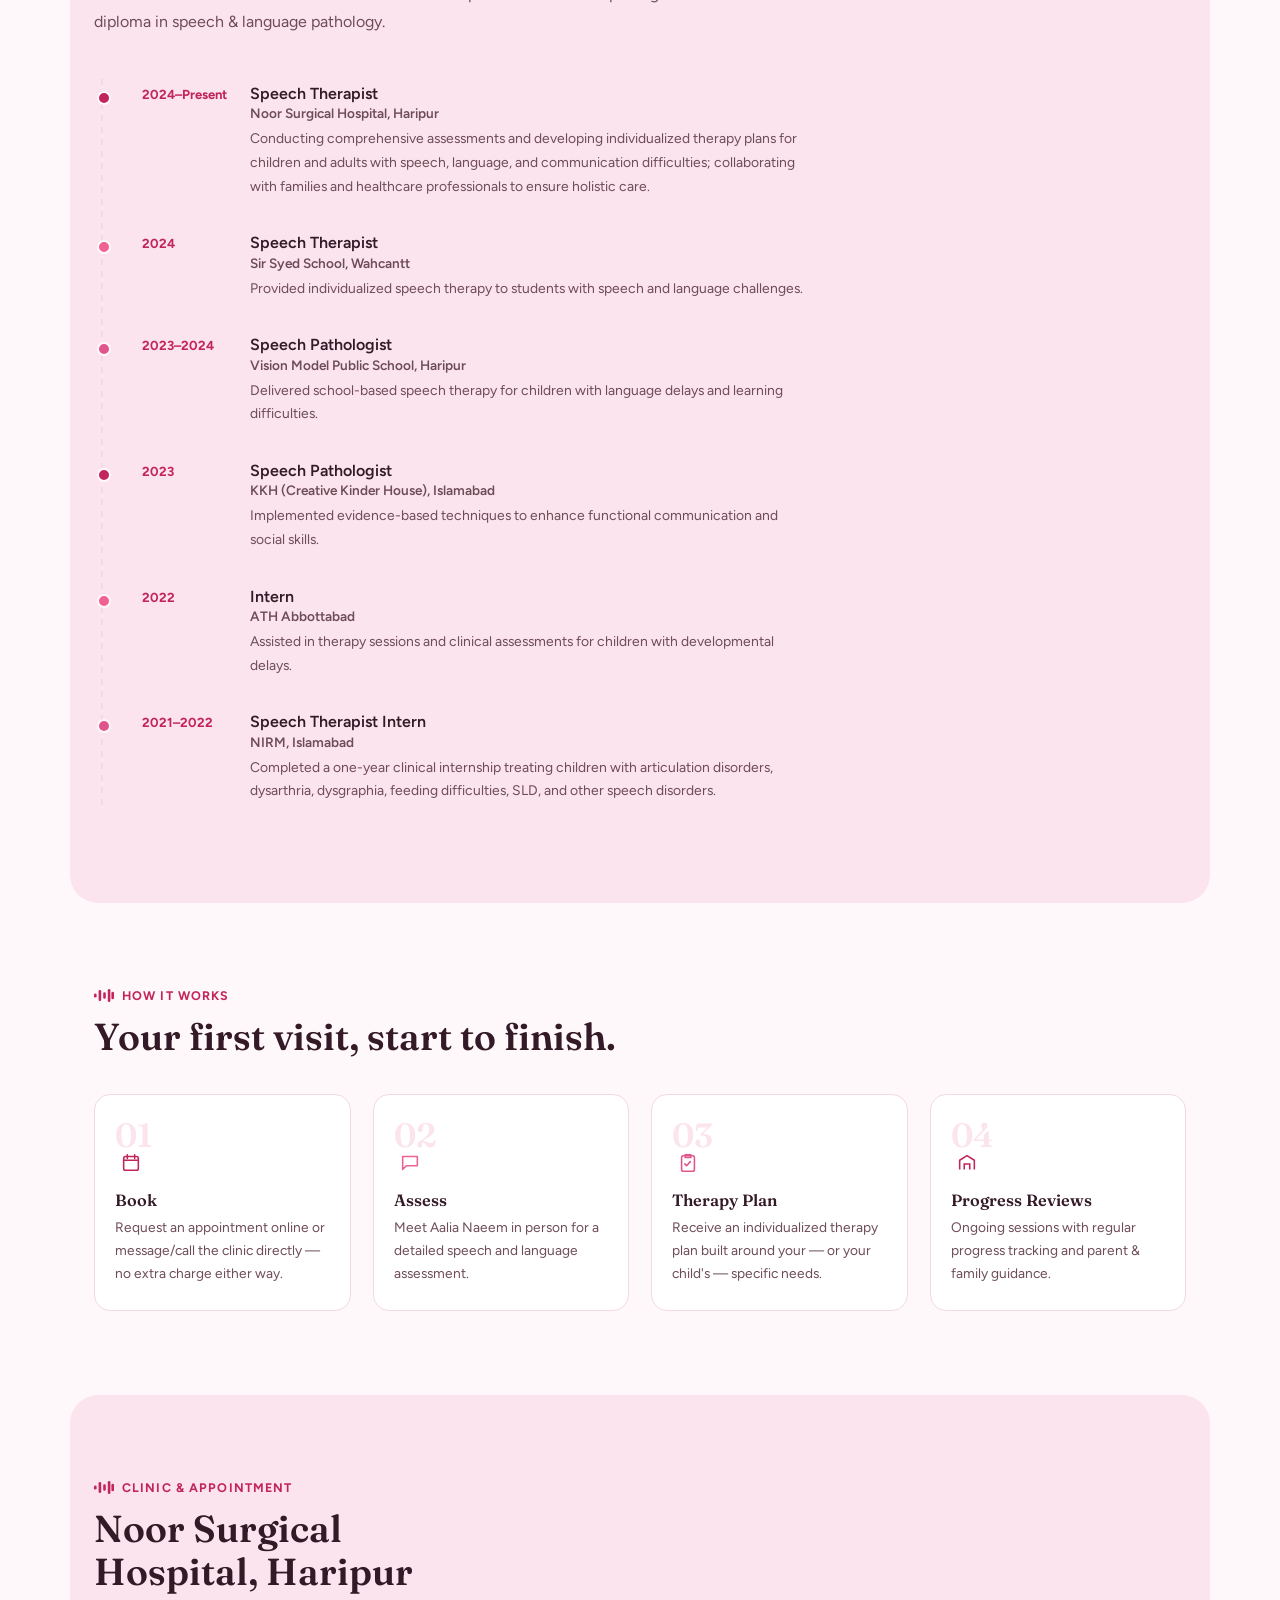
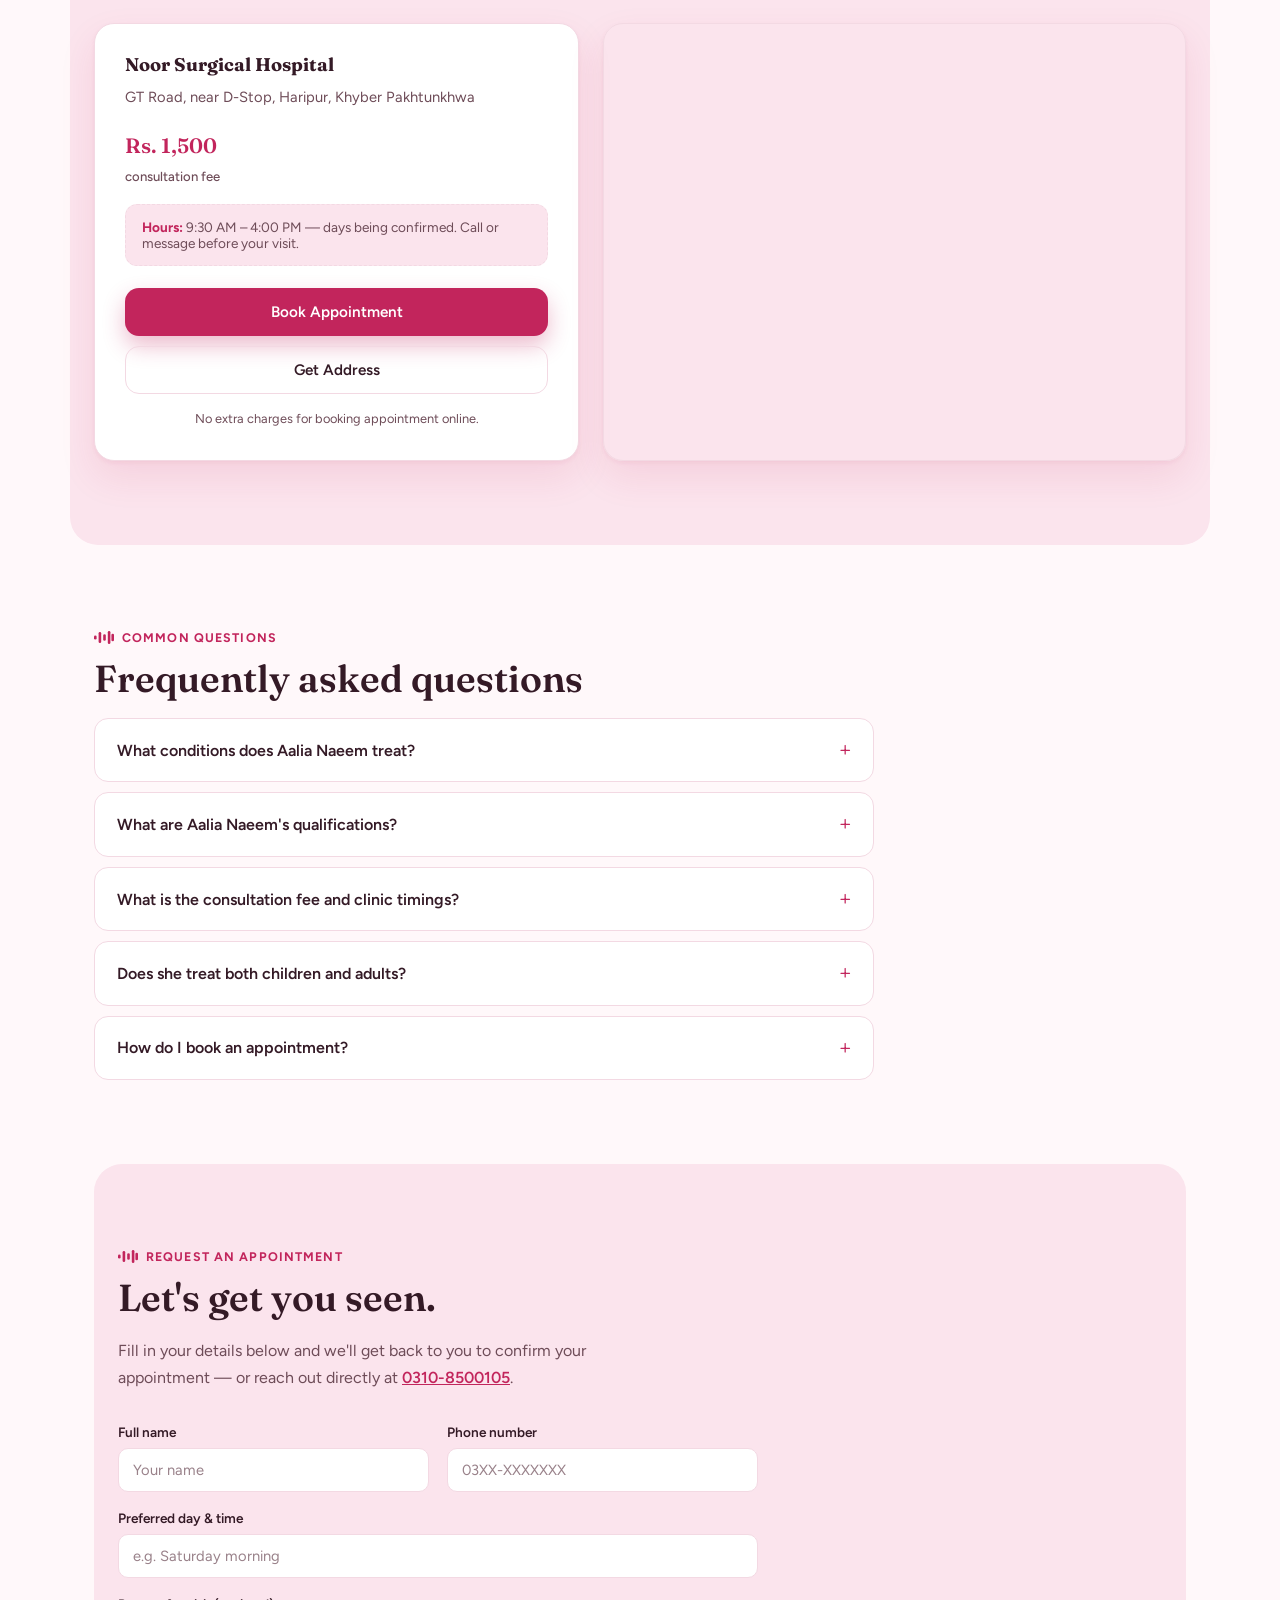
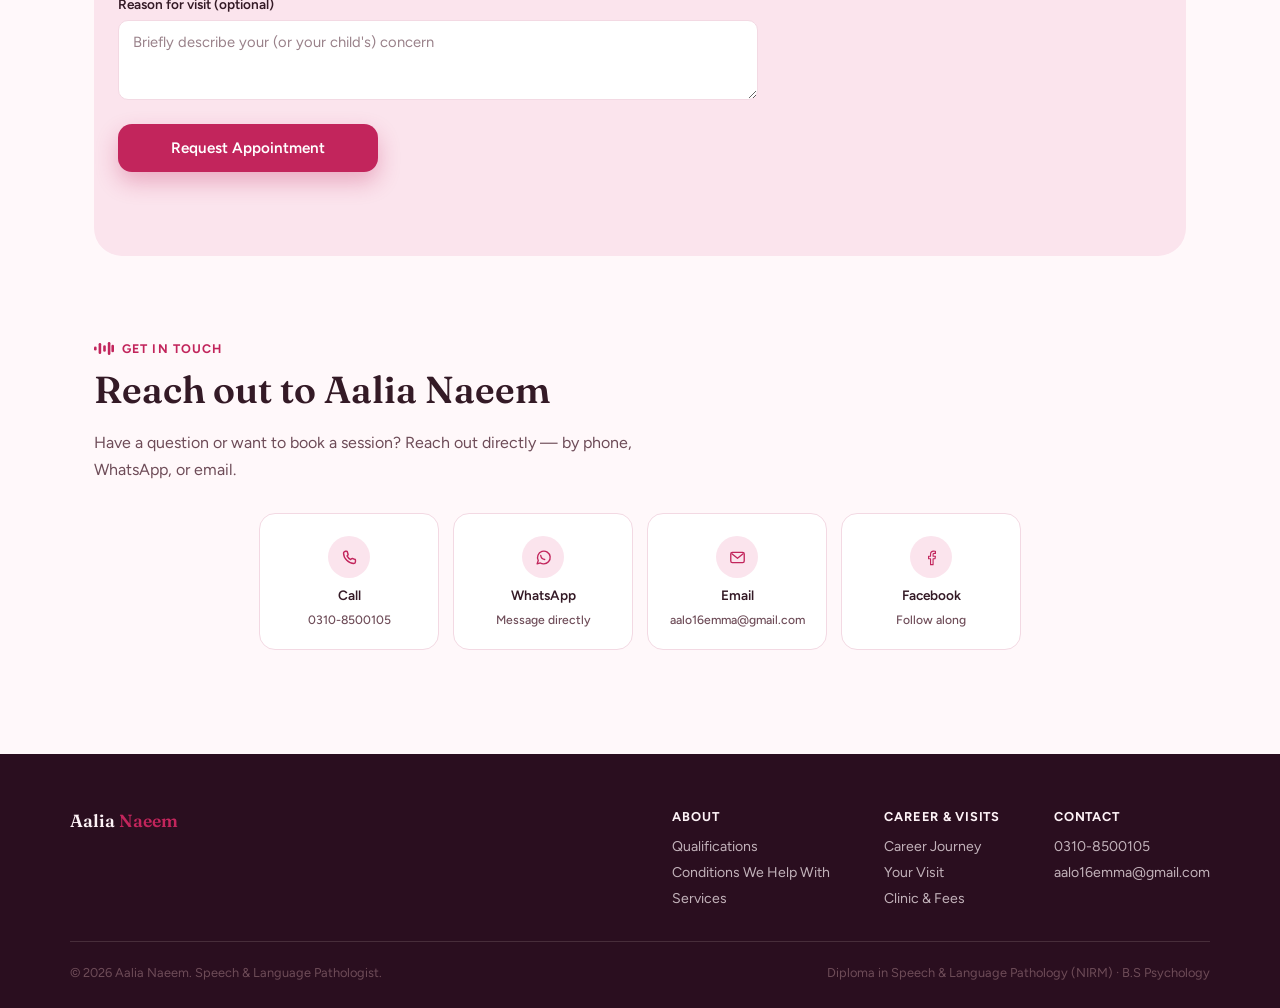
==== commit c2744062: "Use the hospital's precise address for maps and directions Confirmed via search that Noor Surgical H" ====
--- a/index.html
+++ b/index.html
@@ -361,7 +361,7 @@
     <div class="clinic__grid">
       <div class="clinic-card" data-reveal>
         <h3>Noor Surgical Hospital</h3>
-        <p class="clinic-card__area">Area: Haripur, Khyber Pakhtunkhwa</p>
+        <p class="clinic-card__area">GT Road, near D-Stop, Haripur, Khyber Pakhtunkhwa</p>
 
         <p class="clinic-card__fee">Rs. 1,500 <span>consultation fee</span></p>
 
@@ -371,13 +371,13 @@
 
         <div class="clinic-card__actions">
           <a href="#book" class="btn btn--primary btn--block">Book Appointment</a>
-          <a href="https://www.google.com/maps/search/?api=1&query=Noor+Surgical+Hospital+Haripur" target="_blank" rel="noopener" class="btn btn--ghost btn--block">Get Address</a>
+          <a href="https://www.google.com/maps/search/?api=1&query=Noor+Surgical+Hospital+GT+Road+Haripur" target="_blank" rel="noopener" class="btn btn--ghost btn--block">Get Address</a>
         </div>
         <p class="clinic-card__note">No extra charges for booking appointment online.</p>
       </div>
 
       <div class="clinic-map" data-reveal>
-        <iframe title="Noor Surgical Hospital location map" src="https://www.google.com/maps?q=Noor+Surgical+Hospital,+Haripur&output=embed" loading="lazy" referrerpolicy="no-referrer-when-downgrade"></iframe>
+        <iframe title="Noor Surgical Hospital location map" src="https://www.google.com/maps?q=Noor+Surgical+Hospital,+GT+Road,+Haripur&output=embed" loading="lazy" referrerpolicy="no-referrer-when-downgrade"></iframe>
       </div>
     </div>
   </section>
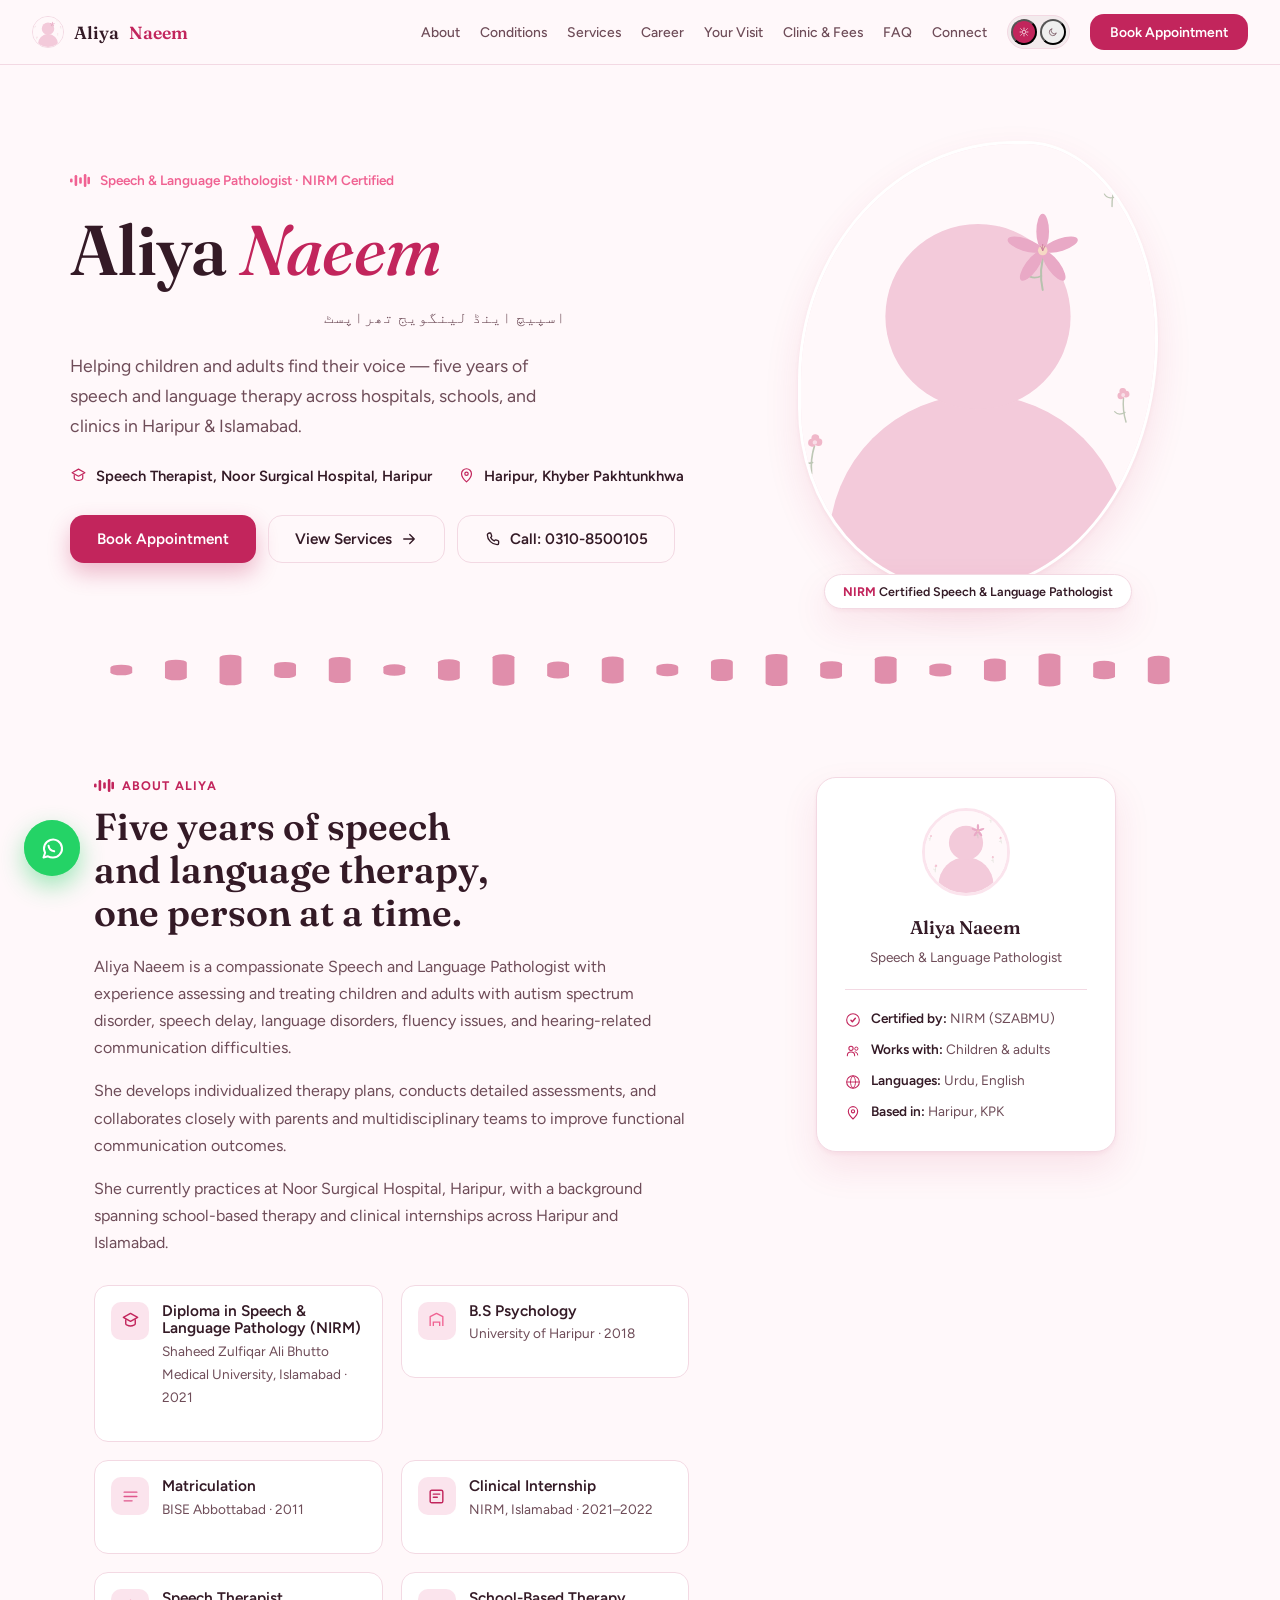
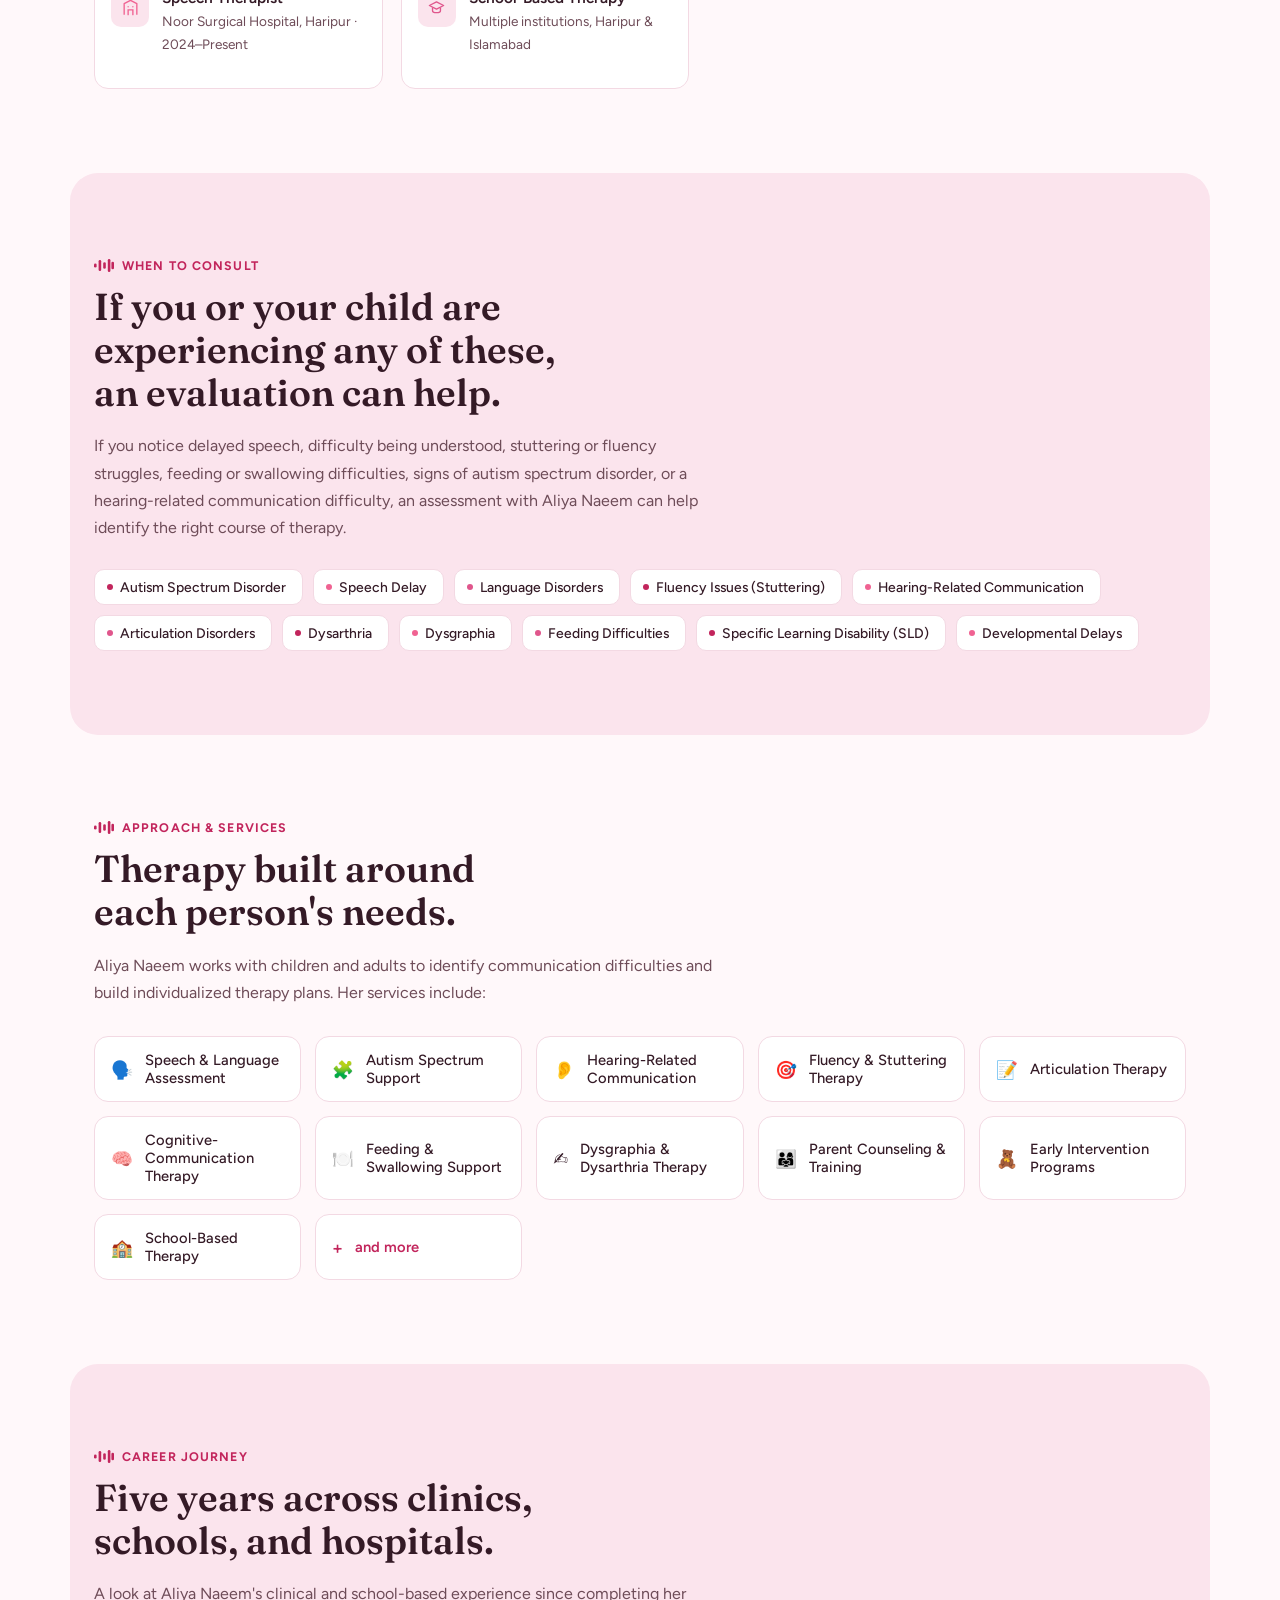
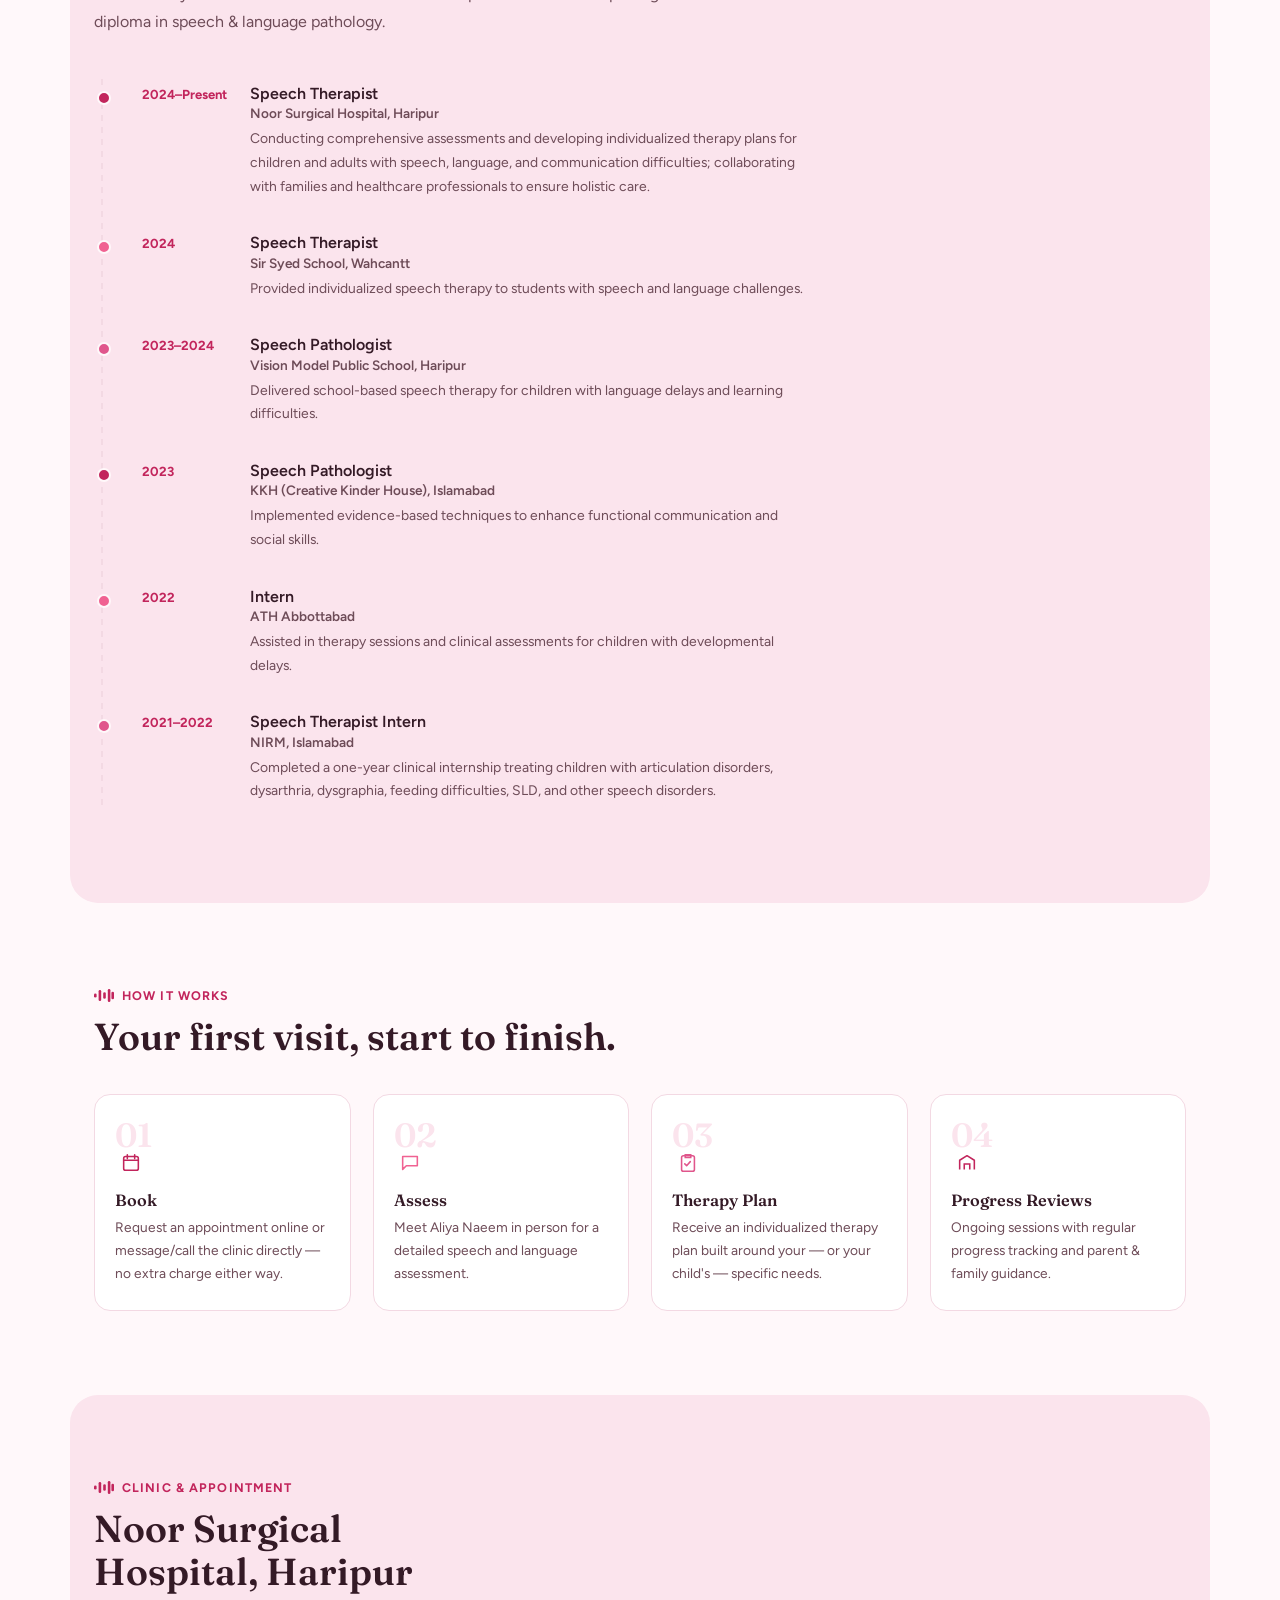
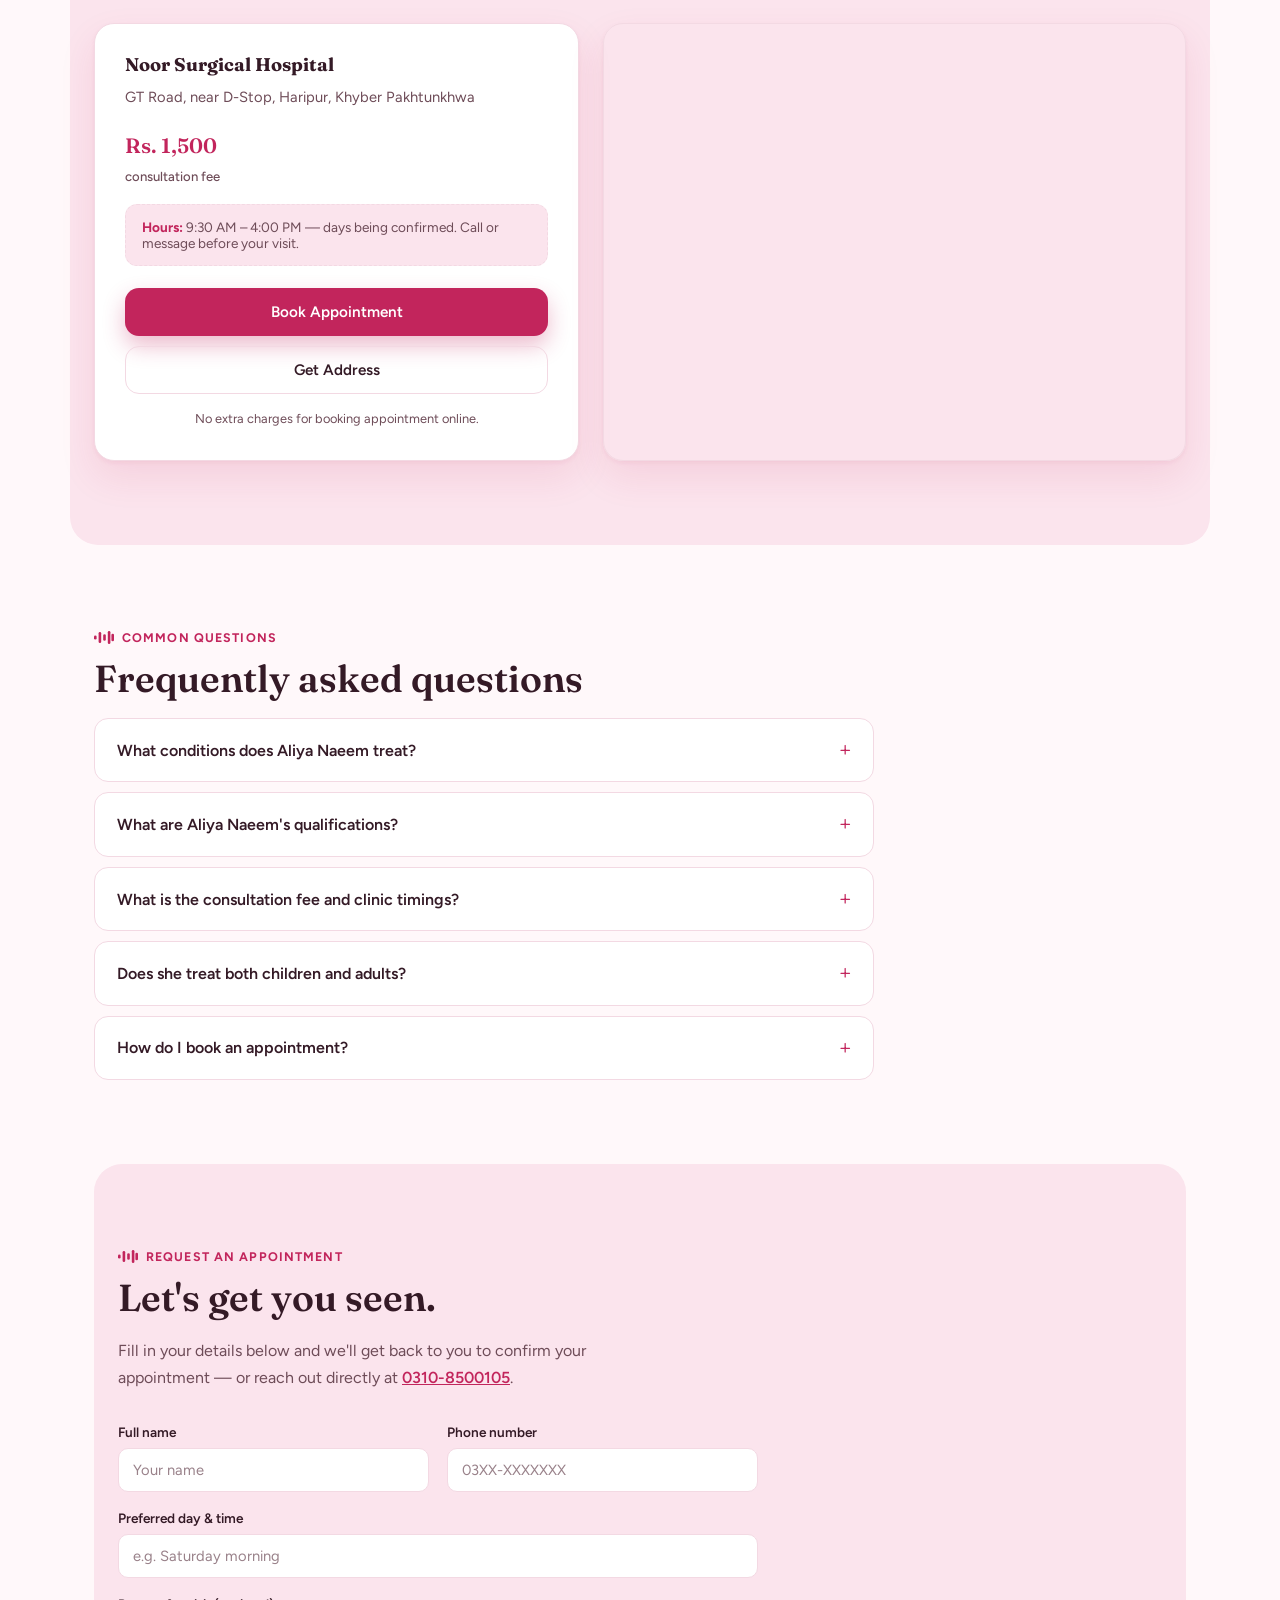
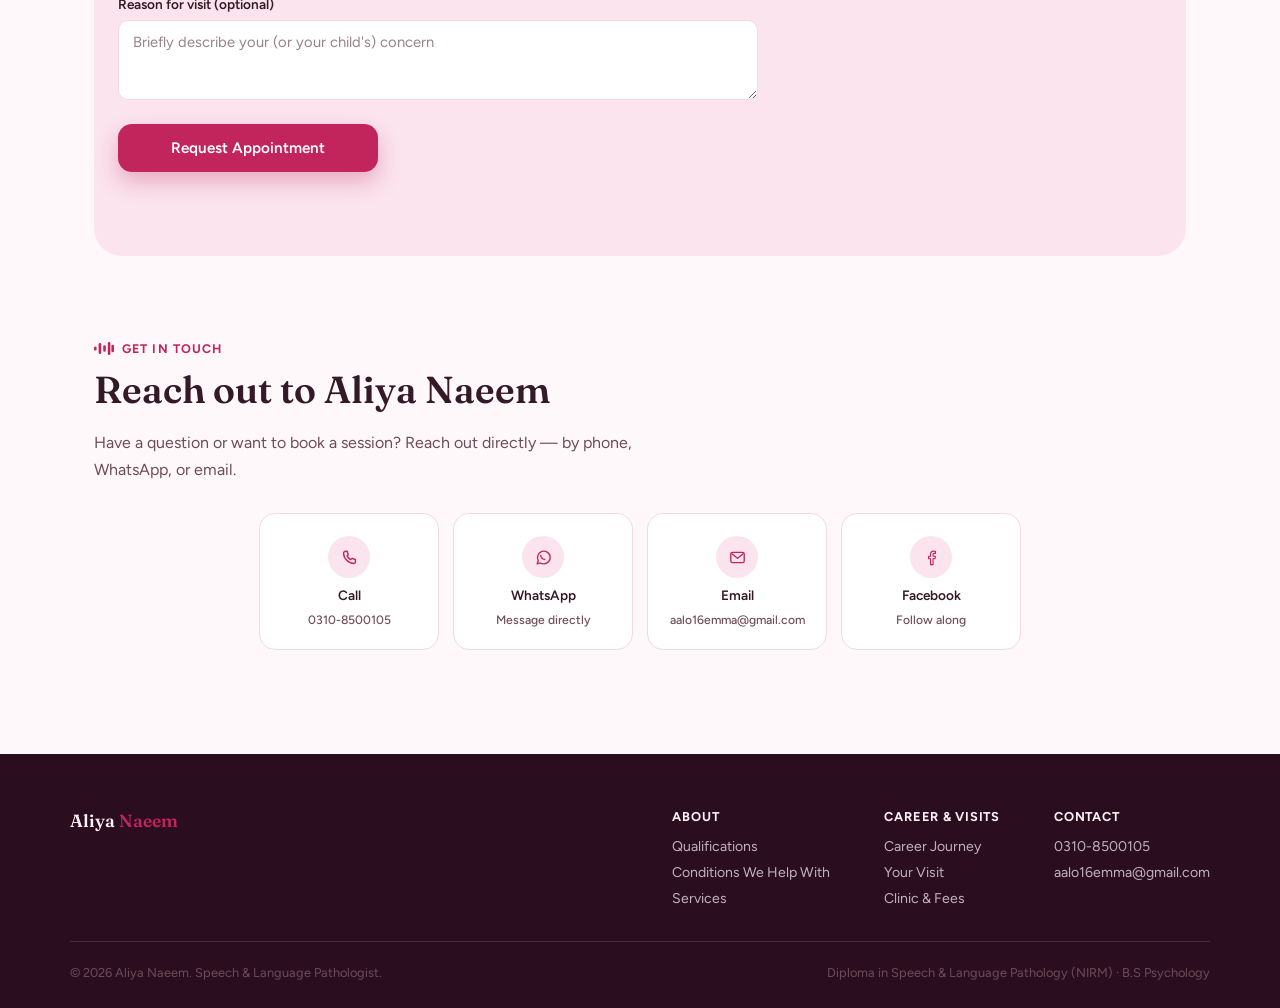
==== commit 05339bc9: "Fix name spelling: Aliya Naeem, not Aalia Corrected all 26 occurrences across the page (title, meta," ====
--- a/index.html
+++ b/index.html
@@ -3,8 +3,8 @@
 <head>
 <meta charset="UTF-8">
 <meta name="viewport" content="width=device-width, initial-scale=1.0">
-<title>Aalia Naeem — Speech &amp; Language Pathologist</title>
-<meta name="description" content="Aalia Naeem, Speech and Language Pathologist based in Haripur. Diploma in Speech &amp; Language Pathology (NIRM), B.S Psychology. Specializing in autism spectrum disorder, speech delay, language disorders, and fluency therapy for children and adults. Consultations at Noor Surgical Hospital, Haripur.">
+<title>Aliya Naeem — Speech &amp; Language Pathologist</title>
+<meta name="description" content="Aliya Naeem, Speech and Language Pathologist based in Haripur. Diploma in Speech &amp; Language Pathology (NIRM), B.S Psychology. Specializing in autism spectrum disorder, speech delay, language disorders, and fluency therapy for children and adults. Consultations at Noor Surgical Hospital, Haripur.">
 <link rel="icon" href="data:image/svg+xml,%3Csvg xmlns='http://www.w3.org/2000/svg' viewBox='0 0 100 100'%3E%3Crect width='100' height='100' rx='24' fill='%23C2255C'/%3E%3Ctext x='50' y='69' font-family='Georgia, serif' font-size='52' font-weight='700' fill='%23FFFFFF' text-anchor='middle'%3EA%3C/text%3E%3C/svg%3E">
 <link rel="preconnect" href="https://fonts.googleapis.com">
 <link rel="preconnect" href="https://fonts.gstatic.com" crossorigin>
@@ -29,7 +29,7 @@
     <span class="nav__logo" aria-hidden="true">
       <img src="images/placeholder-avatar.svg" alt="" width="32" height="32">
     </span>
-    Aalia <span>Naeem</span>
+    Aliya <span>Naeem</span>
   </a>
   <button id="navToggle" type="button" class="nav__toggle" aria-label="Toggle menu" aria-controls="navLinks" aria-expanded="false">
     <span></span><span></span><span></span>
@@ -66,7 +66,7 @@
           Speech &amp; Language Pathologist &middot; NIRM Certified
         </p>
 
-        <h1 class="hero__title" data-reveal>Aalia <em>Naeem</em></h1>
+        <h1 class="hero__title" data-reveal>Aliya <em>Naeem</em></h1>
         <p class="hero__specialty-ur" dir="rtl" lang="ur" data-reveal>اسپیچ اینڈ لینگویج تھراپسٹ</p>
 
         <p class="hero__lede" data-reveal>Helping children and adults find their voice &mdash; five years of speech and language therapy across hospitals, schools, and clinics in Haripur &amp; Islamabad.</p>
@@ -132,9 +132,9 @@
   <!-- ABOUT -->
   <section id="about" class="about">
     <div class="about__text" data-reveal>
-      <span class="eyebrow">About Aalia</span>
+      <span class="eyebrow">About Aliya</span>
       <h2>Five years of speech and language therapy, one person at a time.</h2>
-      <p>Aalia Naeem is a compassionate Speech and Language Pathologist with experience assessing and treating children and adults with autism spectrum disorder, speech delay, language disorders, fluency issues, and hearing-related communication difficulties.</p>
+      <p>Aliya Naeem is a compassionate Speech and Language Pathologist with experience assessing and treating children and adults with autism spectrum disorder, speech delay, language disorders, fluency issues, and hearing-related communication difficulties.</p>
       <p>She develops individualized therapy plans, conducts detailed assessments, and collaborates closely with parents and multidisciplinary teams to improve functional communication outcomes.</p>
       <p>She currently practices at Noor Surgical Hospital, Haripur, with a background spanning school-based therapy and clinical internships across Haripur and Islamabad.</p>
 
@@ -197,8 +197,8 @@
     </div>
     <div class="about__visual">
       <div class="profile-card" data-reveal>
-        <img class="profile-card__avatar" src="images/placeholder-avatar.svg" alt="Aalia Naeem" width="88" height="88">
-        <p class="profile-card__name">Aalia Naeem</p>
+        <img class="profile-card__avatar" src="images/placeholder-avatar.svg" alt="Aliya Naeem" width="88" height="88">
+        <p class="profile-card__name">Aliya Naeem</p>
         <p class="profile-card__role">Speech &amp; Language Pathologist</p>
         <div class="profile-card__divider"></div>
         <ul class="profile-card__facts">
@@ -227,7 +227,7 @@
   <section id="conditions" class="conditions band">
     <span class="eyebrow" data-reveal>When to consult</span>
     <h2 data-reveal>If you or your child are experiencing any of these, an evaluation can help.</h2>
-    <p class="conditions__intro" data-reveal>If you notice delayed speech, difficulty being understood, stuttering or fluency struggles, feeding or swallowing difficulties, signs of autism spectrum disorder, or a hearing-related communication difficulty, an assessment with Aalia Naeem can help identify the right course of therapy.</p>
+    <p class="conditions__intro" data-reveal>If you notice delayed speech, difficulty being understood, stuttering or fluency struggles, feeding or swallowing difficulties, signs of autism spectrum disorder, or a hearing-related communication difficulty, an assessment with Aliya Naeem can help identify the right course of therapy.</p>
     <div class="chip-grid" data-reveal>
       <span class="chip">Autism Spectrum Disorder</span>
       <span class="chip">Speech Delay</span>
@@ -247,7 +247,7 @@
   <section id="services" class="services">
     <span class="eyebrow" data-reveal>Approach &amp; services</span>
     <h2 data-reveal>Therapy built around each person's needs.</h2>
-    <p class="services__intro" data-reveal>Aalia Naeem works with children and adults to identify communication difficulties and build individualized therapy plans. Her services include:</p>
+    <p class="services__intro" data-reveal>Aliya Naeem works with children and adults to identify communication difficulties and build individualized therapy plans. Her services include:</p>
     <div class="service-grid">
       <div class="service" data-reveal><span class="service__icon">🗣️</span>Speech &amp; Language Assessment</div>
       <div class="service" data-reveal><span class="service__icon">🧩</span>Autism Spectrum Support</div>
@@ -268,7 +268,7 @@
   <section id="career" class="career band">
     <span class="eyebrow" data-reveal>Career journey</span>
     <h2 data-reveal>Five years across clinics, schools, and hospitals.</h2>
-    <p class="career__intro" data-reveal>A look at Aalia Naeem's clinical and school-based experience since completing her diploma in speech &amp; language pathology.</p>
+    <p class="career__intro" data-reveal>A look at Aliya Naeem's clinical and school-based experience since completing her diploma in speech &amp; language pathology.</p>
     <div class="timeline">
       <div class="timeline-item" data-reveal>
         <span class="timeline-item__years">2024&ndash;Present</span>
@@ -336,7 +336,7 @@
         <span class="step__num">02</span>
         <span class="step__icon" aria-hidden="true"><svg viewBox="0 0 24 24" fill="none"><path d="M4 5h16v10H8l-4 4V5z" stroke="currentColor" stroke-width="1.7" stroke-linejoin="round"/></svg></span>
         <h3>Assess</h3>
-        <p>Meet Aalia Naeem in person for a detailed speech and language assessment.</p>
+        <p>Meet Aliya Naeem in person for a detailed speech and language assessment.</p>
       </div>
       <div class="step" data-reveal>
         <span class="step__num">03</span>
@@ -389,11 +389,11 @@
 
     <div class="faq__list" data-reveal>
       <details class="faq__item">
-        <summary>What conditions does Aalia Naeem treat?</summary>
+        <summary>What conditions does Aliya Naeem treat?</summary>
         <p>As a Speech and Language Pathologist, she treats autism spectrum disorder, speech delay, language disorders, fluency issues (stuttering), hearing-related communication difficulties, articulation disorders, dysarthria, dysgraphia, feeding difficulties, specific learning disability (SLD), and developmental delays. See the <a href="#conditions">Conditions</a> section for the full list.</p>
       </details>
       <details class="faq__item">
-        <summary>What are Aalia Naeem's qualifications?</summary>
+        <summary>What are Aliya Naeem's qualifications?</summary>
         <p>Diploma in Speech &amp; Language Pathology (NIRM) from Shaheed Zulfiqar Ali Bhutto Medical University, Islamabad; B.S Psychology from the University of Haripur; and Matriculation from BISE Abbottabad. See the <a href="#about">About</a> section for her full background.</p>
       </details>
       <details class="faq__item">
@@ -402,7 +402,7 @@
       </details>
       <details class="faq__item">
         <summary>Does she treat both children and adults?</summary>
-        <p>Yes. Aalia Naeem works with both children and adults on speech, language, and communication difficulties, alongside a strong background in school-based therapy for children.</p>
+        <p>Yes. Aliya Naeem works with both children and adults on speech, language, and communication difficulties, alongside a strong background in school-based therapy for children.</p>
       </details>
       <details class="faq__item">
         <summary>How do I book an appointment?</summary>
@@ -421,7 +421,7 @@
       <!-- Sign up free at formspree.io with aalo16emma@gmail.com, then replace
            REPLACE_WITH_FORMSPREE_ID below with the real form ID it gives you. -->
       <form id="bookForm" class="book-form" action="https://formspree.io/f/REPLACE_WITH_FORMSPREE_ID" method="POST">
-        <input type="hidden" name="_subject" value="New appointment request — Aalia Naeem site">
+        <input type="hidden" name="_subject" value="New appointment request — Aliya Naeem site">
         <div class="book-form__row">
           <label>
             <span>Full name</span>
@@ -442,7 +442,7 @@
         </label>
         <button type="submit" class="btn btn--primary btn--block">Request Appointment</button>
       </form>
-      <p id="bookConfirm" class="book-confirm" role="status" hidden>Thank you! Your request has been noted &mdash; we'll get back to you shortly to confirm your appointment with Aalia Naeem.</p>
+      <p id="bookConfirm" class="book-confirm" role="status" hidden>Thank you! Your request has been noted &mdash; we'll get back to you shortly to confirm your appointment with Aliya Naeem.</p>
       <p id="bookError" class="book-confirm book-confirm--error" role="alert" hidden>Something went wrong sending your request. Please call or WhatsApp <a href="tel:+923108500105">0310-8500105</a> directly instead.</p>
     </div>
   </section>
@@ -450,7 +450,7 @@
   <!-- CONNECT -->
   <section id="connect" class="connect">
     <span class="eyebrow" data-reveal>Get in touch</span>
-    <h2 data-reveal>Reach out to Aalia Naeem</h2>
+    <h2 data-reveal>Reach out to Aliya Naeem</h2>
     <p class="connect__intro" data-reveal>Have a question or want to book a session? Reach out directly &mdash; by phone, WhatsApp, or email.</p>
     <div class="connect__grid" data-reveal>
       <a href="tel:+923108500105" class="connect__card">
@@ -488,7 +488,7 @@
 
 <footer class="footer">
   <div class="footer__top">
-    <a href="#hero" class="footer__mark">Aalia <span>Naeem</span></a>
+    <a href="#hero" class="footer__mark">Aliya <span>Naeem</span></a>
     <div class="footer__cols">
       <div class="footer__col">
         <h3>About</h3>
@@ -510,7 +510,7 @@
     </div>
   </div>
   <div class="footer__bottom">
-    <p>&copy; 2026 Aalia Naeem. Speech &amp; Language Pathologist.</p>
+    <p>&copy; 2026 Aliya Naeem. Speech &amp; Language Pathologist.</p>
     <p class="footer__fine">Diploma in Speech &amp; Language Pathology (NIRM) &middot; B.S Psychology</p>
   </div>
 </footer>
@@ -522,7 +522,7 @@
   </a>
 </div>
 
-<a href="https://wa.me/923108500105" class="whatsapp-float" target="_blank" rel="noopener" aria-label="Message Aalia Naeem on WhatsApp">
+<a href="https://wa.me/923108500105" class="whatsapp-float" target="_blank" rel="noopener" aria-label="Message Aliya Naeem on WhatsApp">
   <svg viewBox="0 0 24 24" fill="none" aria-hidden="true"><path d="M4 20l1.4-4.2A8 8 0 1112 20a7.9 7.9 0 01-4-1.1L4 20z" stroke="currentColor" stroke-width="1.8" stroke-linejoin="round"/><path d="M8.5 9.5c.3 2.6 2.4 4.7 5 5" stroke="currentColor" stroke-width="1.8" stroke-linecap="round"/></svg>
 </a>
 
@@ -532,7 +532,7 @@
 {
   "@context": "https://schema.org",
   "@type": "MedicalBusiness",
-  "name": "Aalia Naeem — Speech & Language Pathologist",
+  "name": "Aliya Naeem — Speech & Language Pathologist",
   "description": "Speech and Language Pathologist specializing in autism spectrum disorder, speech delay, language disorders, fluency issues, and hearing-related communication difficulties, for children and adults.",
   "telephone": "+92-310-8500105",
   "email": "aalo16emma@gmail.com",
@@ -546,7 +546,7 @@
   },
   "employee": {
     "@type": "Person",
-    "name": "Aalia Naeem",
+    "name": "Aliya Naeem",
     "jobTitle": "Speech & Language Pathologist",
     "alumniOf": [
       { "@type": "CollegeOrUniversity", "name": "Shaheed Zulfiqar Ali Bhutto Medical University" },
@@ -562,12 +562,12 @@
   "mainEntity": [
     {
       "@type": "Question",
-      "name": "What conditions does Aalia Naeem treat?",
+      "name": "What conditions does Aliya Naeem treat?",
       "acceptedAnswer": { "@type": "Answer", "text": "As a Speech and Language Pathologist, she treats autism spectrum disorder, speech delay, language disorders, fluency issues (stuttering), hearing-related communication difficulties, articulation disorders, dysarthria, dysgraphia, feeding difficulties, specific learning disability (SLD), and developmental delays." }
     },
     {
       "@type": "Question",
-      "name": "What are Aalia Naeem's qualifications?",
+      "name": "What are Aliya Naeem's qualifications?",
       "acceptedAnswer": { "@type": "Answer", "text": "Diploma in Speech & Language Pathology (NIRM) from Shaheed Zulfiqar Ali Bhutto Medical University, Islamabad; B.S Psychology from the University of Haripur; and Matriculation from BISE Abbottabad." }
     },
     {
@@ -578,7 +578,7 @@
     {
       "@type": "Question",
       "name": "Does she treat both children and adults?",
-      "acceptedAnswer": { "@type": "Answer", "text": "Yes. Aalia Naeem works with both children and adults on speech, language, and communication difficulties, alongside a strong background in school-based therapy for children." }
+      "acceptedAnswer": { "@type": "Answer", "text": "Yes. Aliya Naeem works with both children and adults on speech, language, and communication difficulties, alongside a strong background in school-based therapy for children." }
     },
     {
       "@type": "Question",
